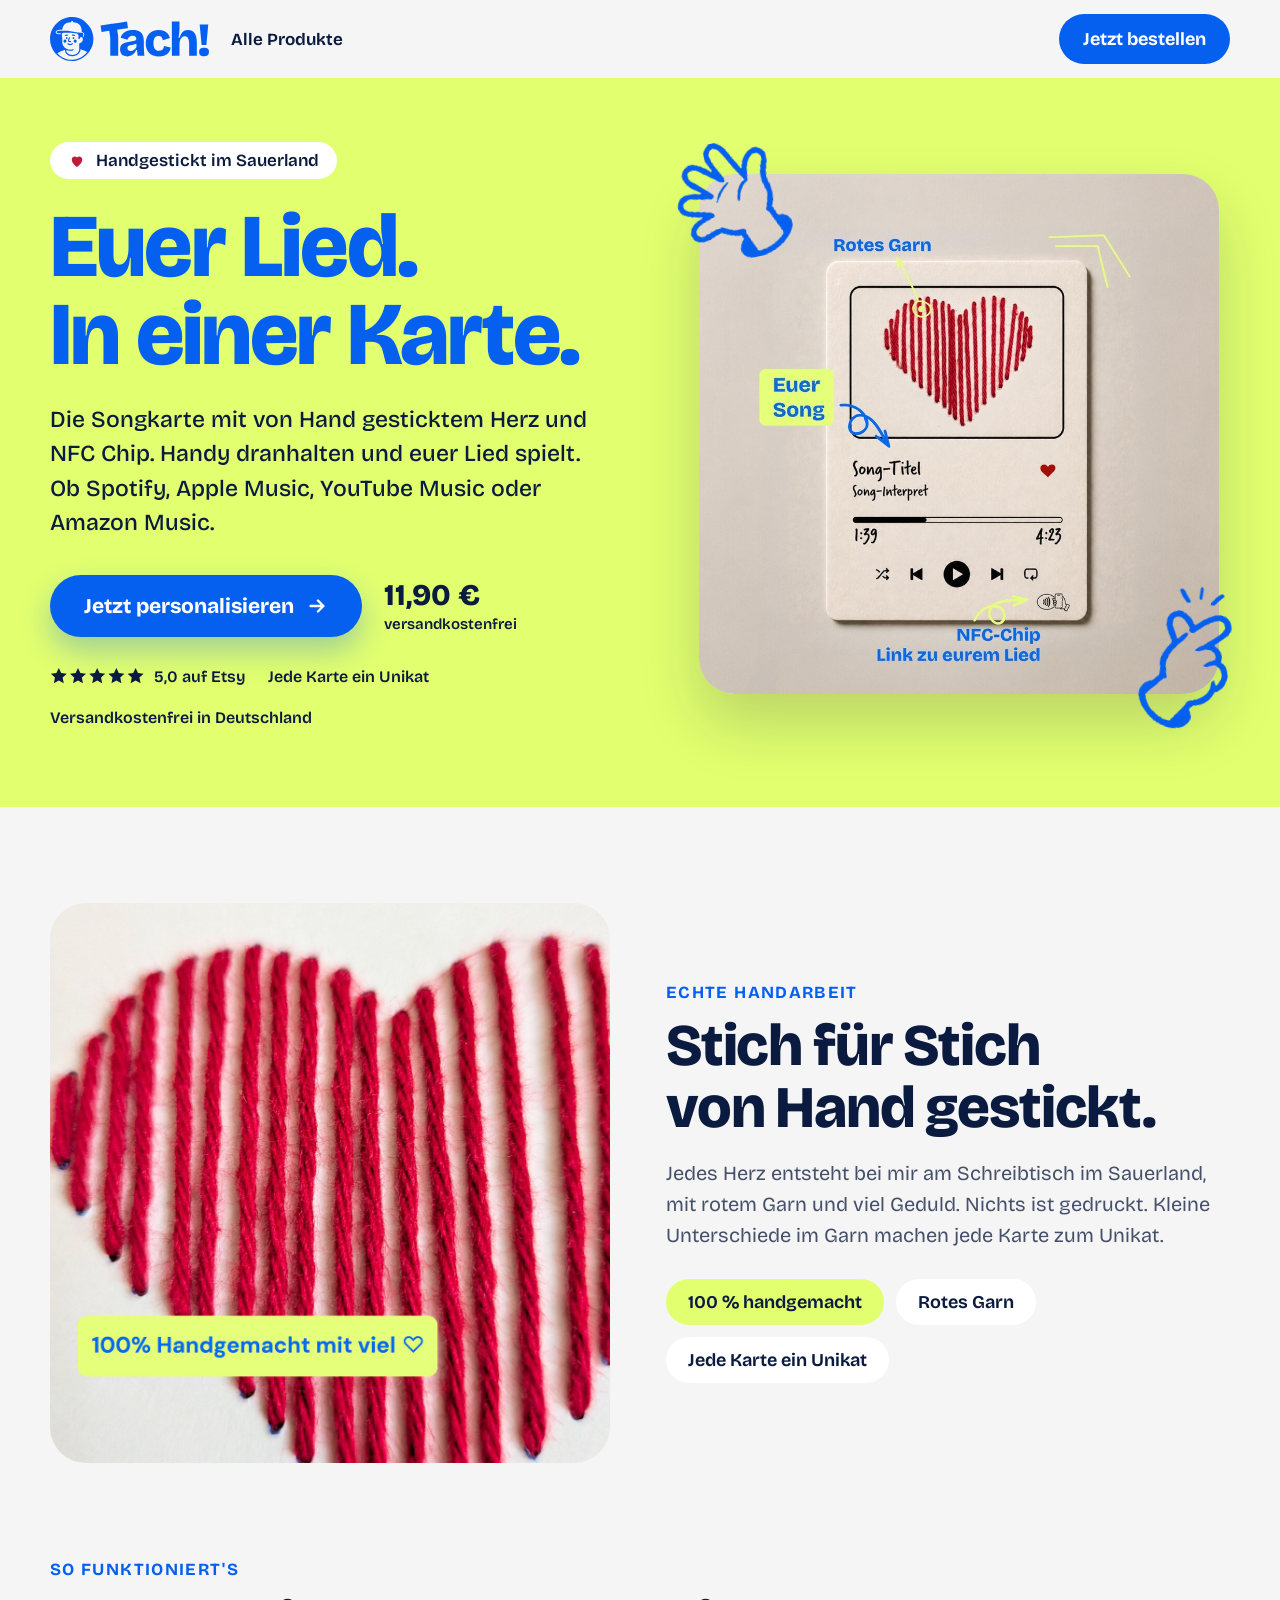
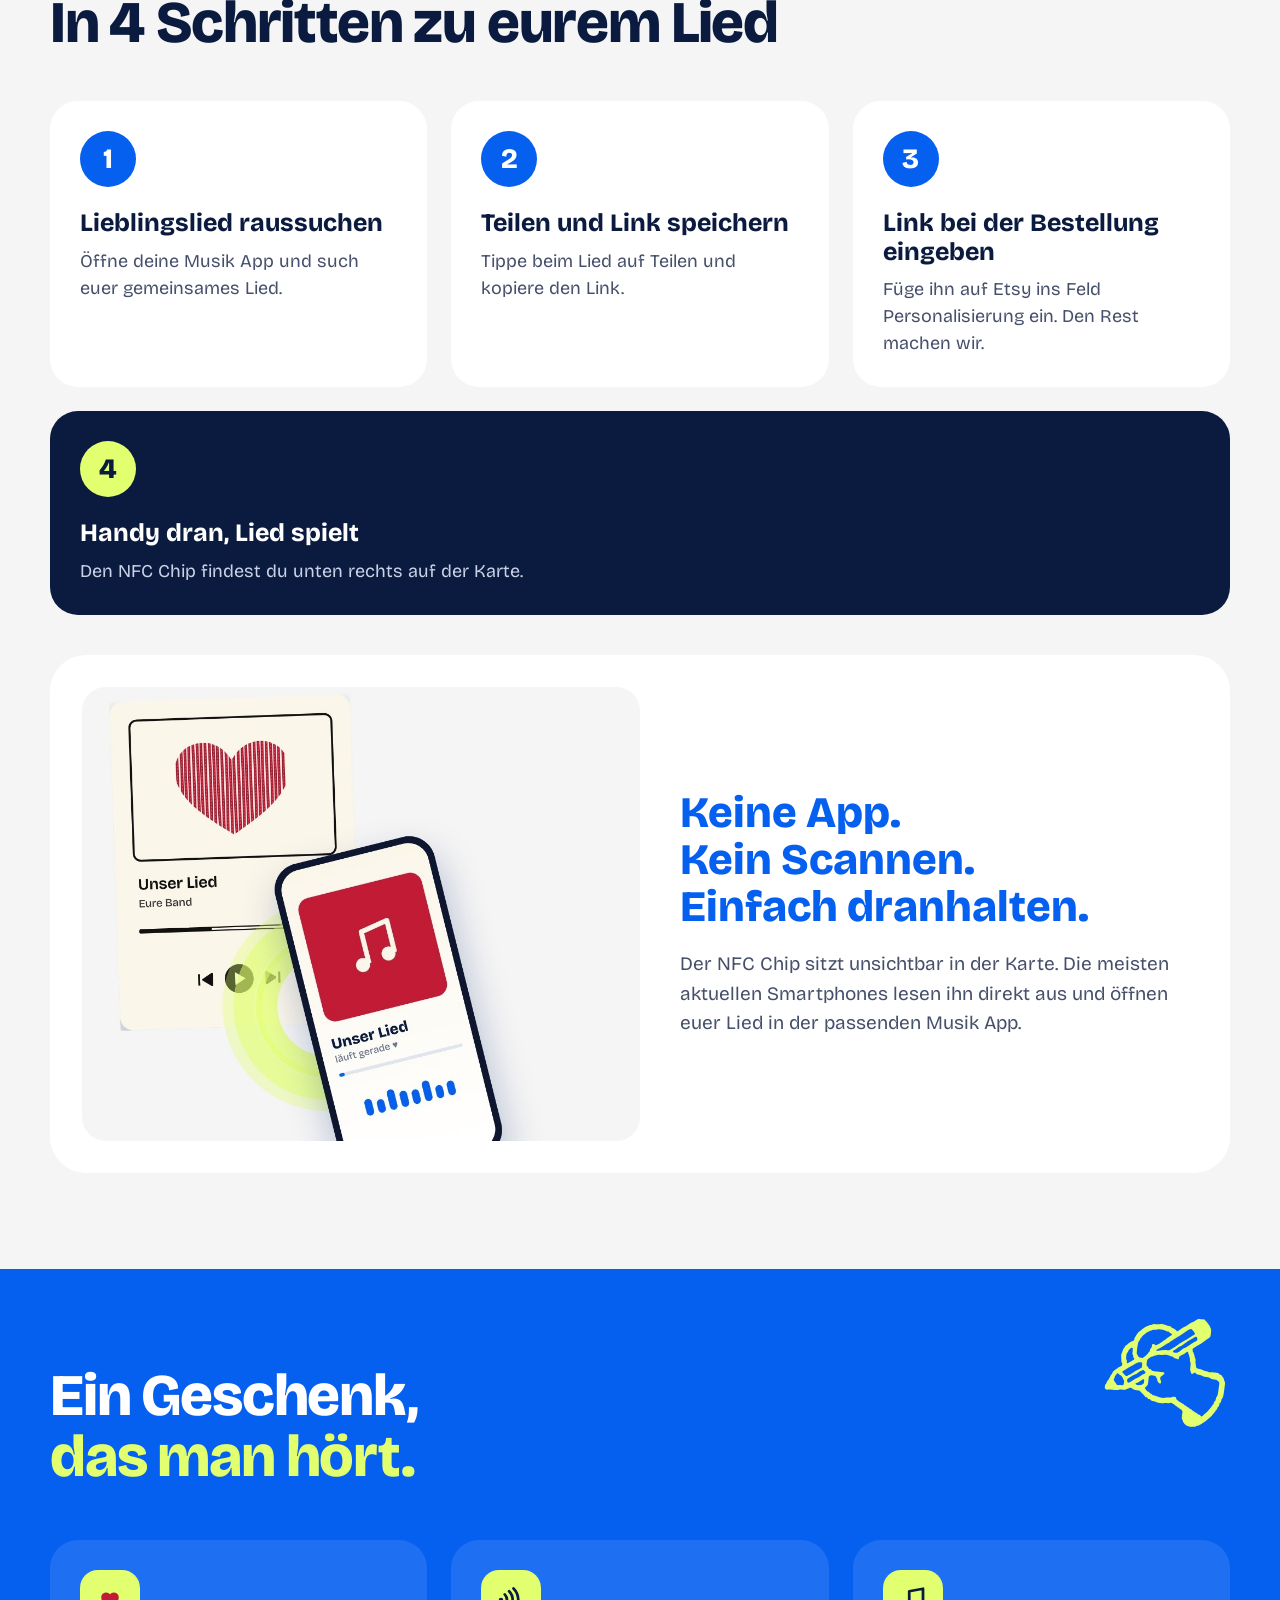
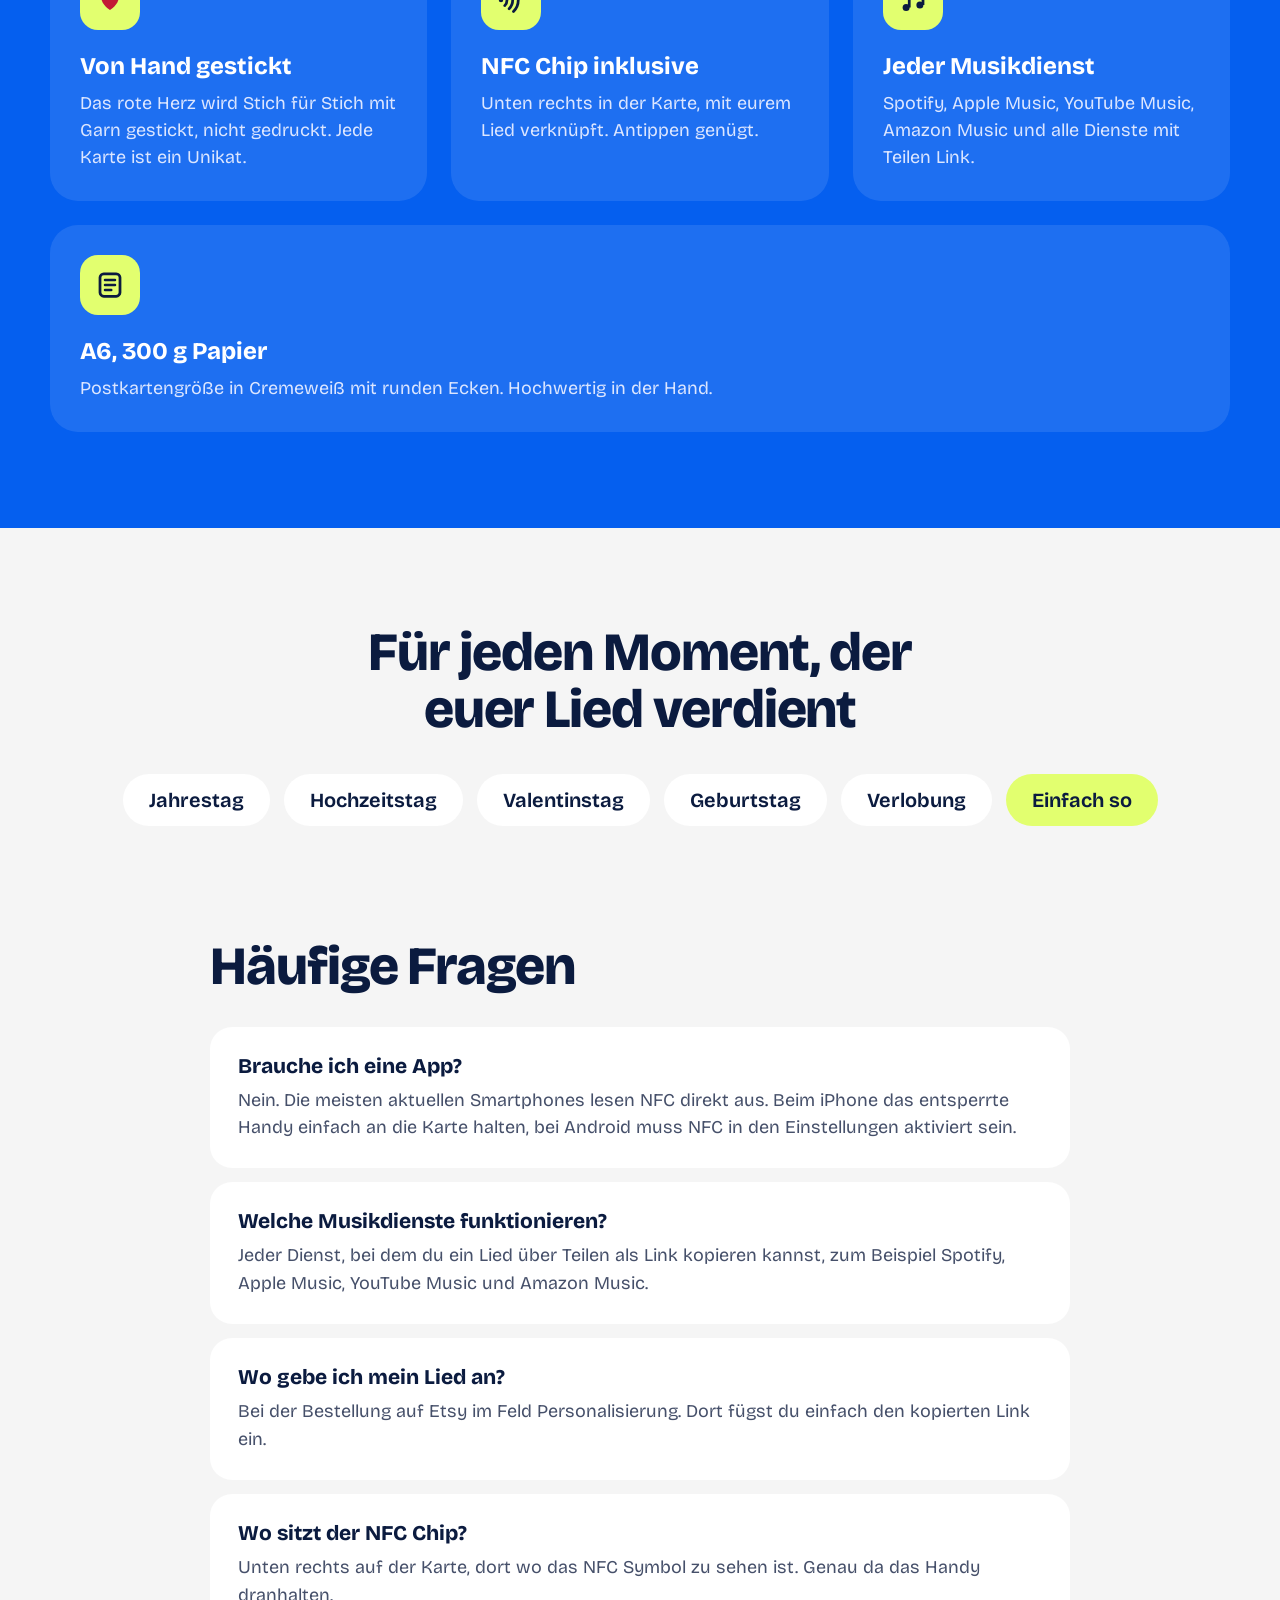
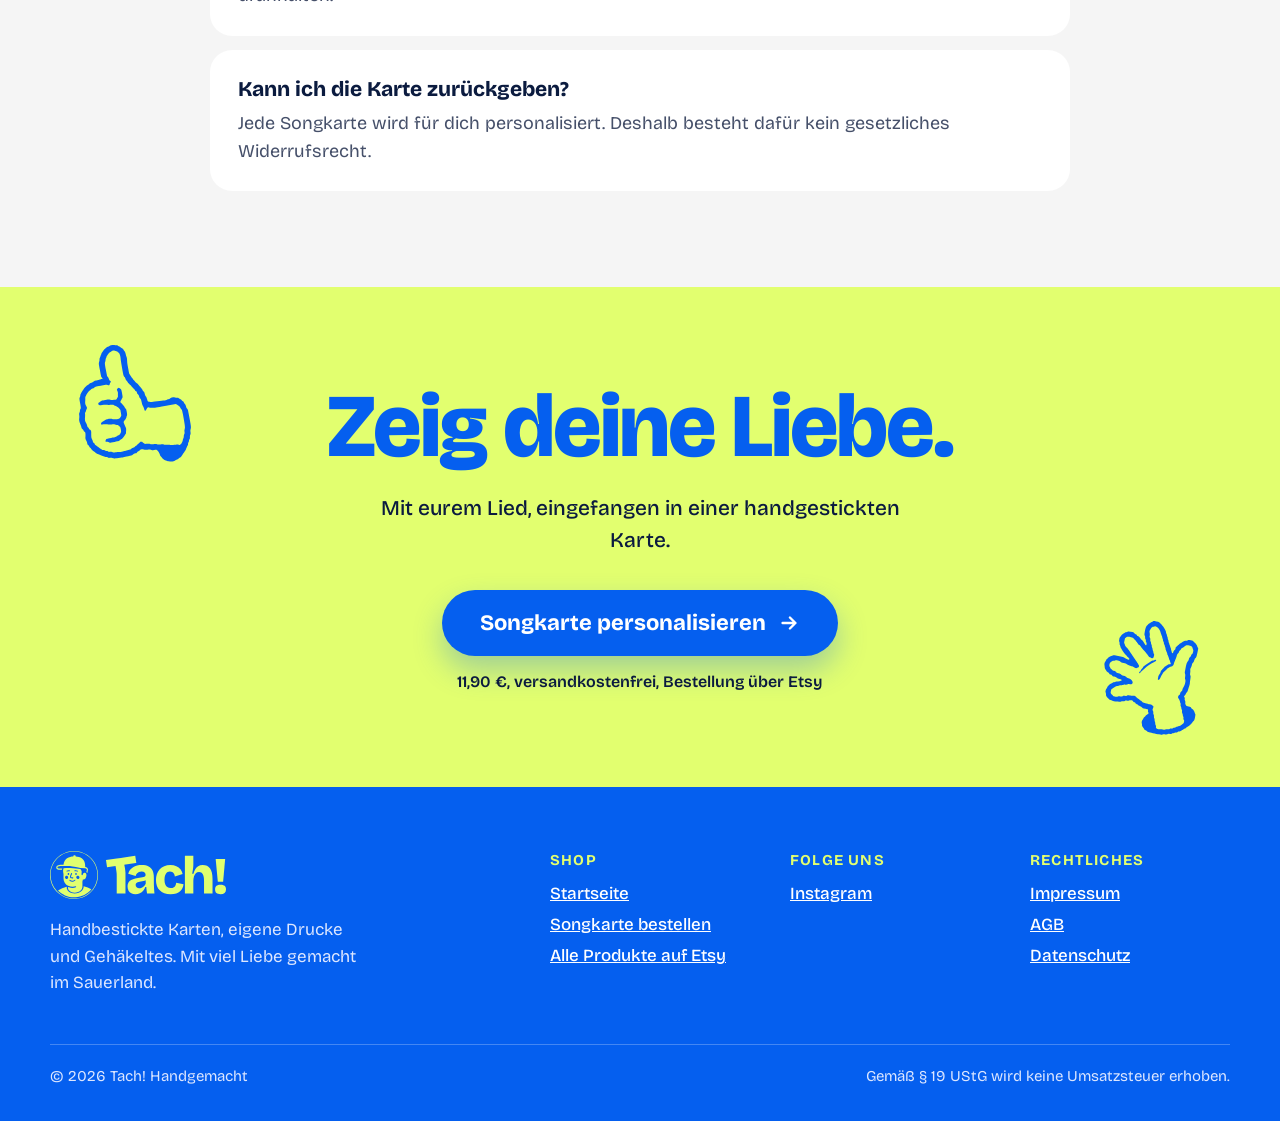
==== tach-website/songkarte.html @ 6f7fba7f "Add files via upload" ====
<!doctype html>
<html lang="de">
<head>
<meta charset="utf-8">
<meta name="viewport" content="width=device-width, initial-scale=1">
<title>Songkarte mit NFC | Tach! Handgemacht</title>
<meta property="og:title" content="Die Songkarte von Tach!">
<meta property="og:description" content="Die Songkarte von Tach!: handgestickte Karte mit NFC Chip. Handy dranhalten und euer Lied spielt. 11,90 €, versandkostenfrei.">
<meta property="og:image" content="assets/songkarte.jpg">
<meta name="description" content="Die Songkarte von Tach!: handgestickte Karte mit NFC Chip. Handy dranhalten und euer Lied spielt. 11,90 €, versandkostenfrei.">
<link rel="canonical" href="https://www.tach-handgemacht.de/songkarte.html">
<link rel="icon" type="image/svg+xml" href="assets/favicon.svg">
<style>
@font-face{font-family:"Bricolage";src:url(assets/bricolage.ttf) format("truetype");font-weight:200 800;font-display:swap}
body{margin:0;background:#F5F5F5}
a{color:#055FEF}a:hover{color:#0B1B3F}
img{max-width:100%}
@media (max-width:860px){.navlinks{display:none !important}}
@media (max-width:720px){.deco{display:none}.navbtn{padding:12px 18px !important;font-size:16px !important}}
</style>
<link rel="stylesheet" href="assets/animationen.css">
<script src="assets/animationen.js" defer></script>
</head>
<body>

<div style="font-family: Bricolage, Georgia, sans-serif; color: #0B1B3F; background: #F5F5F5; width: 100%; overflow: hidden">

<!-- NAV -->
<header style="background: #F5F5F5; padding: 14px 20px">
<div style="max-width: 1180px; margin: 0 auto; display: flex; align-items: center; justify-content: space-between; gap: 16px">
<div style="display: flex; align-items: center; gap: 22px"><a href="index.html" style="display: block"><img src="assets/logo-blue.svg" alt="Tach! Handgemacht, Startseite" style="height: 44px; width: auto; display: block"></a><a href="index.html" class="navlinks" style="color: #0B1B3F; text-decoration: none; font-weight: 650; font-size: 17px">Alle Produkte</a></div>
<a href="https://www.etsy.com/de/listing/4562958963/liebeskarte-personalisiert-handgestickt" target="_blank" rel="noopener" class="navbtn" style="background: #055FEF; color: #FFFFFF; text-decoration: none; font-weight: 700; font-size: 18px; padding: 14px 24px; border-radius: 999px; min-height: 48px; box-sizing: border-box; display: inline-flex; align-items: center">Jetzt bestellen</a>
</div>
</header>

<!-- HERO -->
<section style="background: #E2FF6F; padding: clamp(40px, 7vw, 64px) 20px clamp(56px, 8vw, 80px); position: relative">
<div style="max-width: 1180px; margin: 0 auto; display: flex; flex-wrap: wrap; align-items: center; gap: clamp(32px, 5vw, 56px)">
<div style="flex: 1 1 440px; min-width: 0">
<div style="display: inline-flex; align-items: center; gap: 10px; background: #FFFFFF; border-radius: 999px; padding: 8px 18px; font-size: 17px; font-weight: 600">
<svg width="18" height="18" viewBox="0 0 24 24" aria-hidden="true"><path d="M12 20s-7-4.4-7-10a4 4 0 0 1 7-2.6A4 4 0 0 1 19 10c0 5.6-7 10-7 10z" fill="#C21B35"></path></svg>
Handgestickt im Sauerland</div>
<h1 style="margin: 24px 0 0; font-size: clamp(48px, 7vw, 92px); line-height: 0.98; font-weight: 800; letter-spacing: -0.02em; color: #055FEF">Euer Lied.<br>In einer Karte.</h1>
<p style="margin: 24px 0 0; font-size: clamp(19px, 2vw, 23px); line-height: 1.5; font-weight: 500; max-width: 540px">Die Songkarte mit von Hand gesticktem Herz und NFC Chip. Handy dranhalten und euer Lied spielt. Ob Spotify, Apple Music, YouTube Music oder Amazon Music.</p>
<div style="margin-top: 34px; display: flex; flex-wrap: wrap; align-items: center; gap: 22px">
<a href="https://www.etsy.com/de/listing/4562958963/liebeskarte-personalisiert-handgestickt" target="_blank" rel="noopener" style="background: #055FEF; color: #FFFFFF; text-decoration: none; font-weight: 750; font-size: clamp(18px, 2.2vw, 21px); padding: 18px clamp(24px, 4vw, 34px); border-radius: 999px; display: inline-flex; align-items: center; gap: 12px; box-shadow: 0 14px 30px rgba(5, 95, 239, 0.3)">Jetzt personalisieren
<svg width="22" height="22" viewBox="0 0 24 24" aria-hidden="true"><path d="M5 12h14M13 6l6 6-6 6" fill="none" stroke="#FFFFFF" stroke-width="2.6" stroke-linecap="round" stroke-linejoin="round"></path></svg></a>
<div style="line-height: 1.25"><div style="font-size: 30px; font-weight: 800">11,90 €</div><div style="font-size: 15px; font-weight: 600">versandkostenfrei</div></div>
</div>
<div style="margin-top: 30px; display: flex; flex-wrap: wrap; gap: 22px; font-size: 16px; font-weight: 600">
<span style="display: inline-flex; align-items: center; gap: 8px"><svg width="96" height="18" viewBox="0 0 120 22" aria-label="5 von 5 Sternen"><g fill="#0B1B3F"><path d="M11 1l3 6.4 7 .8-5.2 4.8 1.4 7L11 16.6 4.8 20l1.4-7L1 8.2l7-.8z"></path><path transform="translate(24 0)" d="M11 1l3 6.4 7 .8-5.2 4.8 1.4 7L11 16.6 4.8 20l1.4-7L1 8.2l7-.8z"></path><path transform="translate(48 0)" d="M11 1l3 6.4 7 .8-5.2 4.8 1.4 7L11 16.6 4.8 20l1.4-7L1 8.2l7-.8z"></path><path transform="translate(72 0)" d="M11 1l3 6.4 7 .8-5.2 4.8 1.4 7L11 16.6 4.8 20l1.4-7L1 8.2l7-.8z"></path><path transform="translate(96 0)" d="M11 1l3 6.4 7 .8-5.2 4.8 1.4 7L11 16.6 4.8 20l1.4-7L1 8.2l7-.8z"></path></g></svg>5,0 auf Etsy</span>
<span>Jede Karte ein Unikat</span>
<span>Versandkostenfrei in Deutschland</span>
</div>
</div>
<div style="flex: 1 1 400px; min-width: 0; position: relative; display: flex; justify-content: center">
<img src="assets/songkarte.jpg" alt="Songkarte mit handgesticktem rotem Herz, Songtitel, Player und NFC Symbol unten rechts" style="width: 100%; max-width: 520px; aspect-ratio: 1 / 1; object-fit: cover; border-radius: 36px; display: block; box-shadow: 0 30px 60px rgba(11, 27, 63, 0.18)">
<img class="deco" src="assets/hand-e65-blue.svg" alt="" style="position: absolute; width: 120px; left: -10px; top: -40px; transform: rotate(-12deg)">
<img class="deco" src="assets/hand-e49-blue.svg" alt="" style="position: absolute; width: 96px; right: 0px; bottom: -40px; transform: rotate(10deg)">
</div>
</div>
</section>

<!-- HANDMADE -->
<section style="padding: clamp(56px, 9vw, 96px) 20px 0">
<div style="max-width: 1180px; margin: 0 auto; display: flex; flex-wrap: wrap; align-items: center; gap: clamp(32px, 5vw, 56px)">
<img src="assets/garn.jpg" alt="Nahaufnahme des gestickten Herzens aus rotem Garn, mit dem Hinweis 100 Prozent handgemacht mit viel Liebe" style="flex: 1 1 380px; min-width: 0; width: 100%; max-width: 560px; aspect-ratio: 1 / 1; object-fit: cover; border-radius: 36px; display: block">
<div style="flex: 1 1 380px; min-width: 0">
<div style="font-size: 17px; font-weight: 700; color: #055FEF; text-transform: uppercase; letter-spacing: 0.08em">Echte Handarbeit</div>
<h2 style="margin: 12px 0 0; font-size: clamp(36px, 4.6vw, 60px); line-height: 1.04; font-weight: 800; letter-spacing: -0.02em">Stich für Stich<br>von Hand gestickt.</h2>
<p style="margin: 20px 0 0; font-size: 20px; line-height: 1.55; color: #46506A">Jedes Herz entsteht bei mir am Schreibtisch im Sauerland, mit rotem Garn und viel Geduld. Nichts ist gedruckt. Kleine Unterschiede im Garn machen jede Karte zum Unikat.</p>
<div style="margin-top: 28px; display: flex; flex-wrap: wrap; gap: 12px">
<span style="background: #E2FF6F; border-radius: 999px; padding: 12px 22px; font-size: 18px; font-weight: 650">100 % handgemacht</span>
<span style="background: #FFFFFF; border-radius: 999px; padding: 12px 22px; font-size: 18px; font-weight: 650">Rotes Garn</span>
<span style="background: #FFFFFF; border-radius: 999px; padding: 12px 22px; font-size: 18px; font-weight: 650">Jede Karte ein Unikat</span>
</div>
</div>
</div>
</section>

<!-- HOW IT WORKS -->
<section style="padding: clamp(56px, 9vw, 96px) 20px">
<div style="max-width: 1180px; margin: 0 auto">
<div style="font-size: 17px; font-weight: 700; color: #055FEF; text-transform: uppercase; letter-spacing: 0.08em">So funktioniert's</div>
<h2 style="margin: 12px 0 0; font-size: clamp(36px, 4.6vw, 60px); line-height: 1.04; font-weight: 800; letter-spacing: -0.02em">In 4 Schritten zu eurem Lied</h2>
<div style="margin-top: 48px; display: flex; flex-wrap: wrap; gap: 24px">
<div style="flex: 1 1 240px; background: #FFFFFF; border-radius: 28px; padding: 30px">
<div style="width: 56px; height: 56px; border-radius: 50%; background: #055FEF; color: #FFFFFF; font-size: 28px; font-weight: 800; display: flex; align-items: center; justify-content: center">1</div>
<h3 style="margin: 22px 0 0; font-size: 25px; line-height: 1.15; font-weight: 750">Lieblingslied raussuchen</h3>
<p style="margin: 10px 0 0; font-size: 18px; line-height: 1.5; color: #46506A">Öffne deine Musik App und such euer gemeinsames Lied.</p>
</div>
<div style="flex: 1 1 240px; background: #FFFFFF; border-radius: 28px; padding: 30px">
<div style="width: 56px; height: 56px; border-radius: 50%; background: #055FEF; color: #FFFFFF; font-size: 28px; font-weight: 800; display: flex; align-items: center; justify-content: center">2</div>
<h3 style="margin: 22px 0 0; font-size: 25px; line-height: 1.15; font-weight: 750">Teilen und Link speichern</h3>
<p style="margin: 10px 0 0; font-size: 18px; line-height: 1.5; color: #46506A">Tippe beim Lied auf Teilen und kopiere den Link.</p>
</div>
<div style="flex: 1 1 240px; background: #FFFFFF; border-radius: 28px; padding: 30px">
<div style="width: 56px; height: 56px; border-radius: 50%; background: #055FEF; color: #FFFFFF; font-size: 28px; font-weight: 800; display: flex; align-items: center; justify-content: center">3</div>
<h3 style="margin: 22px 0 0; font-size: 25px; line-height: 1.15; font-weight: 750">Link bei der Bestellung eingeben</h3>
<p style="margin: 10px 0 0; font-size: 18px; line-height: 1.5; color: #46506A">Füge ihn auf Etsy ins Feld Personalisierung ein. Den Rest machen wir.</p>
</div>
<div style="flex: 1 1 240px; background: #0B1B3F; color: #FFFFFF; border-radius: 28px; padding: 30px">
<div style="width: 56px; height: 56px; border-radius: 50%; background: #E2FF6F; color: #0B1B3F; font-size: 28px; font-weight: 800; display: flex; align-items: center; justify-content: center">4</div>
<h3 style="margin: 22px 0 0; font-size: 25px; line-height: 1.15; font-weight: 750">Handy dran, Lied spielt</h3>
<p style="margin: 10px 0 0; font-size: 18px; line-height: 1.5; color: #C9D2E6">Den NFC Chip findest du unten rechts auf der Karte.</p>
</div>
</div>
<div style="margin-top: 40px; display: flex; flex-wrap: wrap; align-items: center; gap: clamp(24px, 4vw, 40px); background: #FFFFFF; border-radius: 36px; padding: clamp(18px, 3vw, 32px)">
<img src="assets/nfc-tap.jpg" alt="Ein Handy wird unten rechts an die Songkarte gehalten und spielt das Lied ab" style="flex: 1 1 360px; min-width: 0; width: 100%; max-width: 560px; border-radius: 24px; display: block">
<div style="flex: 1 1 320px; min-width: 0">
<h3 style="margin: 0; font-size: clamp(30px, 3.4vw, 44px); line-height: 1.08; font-weight: 800; color: #055FEF">Keine App.<br>Kein Scannen.<br>Einfach dranhalten.</h3>
<p style="margin: 18px 0 0; font-size: 19px; line-height: 1.55; color: #46506A">Der NFC Chip sitzt unsichtbar in der Karte. Die meisten aktuellen Smartphones lesen ihn direkt aus und öffnen euer Lied in der passenden Musik App.</p>
</div>
</div>
</div>
</section>

<!-- FEATURES -->
<section style="background: #055FEF; color: #FFFFFF; padding: clamp(56px, 9vw, 96px) 20px; position: relative">
<img class="deco" src="assets/hand-e63-lime.svg" alt="" style="position: absolute; width: 130px; right: 4%; top: 40px; transform: rotate(8deg)">
<div style="max-width: 1180px; margin: 0 auto">
<h2 style="margin: 0; font-size: clamp(36px, 4.6vw, 60px); line-height: 1.04; font-weight: 800; letter-spacing: -0.02em">Ein Geschenk,<br><span style="color: #E2FF6F">das man hört.</span></h2>
<div style="margin-top: 52px; display: flex; flex-wrap: wrap; gap: 24px">
<div style="flex: 1 1 250px; background: rgba(255, 255, 255, 0.1); border-radius: 28px; padding: 30px">
<div style="width: 60px; height: 60px; border-radius: 18px; background: #E2FF6F; display: flex; align-items: center; justify-content: center"><svg width="30" height="30" viewBox="0 0 24 24" aria-hidden="true"><path d="M12 20s-7-4.4-7-10a4 4 0 0 1 7-2.6A4 4 0 0 1 19 10c0 5.6-7 10-7 10z" fill="#C21B35"></path></svg></div>
<h3 style="margin: 22px 0 0; font-size: 24px; font-weight: 750">Von Hand gestickt</h3>
<p style="margin: 10px 0 0; font-size: 18px; line-height: 1.5; color: #DCE6FF">Das rote Herz wird Stich für Stich mit Garn gestickt, nicht gedruckt. Jede Karte ist ein Unikat.</p>
</div>
<div style="flex: 1 1 250px; background: rgba(255, 255, 255, 0.1); border-radius: 28px; padding: 30px">
<div style="width: 60px; height: 60px; border-radius: 18px; background: #E2FF6F; display: flex; align-items: center; justify-content: center"><svg width="30" height="30" viewBox="0 0 24 24" aria-hidden="true"><path d="M7 7.5a6.5 6.5 0 0 1 0 9M10.5 5a10 10 0 0 1 0 14M14 2.8a13 13 0 0 1 0 18.4" fill="none" stroke="#0B1B3F" stroke-width="2.2" stroke-linecap="round"></path><circle cx="4" cy="12" r="1.8" fill="#0B1B3F"></circle></svg></div>
<h3 style="margin: 22px 0 0; font-size: 24px; font-weight: 750">NFC Chip inklusive</h3>
<p style="margin: 10px 0 0; font-size: 18px; line-height: 1.5; color: #DCE6FF">Unten rechts in der Karte, mit eurem Lied verknüpft. Antippen genügt.</p>
</div>
<div style="flex: 1 1 250px; background: rgba(255, 255, 255, 0.1); border-radius: 28px; padding: 30px">
<div style="width: 60px; height: 60px; border-radius: 18px; background: #E2FF6F; display: flex; align-items: center; justify-content: center"><svg width="30" height="30" viewBox="0 0 24 24" aria-hidden="true"><path d="M9 18V5l11-2v13" fill="none" stroke="#0B1B3F" stroke-width="2.2" stroke-linejoin="round"></path><circle cx="6.5" cy="18" r="2.8" fill="#0B1B3F"></circle><circle cx="17.5" cy="16" r="2.8" fill="#0B1B3F"></circle></svg></div>
<h3 style="margin: 22px 0 0; font-size: 24px; font-weight: 750">Jeder Musikdienst</h3>
<p style="margin: 10px 0 0; font-size: 18px; line-height: 1.5; color: #DCE6FF">Spotify, Apple Music, YouTube Music, Amazon Music und alle Dienste mit Teilen Link.</p>
</div>
<div style="flex: 1 1 250px; background: rgba(255, 255, 255, 0.1); border-radius: 28px; padding: 30px">
<div style="width: 60px; height: 60px; border-radius: 18px; background: #E2FF6F; display: flex; align-items: center; justify-content: center"><svg width="30" height="30" viewBox="0 0 24 24" aria-hidden="true"><rect x="4" y="3" width="16" height="18" rx="3" fill="none" stroke="#0B1B3F" stroke-width="2.2"></rect><path d="M8 8h8M8 12h8M8 16h5" stroke="#0B1B3F" stroke-width="2" stroke-linecap="round"></path></svg></div>
<h3 style="margin: 22px 0 0; font-size: 24px; font-weight: 750">A6, 300 g Papier</h3>
<p style="margin: 10px 0 0; font-size: 18px; line-height: 1.5; color: #DCE6FF">Postkartengröße in Cremeweiß mit runden Ecken. Hochwertig in der Hand.</p>
</div>
</div>
</div>
</section>

<!-- OCCASIONS -->
<section style="padding: clamp(56px, 9vw, 96px) 20px 40px">
<div style="max-width: 1180px; margin: 0 auto; text-align: center">
<h2 style="margin: 0; font-size: clamp(34px, 4.2vw, 54px); line-height: 1.06; font-weight: 800; letter-spacing: -0.02em">Für jeden Moment, der<br>euer Lied verdient</h2>
<div style="margin-top: 36px; display: flex; flex-wrap: wrap; justify-content: center; gap: 14px">
<span style="background: #FFFFFF; border-radius: 999px; padding: 14px 26px; font-size: 20px; font-weight: 650">Jahrestag</span>
<span style="background: #FFFFFF; border-radius: 999px; padding: 14px 26px; font-size: 20px; font-weight: 650">Hochzeitstag</span>
<span style="background: #FFFFFF; border-radius: 999px; padding: 14px 26px; font-size: 20px; font-weight: 650">Valentinstag</span>
<span style="background: #FFFFFF; border-radius: 999px; padding: 14px 26px; font-size: 20px; font-weight: 650">Geburtstag</span>
<span style="background: #FFFFFF; border-radius: 999px; padding: 14px 26px; font-size: 20px; font-weight: 650">Verlobung</span>
<span style="background: #E2FF6F; border-radius: 999px; padding: 14px 26px; font-size: 20px; font-weight: 650">Einfach so</span>
</div>
</div>
</section>

<!-- FAQ -->
<section style="padding: clamp(40px, 7vw, 72px) 20px clamp(56px, 9vw, 96px)">
<div style="max-width: 860px; margin: 0 auto">
<h2 style="margin: 0; font-size: clamp(34px, 4.2vw, 54px); line-height: 1.06; font-weight: 800; letter-spacing: -0.02em">Häufige Fragen</h2>
<div style="margin-top: 32px; display: flex; flex-direction: column; gap: 14px">
<div style="background: #FFFFFF; border-radius: 22px; padding: 26px 28px">
<h3 style="margin: 0; font-size: 21px; font-weight: 750">Brauche ich eine App?</h3>
<p style="margin: 8px 0 0; font-size: 18px; line-height: 1.55; color: #46506A">Nein. Die meisten aktuellen Smartphones lesen NFC direkt aus. Beim iPhone das entsperrte Handy einfach an die Karte halten, bei Android muss NFC in den Einstellungen aktiviert sein.</p>
</div>
<div style="background: #FFFFFF; border-radius: 22px; padding: 26px 28px">
<h3 style="margin: 0; font-size: 21px; font-weight: 750">Welche Musikdienste funktionieren?</h3>
<p style="margin: 8px 0 0; font-size: 18px; line-height: 1.55; color: #46506A">Jeder Dienst, bei dem du ein Lied über Teilen als Link kopieren kannst, zum Beispiel Spotify, Apple Music, YouTube Music und Amazon Music.</p>
</div>
<div style="background: #FFFFFF; border-radius: 22px; padding: 26px 28px">
<h3 style="margin: 0; font-size: 21px; font-weight: 750">Wo gebe ich mein Lied an?</h3>
<p style="margin: 8px 0 0; font-size: 18px; line-height: 1.55; color: #46506A">Bei der Bestellung auf Etsy im Feld Personalisierung. Dort fügst du einfach den kopierten Link ein.</p>
</div>
<div style="background: #FFFFFF; border-radius: 22px; padding: 26px 28px">
<h3 style="margin: 0; font-size: 21px; font-weight: 750">Wo sitzt der NFC Chip?</h3>
<p style="margin: 8px 0 0; font-size: 18px; line-height: 1.55; color: #46506A">Unten rechts auf der Karte, dort wo das NFC Symbol zu sehen ist. Genau da das Handy dranhalten.</p>
</div>
<div style="background: #FFFFFF; border-radius: 22px; padding: 26px 28px">
<h3 style="margin: 0; font-size: 21px; font-weight: 750">Kann ich die Karte zurückgeben?</h3>
<p style="margin: 8px 0 0; font-size: 18px; line-height: 1.55; color: #46506A">Jede Songkarte wird für dich personalisiert. Deshalb besteht dafür kein gesetzliches Widerrufsrecht.</p>
</div>
</div>
</div>
</section>

<!-- FINAL CTA -->
<section style="background: #E2FF6F; padding: clamp(56px, 9vw, 96px) 20px; position: relative; text-align: center">
<img class="deco" src="assets/hand-e47-blue.svg" alt="" style="position: absolute; width: 120px; left: 6%; top: 50px; transform: rotate(-10deg)">
<img class="deco" src="assets/hand-e65-blue.svg" alt="" style="position: absolute; width: 110px; right: 6%; bottom: 50px; transform: rotate(12deg)">
<div style="max-width: 760px; margin: 0 auto; position: relative">
<h2 style="margin: 0; font-size: clamp(48px, 7vw, 96px); line-height: 0.98; font-weight: 800; letter-spacing: -0.02em; color: #055FEF">Zeig deine Liebe.</h2>
<p style="margin: 22px auto 0; font-size: 21px; line-height: 1.5; font-weight: 500; max-width: 560px">Mit eurem Lied, eingefangen in einer handgestickten Karte.</p>
<a href="https://www.etsy.com/de/listing/4562958963/liebeskarte-personalisiert-handgestickt" target="_blank" rel="noopener" style="margin-top: 34px; background: #055FEF; color: #FFFFFF; text-decoration: none; font-weight: 750; font-size: clamp(18px, 2.4vw, 22px); padding: 20px clamp(24px, 4vw, 38px); border-radius: 999px; display: inline-flex; align-items: center; gap: 12px; box-shadow: 0 14px 30px rgba(5, 95, 239, 0.3)">Songkarte personalisieren
<svg width="22" height="22" viewBox="0 0 24 24" aria-hidden="true"><path d="M5 12h14M13 6l6 6-6 6" fill="none" stroke="#FFFFFF" stroke-width="2.6" stroke-linecap="round" stroke-linejoin="round"></path></svg></a>
<div style="margin-top: 16px; font-size: 16px; font-weight: 600">11,90 €, versandkostenfrei, Bestellung über Etsy</div>
</div>
</section>

<!-- FOOTER -->
<footer style="background: #055FEF; color: #FFFFFF; padding: clamp(44px, 7vw, 64px) 20px 36px">
<div style="max-width: 1180px; margin: 0 auto">
<div style="display: flex; flex-wrap: wrap; justify-content: space-between; gap: 40px">
<div style="flex: 1 1 280px; min-width: 0">
<img src="assets/logo-lime.svg" alt="Tach! Handgemacht" style="height: 48px; width: auto; display: block">
<p style="margin: 18px 0 0; font-size: 17px; line-height: 1.55; color: #DCE6FF; max-width: 320px">Handbestickte Karten, eigene Drucke und Gehäkeltes. Mit viel Liebe gemacht im Sauerland.</p>
</div>
<div style="flex: 0 1 200px">
<div style="font-size: 15px; font-weight: 700; text-transform: uppercase; letter-spacing: 0.08em; color: #E2FF6F">Shop</div>
<div style="margin-top: 14px; display: flex; flex-direction: column; gap: 10px; font-size: 17px; font-weight: 500">
<a href="index.html" style="color: #FFFFFF">Startseite</a>
<a href="https://www.etsy.com/de/listing/4562958963/liebeskarte-personalisiert-handgestickt" target="_blank" rel="noopener" style="color: #FFFFFF">Songkarte bestellen</a>
<a href="https://tachhandgemacht.etsy.com" target="_blank" rel="noopener" style="color: #FFFFFF">Alle Produkte auf Etsy</a>
</div>
</div>
<div style="flex: 0 1 200px">
<div style="font-size: 15px; font-weight: 700; text-transform: uppercase; letter-spacing: 0.08em; color: #E2FF6F">Folge uns</div>
<div style="margin-top: 14px; display: flex; flex-direction: column; gap: 10px; font-size: 17px; font-weight: 500">
<a href="https://www.instagram.com/tach_handgemacht" target="_blank" rel="noopener" style="color: #FFFFFF">Instagram</a>
</div>
</div>
<div style="flex: 0 1 200px">
<div style="font-size: 15px; font-weight: 700; text-transform: uppercase; letter-spacing: 0.08em; color: #E2FF6F">Rechtliches</div>
<div style="margin-top: 14px; display: flex; flex-direction: column; gap: 10px; font-size: 17px; font-weight: 500">
<a href="impressum.html" style="color: #FFFFFF">Impressum</a>
<a href="agb.html" style="color: #FFFFFF">AGB</a>
<a href="datenschutz.html" style="color: #FFFFFF">Datenschutz</a>
</div>
</div>
</div>
<div style="margin-top: 48px; padding-top: 22px; border-top: 1px solid rgba(255, 255, 255, 0.25); display: flex; flex-wrap: wrap; justify-content: space-between; gap: 12px; font-size: 15px; color: #DCE6FF">
<span>© 2026 Tach! Handgemacht</span>
<span>Gemäß § 19 UStG wird keine Umsatzsteuer erhoben.</span>
</div>
</div>
</footer>

</div>
</body>
</html>
---- tach-website/assets/animationen.css ----
/* Tach! Songkarte: Animationen
   Alle Animationen nutzen nur transform und opacity und werden bei
   "Bewegung reduzieren" im Betriebssystem automatisch abgeschaltet. */

:root{
  --ease-out: cubic-bezier(.23, 1, .32, 1);
  --ease-spring: cubic-bezier(.34, 1.56, .64, 1);
}

/* Inhalte nur verstecken, wenn JavaScript läuft (sonst bleibt alles sichtbar) */
.js .rv{opacity:0;transform:translateY(22px);transition:opacity .7s var(--ease-out),transform .7s var(--ease-out);transition-delay:var(--d,0ms)}
.js .rv.pop{transform:translateY(14px) scale(.94)}
.js .rv.in{opacity:1;transform:none}

/* Hero beim Laden */
.js .hero-in{opacity:0;transform:translateY(18px);animation:heroIn .8s var(--ease-out) forwards;animation-delay:var(--d,0ms)}
.js .hero-img{opacity:0;transform:scale(.94) rotate(-2deg);animation:heroImg 1s var(--ease-out) .25s forwards}
@keyframes heroIn{to{opacity:1;transform:none}}
@keyframes heroImg{to{opacity:1;transform:none}}

/* Dekorative Hände wackeln leicht */
.deco{animation:wiggle 4.5s ease-in-out infinite;transform-origin:50% 70%}
.deco:nth-of-type(2n){animation-duration:5.2s;animation-delay:-1.3s}
@keyframes wiggle{0%,100%{rotate:-4deg;translate:0 0}50%{rotate:5deg;translate:0 -6px}}

/* Herz im Label schlägt */
.beat{animation:beat 1.6s ease-in-out infinite;transform-origin:center}
@keyframes beat{0%,60%,100%{transform:scale(1)}15%{transform:scale(1.22)}30%{transform:scale(.96)}45%{transform:scale(1.12)}}

/* Buttons und Links */
.btn{transition:transform .25s var(--ease-out),box-shadow .25s var(--ease-out)}
.btn svg{transition:transform .25s var(--ease-out)}
.btn:active{transform:scale(.97)}
@media (hover:hover){
  .btn:hover{transform:translateY(-2px);box-shadow:0 18px 36px rgba(5,95,239,.35)}
  .btn:hover svg{transform:translateX(4px)}
  .lift{transition:opacity .7s var(--ease-out),transform .7s var(--ease-out),translate .35s var(--ease-out),box-shadow .35s var(--ease-out)}
  .lift:hover{translate:0 -4px;box-shadow:0 18px 40px rgba(11,27,63,.10)}
  .chip{transition:opacity .7s var(--ease-out),transform .7s var(--ease-out),translate .25s var(--ease-spring),rotate .25s var(--ease-spring)}
  .chip:hover{translate:0 -2px;rotate:-1.5deg}
}

@media (prefers-reduced-motion:reduce){
  .js .rv,.js .hero-in,.js .hero-img{opacity:1!important;transform:none!important;animation:none!important;transition:none!important}
  .deco,.beat{animation:none!important}
  .btn,.lift,.chip,.btn svg{transition:none!important}
}
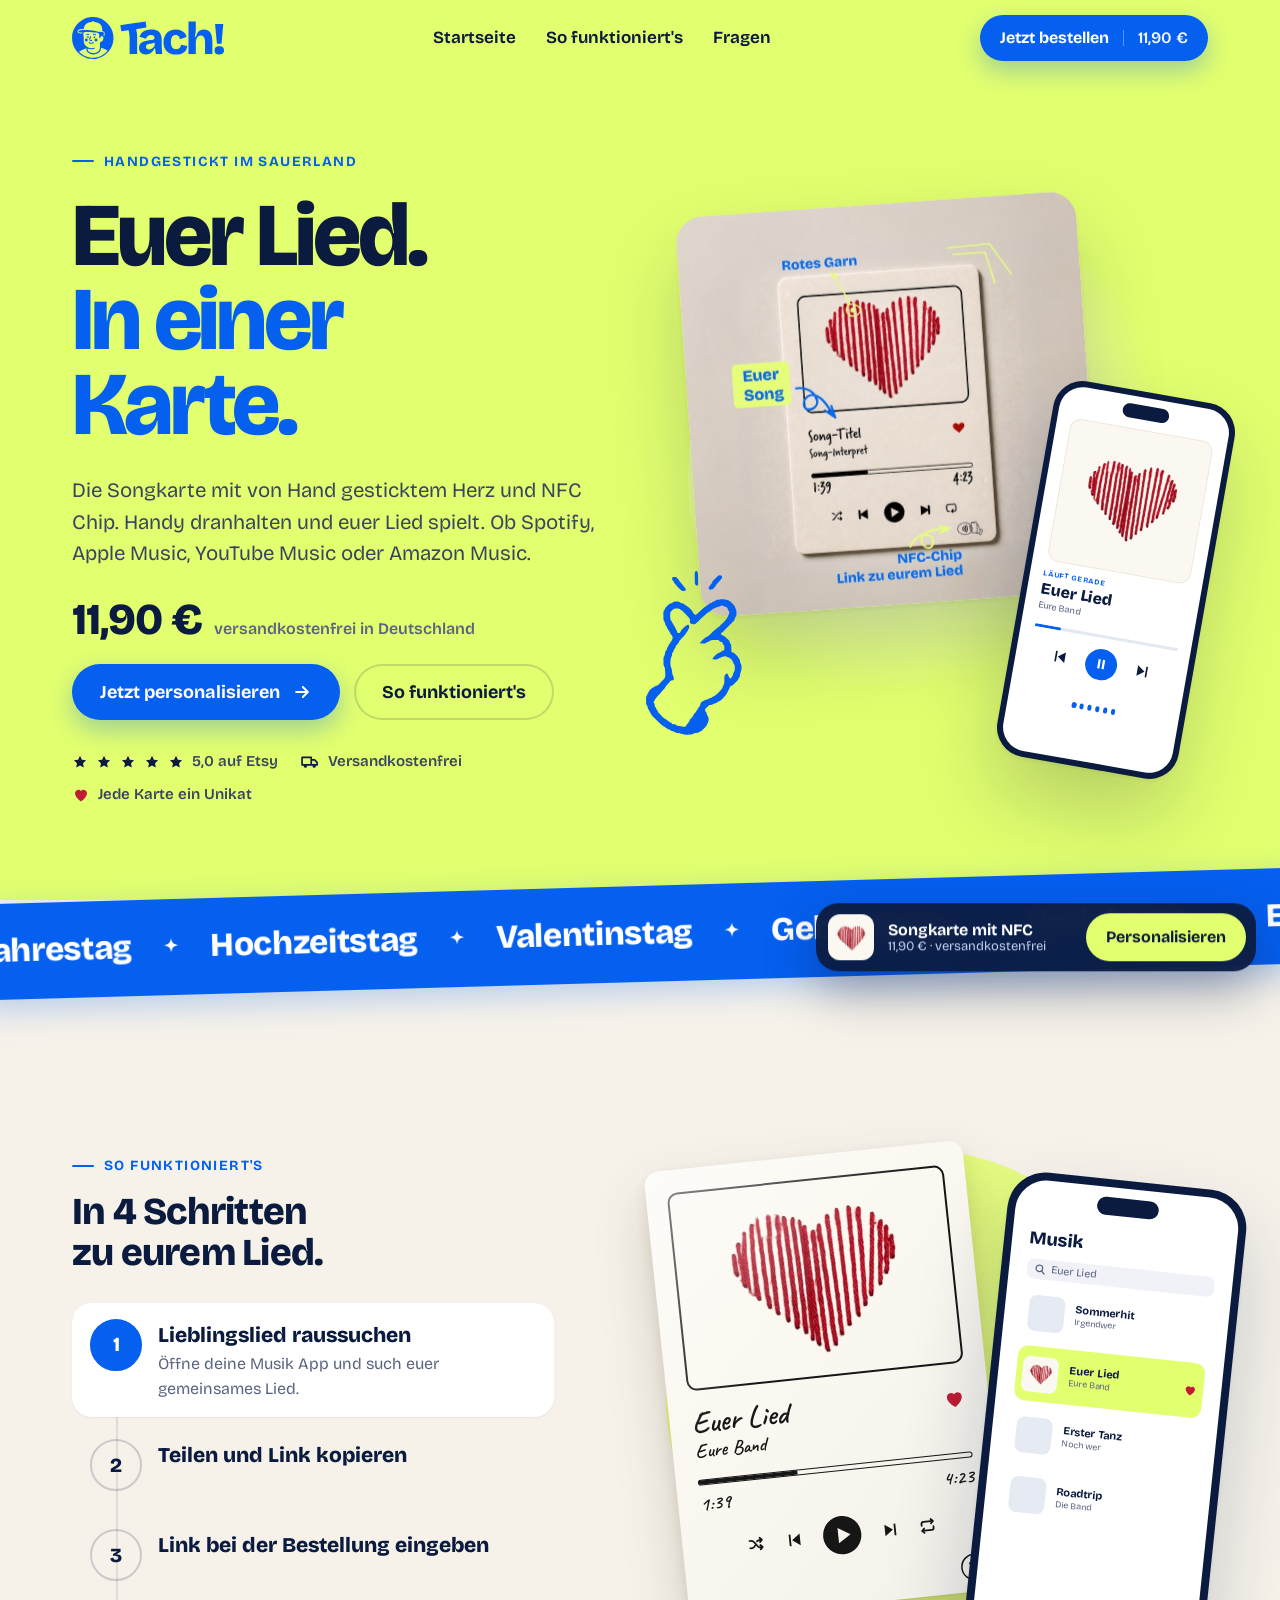
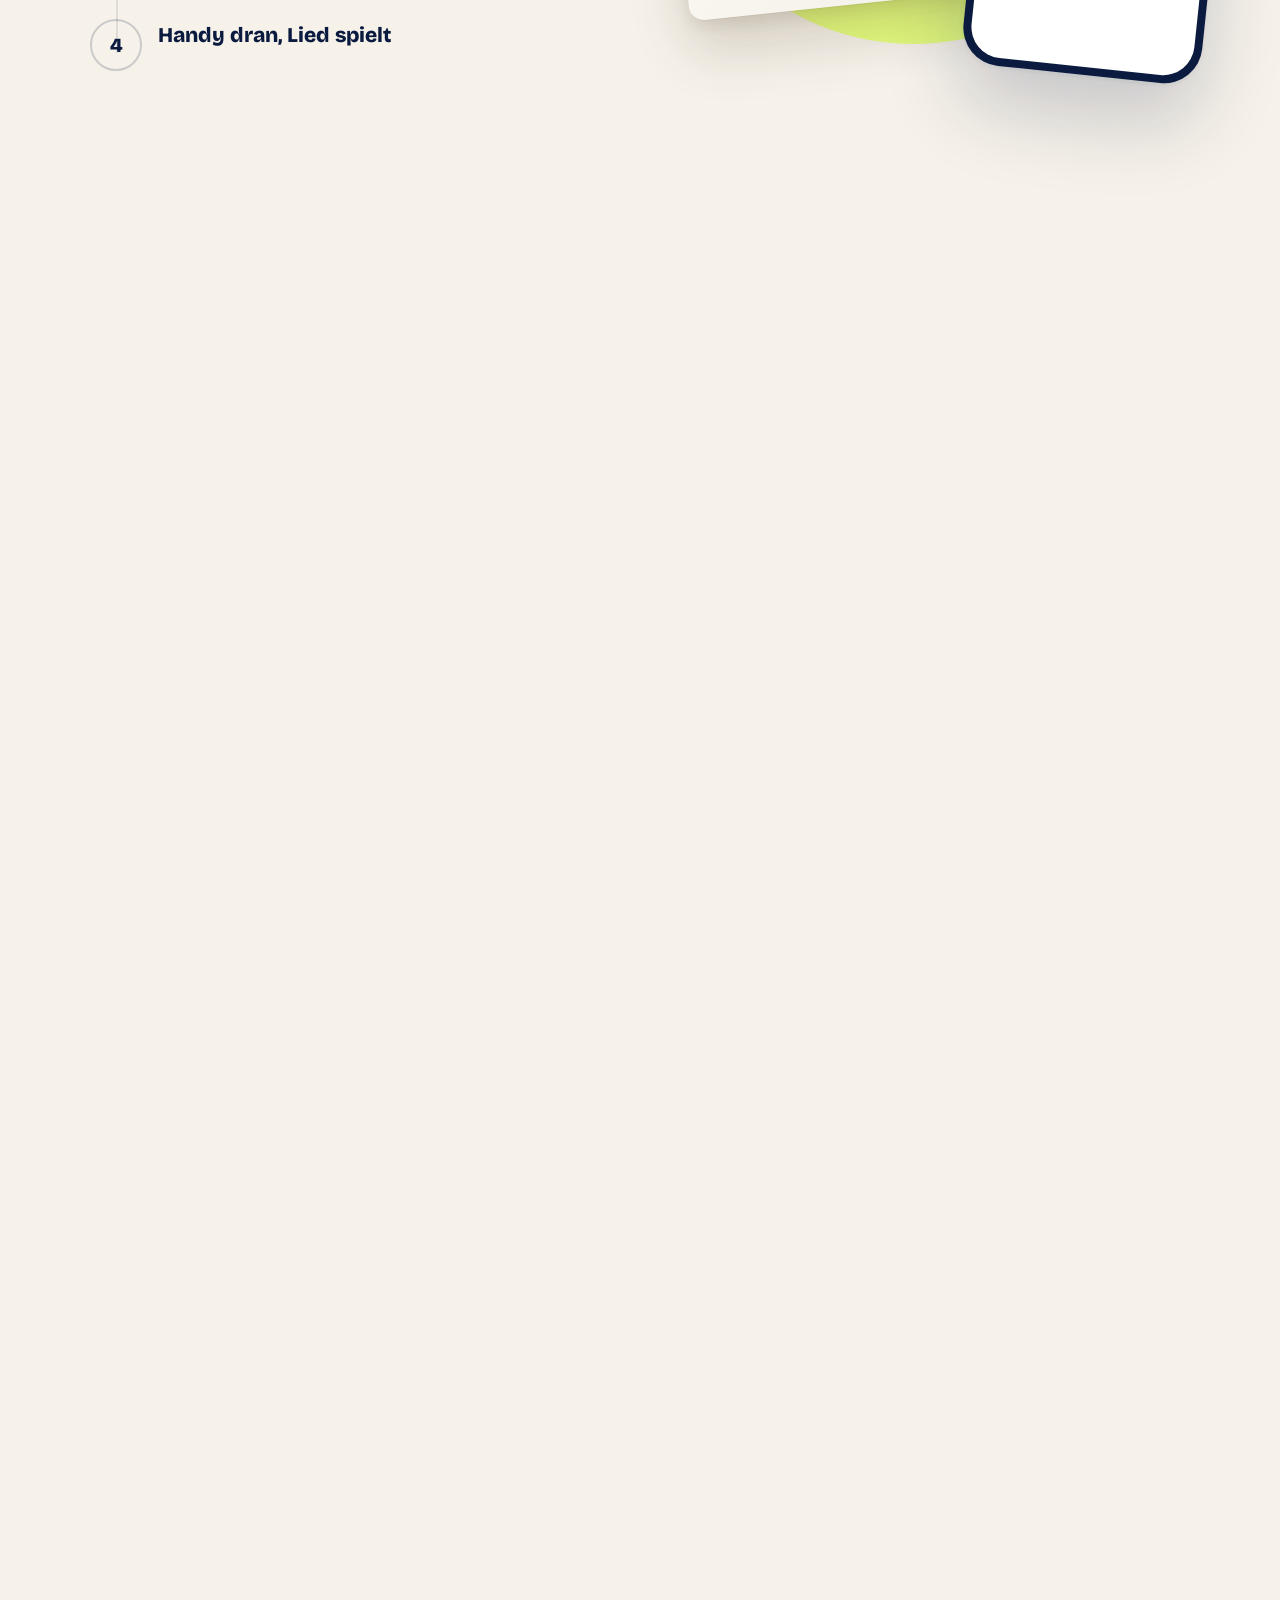
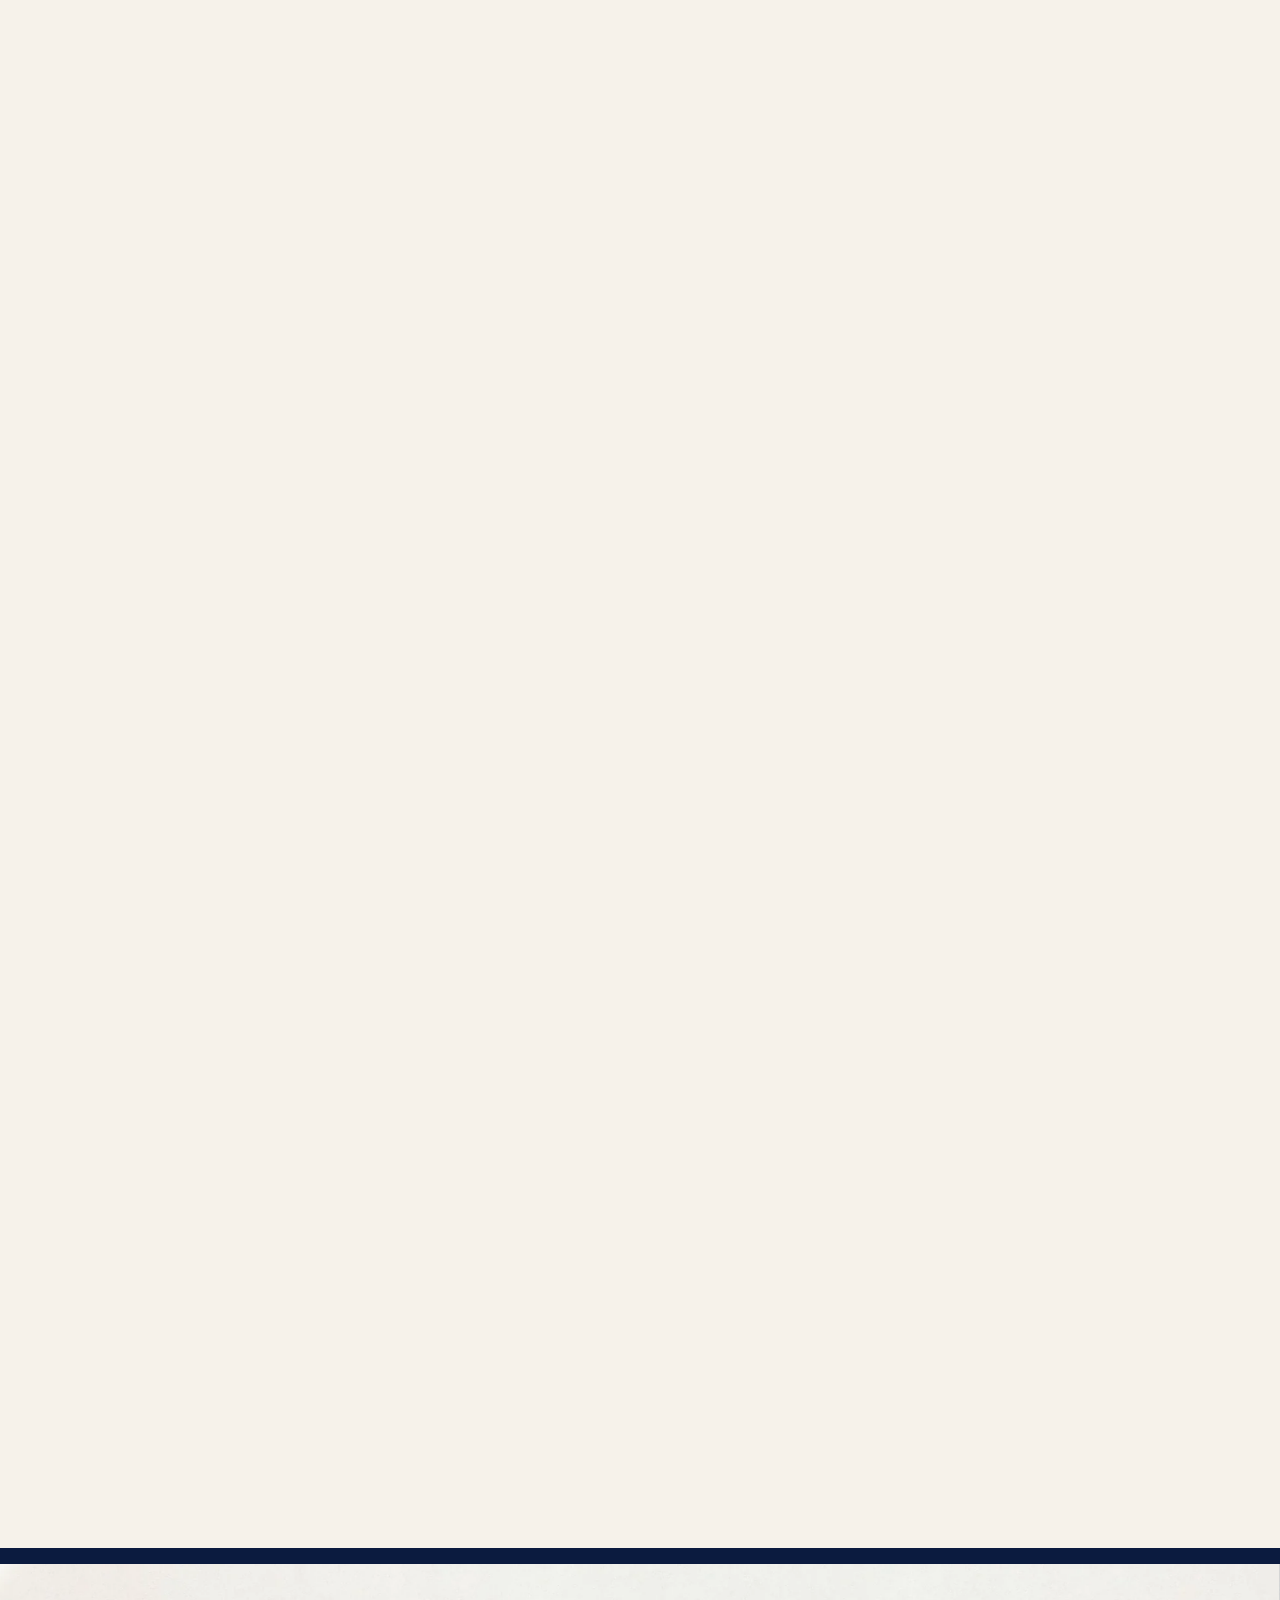
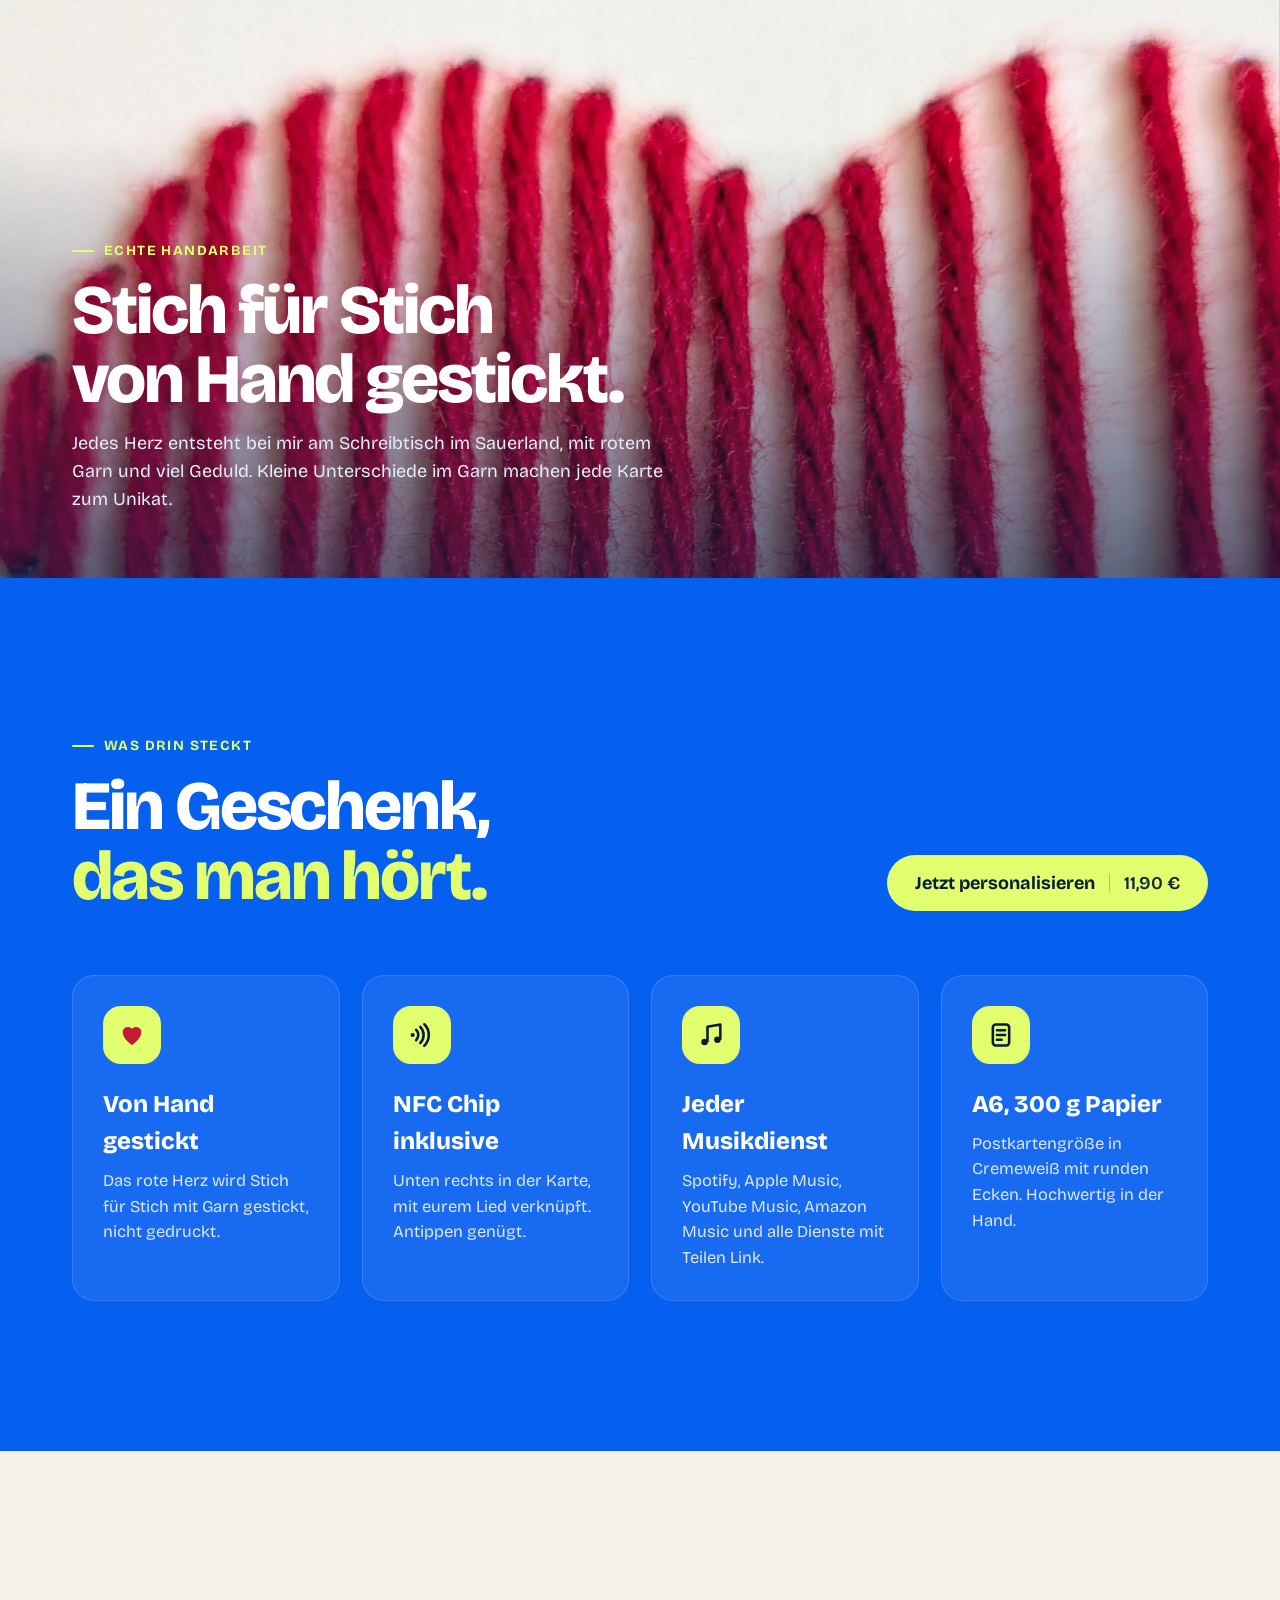
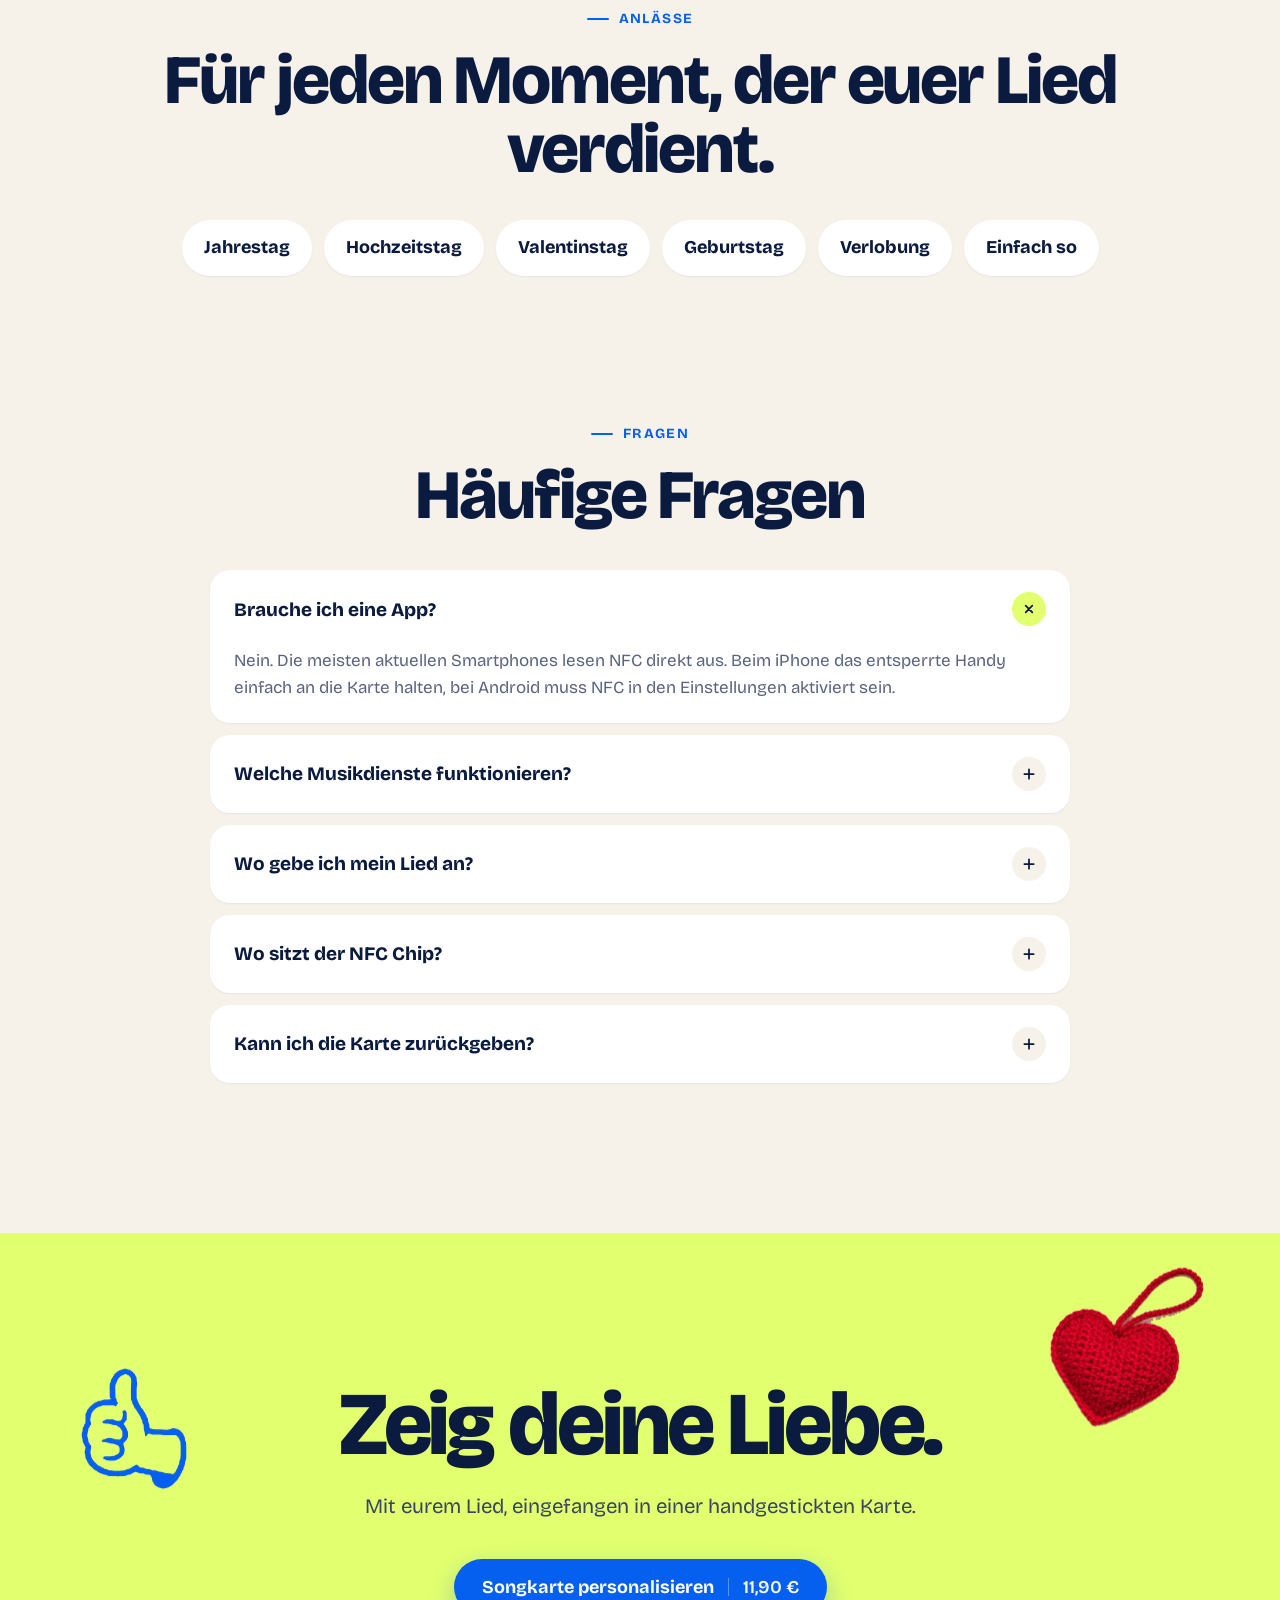
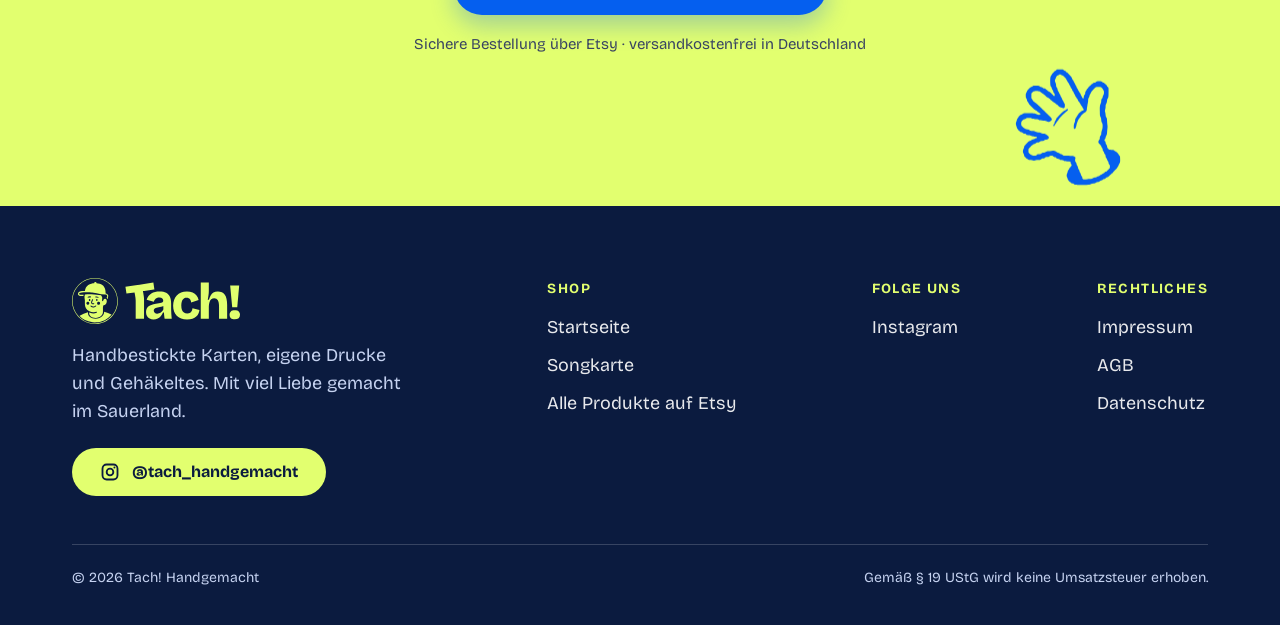
==== commit a0ff1136: "Redesign: Parallax, Scroll-Animationen, Songkarte-Story und Kaufleiste Co-Authored-By: Claude Opus 5" ====
--- a/tach-website/songkarte.html
+++ b/tach-website/songkarte.html
@@ -2,244 +2,186 @@
 <html lang="de">
 <head>
 <meta charset="utf-8">
-<meta name="viewport" content="width=device-width, initial-scale=1">
+<meta name="viewport" content="width=device-width, initial-scale=1, viewport-fit=cover">
 <title>Songkarte mit NFC | Tach! Handgemacht</title>
-<meta property="og:title" content="Die Songkarte von Tach!">
-<meta property="og:description" content="Die Songkarte von Tach!: handgestickte Karte mit NFC Chip. Handy dranhalten und euer Lied spielt. 11,90 €, versandkostenfrei.">
-<meta property="og:image" content="assets/songkarte.jpg">
-<meta name="description" content="Die Songkarte von Tach!: handgestickte Karte mit NFC Chip. Handy dranhalten und euer Lied spielt. 11,90 €, versandkostenfrei.">
+<meta name="description" content="Die Songkarte mit handgesticktem Herz und NFC Chip. Handy dranhalten und euer Lied spielt. 11,90 € versandkostenfrei.">
+<meta property="og:title" content="Songkarte mit NFC | Tach! Handgemacht">
+<meta property="og:description" content="Die Songkarte mit handgesticktem Herz und NFC Chip. Handy dranhalten und euer Lied spielt. 11,90 € versandkostenfrei.">
+<meta property="og:image" content="https://www.tach-handgemacht.de/assets/songkarte.jpg">
+<meta name="theme-color" content="#E2FF6F">
 <link rel="canonical" href="https://www.tach-handgemacht.de/songkarte.html">
 <link rel="icon" type="image/svg+xml" href="assets/favicon.svg">
-<style>
-@font-face{font-family:"Bricolage";src:url(assets/bricolage.ttf) format("truetype");font-weight:200 800;font-display:swap}
-body{margin:0;background:#F5F5F5}
-a{color:#055FEF}a:hover{color:#0B1B3F}
-img{max-width:100%}
-@media (max-width:860px){.navlinks{display:none !important}}
-@media (max-width:720px){.deco{display:none}.navbtn{padding:12px 18px !important;font-size:16px !important}}
-</style>
-<link rel="stylesheet" href="assets/animationen.css">
-<script src="assets/animationen.js" defer></script>
+<link rel="preload" href="assets/bricolage.ttf" as="font" type="font/ttf" crossorigin>
+<link rel="stylesheet" href="assets/site.css">
+<script src="assets/site.js" defer></script>
 </head>
 <body>
-
-<div style="font-family: Bricolage, Georgia, sans-serif; color: #0B1B3F; background: #F5F5F5; width: 100%; overflow: hidden">
-
-<!-- NAV -->
-<header style="background: #F5F5F5; padding: 14px 20px">
-<div style="max-width: 1180px; margin: 0 auto; display: flex; align-items: center; justify-content: space-between; gap: 16px">
-<div style="display: flex; align-items: center; gap: 22px"><a href="index.html" style="display: block"><img src="assets/logo-blue.svg" alt="Tach! Handgemacht, Startseite" style="height: 44px; width: auto; display: block"></a><a href="index.html" class="navlinks" style="color: #0B1B3F; text-decoration: none; font-weight: 650; font-size: 17px">Alle Produkte</a></div>
-<a href="https://www.etsy.com/de/listing/4562958963/liebeskarte-personalisiert-handgestickt" target="_blank" rel="noopener" class="navbtn" style="background: #055FEF; color: #FFFFFF; text-decoration: none; font-weight: 700; font-size: 18px; padding: 14px 24px; border-radius: 999px; min-height: 48px; box-sizing: border-box; display: inline-flex; align-items: center">Jetzt bestellen</a>
+<header class="hdr"><div class="wrap">
+<a class="logo" href="index.html" aria-label="Tach! Handgemacht, Startseite"><img src="assets/logo-blue.svg" alt="Tach! Handgemacht" width="120" height="42"></a>
+<nav class="nav" aria-label="Hauptnavigation"><a href="index.html">Startseite</a><a href="#so-gehts">So funktioniert's</a><a href="#fragen">Fragen</a></nav>
+<a class="btn btn-primary" href="https://www.etsy.com/de/listing/4562958963/liebeskarte-personalisiert-handgestickt" target="_blank" rel="noopener">Jetzt bestellen<span class="price">11,90 €</span></a>
+</div></header>
+<main>
+<section class="hero">
+<div class="wrap">
+<div>
+<div class="eyebrow hero-in" style="--d:60ms">Handgestickt im Sauerland</div>
+<h1 class="h-xl" style="margin-top:22px"><span class="ln"><span>Euer Lied.</span></span><span class="ln"><span class="accent">In einer</span></span><span class="ln"><span class="accent">Karte.</span></span></h1>
+<p class="lead hero-in" style="--d:480ms">Die Songkarte mit von Hand gesticktem Herz und NFC Chip. Handy dranhalten und euer Lied spielt. Ob Spotify, Apple Music, YouTube Music oder Amazon Music.</p>
+<div class="price-tag hero-in" style="--d:580ms"><b>11,90 €</b><span>versandkostenfrei in Deutschland</span></div>
+<div class="cta-row hero-in" style="--d:660ms;margin-top:22px" data-hero-cta>
+<a class="btn btn-primary" href="https://www.etsy.com/de/listing/4562958963/liebeskarte-personalisiert-handgestickt" target="_blank" rel="noopener">Jetzt personalisieren <svg width="20" height="20" viewBox="0 0 24 24" aria-hidden="true"><path d="M5 12h14M13 6l6 6-6 6" fill="none" stroke="currentColor" stroke-width="2.4" stroke-linecap="round" stroke-linejoin="round"/></svg></a>
+<a class="btn btn-ghost" href="#so-gehts">So funktioniert's</a>
 </div>
-</header>
-
-<!-- HERO -->
-<section style="background: #E2FF6F; padding: clamp(40px, 7vw, 64px) 20px clamp(56px, 8vw, 80px); position: relative">
-<div style="max-width: 1180px; margin: 0 auto; display: flex; flex-wrap: wrap; align-items: center; gap: clamp(32px, 5vw, 56px)">
-<div style="flex: 1 1 440px; min-width: 0">
-<div style="display: inline-flex; align-items: center; gap: 10px; background: #FFFFFF; border-radius: 999px; padding: 8px 18px; font-size: 17px; font-weight: 600">
-<svg width="18" height="18" viewBox="0 0 24 24" aria-hidden="true"><path d="M12 20s-7-4.4-7-10a4 4 0 0 1 7-2.6A4 4 0 0 1 19 10c0 5.6-7 10-7 10z" fill="#C21B35"></path></svg>
-Handgestickt im Sauerland</div>
-<h1 style="margin: 24px 0 0; font-size: clamp(48px, 7vw, 92px); line-height: 0.98; font-weight: 800; letter-spacing: -0.02em; color: #055FEF">Euer Lied.<br>In einer Karte.</h1>
-<p style="margin: 24px 0 0; font-size: clamp(19px, 2vw, 23px); line-height: 1.5; font-weight: 500; max-width: 540px">Die Songkarte mit von Hand gesticktem Herz und NFC Chip. Handy dranhalten und euer Lied spielt. Ob Spotify, Apple Music, YouTube Music oder Amazon Music.</p>
-<div style="margin-top: 34px; display: flex; flex-wrap: wrap; align-items: center; gap: 22px">
-<a href="https://www.etsy.com/de/listing/4562958963/liebeskarte-personalisiert-handgestickt" target="_blank" rel="noopener" style="background: #055FEF; color: #FFFFFF; text-decoration: none; font-weight: 750; font-size: clamp(18px, 2.2vw, 21px); padding: 18px clamp(24px, 4vw, 34px); border-radius: 999px; display: inline-flex; align-items: center; gap: 12px; box-shadow: 0 14px 30px rgba(5, 95, 239, 0.3)">Jetzt personalisieren
-<svg width="22" height="22" viewBox="0 0 24 24" aria-hidden="true"><path d="M5 12h14M13 6l6 6-6 6" fill="none" stroke="#FFFFFF" stroke-width="2.6" stroke-linecap="round" stroke-linejoin="round"></path></svg></a>
-<div style="line-height: 1.25"><div style="font-size: 30px; font-weight: 800">11,90 €</div><div style="font-size: 15px; font-weight: 600">versandkostenfrei</div></div>
+<div class="trust hero-in" style="--d:780ms"><span><span class="stars" aria-hidden="true"><svg width="16" height="16" viewBox="0 0 24 24" aria-hidden="true"><path d="M12 2.8l2.8 5.9 6.4.8-4.7 4.4 1.2 6.3L12 17.1l-5.7 3.1 1.2-6.3L2.8 9.5l6.4-.8z" fill="#0B1B3F"/></svg><svg width="16" height="16" viewBox="0 0 24 24" aria-hidden="true"><path d="M12 2.8l2.8 5.9 6.4.8-4.7 4.4 1.2 6.3L12 17.1l-5.7 3.1 1.2-6.3L2.8 9.5l6.4-.8z" fill="#0B1B3F"/></svg><svg width="16" height="16" viewBox="0 0 24 24" aria-hidden="true"><path d="M12 2.8l2.8 5.9 6.4.8-4.7 4.4 1.2 6.3L12 17.1l-5.7 3.1 1.2-6.3L2.8 9.5l6.4-.8z" fill="#0B1B3F"/></svg><svg width="16" height="16" viewBox="0 0 24 24" aria-hidden="true"><path d="M12 2.8l2.8 5.9 6.4.8-4.7 4.4 1.2 6.3L12 17.1l-5.7 3.1 1.2-6.3L2.8 9.5l6.4-.8z" fill="#0B1B3F"/></svg><svg width="16" height="16" viewBox="0 0 24 24" aria-hidden="true"><path d="M12 2.8l2.8 5.9 6.4.8-4.7 4.4 1.2 6.3L12 17.1l-5.7 3.1 1.2-6.3L2.8 9.5l6.4-.8z" fill="#0B1B3F"/></svg></span> 5,0 auf Etsy</span><span><svg width="20" height="20" viewBox="0 0 24 24" aria-hidden="true"><path d="M2.5 6.5h11v9h-11zM13.5 9.5h4l3 3v3h-7z" fill="none" stroke="#0B1B3F" stroke-width="2" stroke-linejoin="round"/><circle cx="6.5" cy="17" r="1.8" fill="#0B1B3F"/><circle cx="17" cy="17" r="1.8" fill="#0B1B3F"/></svg> Versandkostenfrei</span><span><svg width="18" height="18" viewBox="0 0 24 24" aria-hidden="true"><path d="M12 20.5s-8-5-8-11.1A4.6 4.6 0 0 1 12 6.6a4.6 4.6 0 0 1 8 2.8c0 6.1-8 11.1-8 11.1z" fill="#C21B35"/></svg> Jede Karte ein Unikat</span></div>
 </div>
-<div style="margin-top: 30px; display: flex; flex-wrap: wrap; gap: 22px; font-size: 16px; font-weight: 600">
-<span style="display: inline-flex; align-items: center; gap: 8px"><svg width="96" height="18" viewBox="0 0 120 22" aria-label="5 von 5 Sternen"><g fill="#0B1B3F"><path d="M11 1l3 6.4 7 .8-5.2 4.8 1.4 7L11 16.6 4.8 20l1.4-7L1 8.2l7-.8z"></path><path transform="translate(24 0)" d="M11 1l3 6.4 7 .8-5.2 4.8 1.4 7L11 16.6 4.8 20l1.4-7L1 8.2l7-.8z"></path><path transform="translate(48 0)" d="M11 1l3 6.4 7 .8-5.2 4.8 1.4 7L11 16.6 4.8 20l1.4-7L1 8.2l7-.8z"></path><path transform="translate(72 0)" d="M11 1l3 6.4 7 .8-5.2 4.8 1.4 7L11 16.6 4.8 20l1.4-7L1 8.2l7-.8z"></path><path transform="translate(96 0)" d="M11 1l3 6.4 7 .8-5.2 4.8 1.4 7L11 16.6 4.8 20l1.4-7L1 8.2l7-.8z"></path></g></svg>5,0 auf Etsy</span>
-<span>Jede Karte ein Unikat</span>
-<span>Versandkostenfrei in Deutschland</span>
+<div class="hero-stage" style="container-type:inline-size" aria-hidden="true">
+<div class="hero-blob"></div>
+<div class="layer" data-speed="0.05" data-depth="0.5" style="left:4%;top:4%;width:74cqw">
+  <div class="pop" style="--rot:-4deg;--d:300ms"><img src="assets/songkarte.jpg" alt="" width="900" height="900" style="width:100%;border-radius:5cqw;box-shadow:var(--shadow-lg)"></div>
 </div>
+<div class="layer" data-speed="-0.1" data-depth="1.1" style="right:0;bottom:0">
+  <div class="pop" style="--rot:10deg;--d:650ms"><div class="phone " style="--pw:34cqw" aria-hidden="true"><div class="scr"><span class="isl"></span><div class="screen on" style="padding-top:2.4em"><div class="np-art"><img src="assets/stickherz.webp" alt=""></div>
+<div class="np-k">Läuft gerade</div><div class="np-t">Euer Lied</div><div class="np-s">Eure Band</div>
+<div class="np-bar"><i></i></div>
+<div class="np-ctl"><svg width="16" height="16" viewBox="0 0 24 24"><path d="M5 4h2.5v16H5zM20 4v16L9 12z" fill="#0B1B3F"/></svg><span class="pp"><svg width="16" height="16" viewBox="0 0 24 24"><path d="M7 5h3.4v14H7zM13.6 5H17v14h-3.4z" fill="#fff"/></svg></span><svg width="16" height="16" viewBox="0 0 24 24"><path d="M16.5 4H19v16h-2.5zM4 4v16l11-8z" fill="#0B1B3F"/></svg></div>
+<div class="eq"><i></i><i></i><i></i><i></i><i></i><i></i></div></div></div></div></div>
 </div>
-<div style="flex: 1 1 400px; min-width: 0; position: relative; display: flex; justify-content: center">
-<img src="assets/songkarte.jpg" alt="Songkarte mit handgesticktem rotem Herz, Songtitel, Player und NFC Symbol unten rechts" style="width: 100%; max-width: 520px; aspect-ratio: 1 / 1; object-fit: cover; border-radius: 36px; display: block; box-shadow: 0 30px 60px rgba(11, 27, 63, 0.18)">
-<img class="deco" src="assets/hand-e65-blue.svg" alt="" style="position: absolute; width: 120px; left: -10px; top: -40px; transform: rotate(-12deg)">
-<img class="deco" src="assets/hand-e49-blue.svg" alt="" style="position: absolute; width: 96px; right: 0px; bottom: -40px; transform: rotate(10deg)">
-</div>
-</div>
-</section>
-
-<!-- HANDMADE -->
-<section style="padding: clamp(56px, 9vw, 96px) 20px 0">
-<div style="max-width: 1180px; margin: 0 auto; display: flex; flex-wrap: wrap; align-items: center; gap: clamp(32px, 5vw, 56px)">
-<img src="assets/garn.jpg" alt="Nahaufnahme des gestickten Herzens aus rotem Garn, mit dem Hinweis 100 Prozent handgemacht mit viel Liebe" style="flex: 1 1 380px; min-width: 0; width: 100%; max-width: 560px; aspect-ratio: 1 / 1; object-fit: cover; border-radius: 36px; display: block">
-<div style="flex: 1 1 380px; min-width: 0">
-<div style="font-size: 17px; font-weight: 700; color: #055FEF; text-transform: uppercase; letter-spacing: 0.08em">Echte Handarbeit</div>
-<h2 style="margin: 12px 0 0; font-size: clamp(36px, 4.6vw, 60px); line-height: 1.04; font-weight: 800; letter-spacing: -0.02em">Stich für Stich<br>von Hand gestickt.</h2>
-<p style="margin: 20px 0 0; font-size: 20px; line-height: 1.55; color: #46506A">Jedes Herz entsteht bei mir am Schreibtisch im Sauerland, mit rotem Garn und viel Geduld. Nichts ist gedruckt. Kleine Unterschiede im Garn machen jede Karte zum Unikat.</p>
-<div style="margin-top: 28px; display: flex; flex-wrap: wrap; gap: 12px">
-<span style="background: #E2FF6F; border-radius: 999px; padding: 12px 22px; font-size: 18px; font-weight: 650">100 % handgemacht</span>
-<span style="background: #FFFFFF; border-radius: 999px; padding: 12px 22px; font-size: 18px; font-weight: 650">Rotes Garn</span>
-<span style="background: #FFFFFF; border-radius: 999px; padding: 12px 22px; font-size: 18px; font-weight: 650">Jede Karte ein Unikat</span>
+<div class="layer" data-speed="0.2" data-depth="1.6" style="left:-5%;bottom:4%;width:20cqw">
+  <div class="pop" style="--d:900ms"><img class="wiggle" src="assets/hand-e49-blue.svg" alt="" style="width:100%"></div>
 </div>
 </div>
 </div>
 </section>
 
-<!-- HOW IT WORKS -->
-<section style="padding: clamp(56px, 9vw, 96px) 20px">
-<div style="max-width: 1180px; margin: 0 auto">
-<div style="font-size: 17px; font-weight: 700; color: #055FEF; text-transform: uppercase; letter-spacing: 0.08em">So funktioniert's</div>
-<h2 style="margin: 12px 0 0; font-size: clamp(36px, 4.6vw, 60px); line-height: 1.04; font-weight: 800; letter-spacing: -0.02em">In 4 Schritten zu eurem Lied</h2>
-<div style="margin-top: 48px; display: flex; flex-wrap: wrap; gap: 24px">
-<div style="flex: 1 1 240px; background: #FFFFFF; border-radius: 28px; padding: 30px">
-<div style="width: 56px; height: 56px; border-radius: 50%; background: #055FEF; color: #FFFFFF; font-size: 28px; font-weight: 800; display: flex; align-items: center; justify-content: center">1</div>
-<h3 style="margin: 22px 0 0; font-size: 25px; line-height: 1.15; font-weight: 750">Lieblingslied raussuchen</h3>
-<p style="margin: 10px 0 0; font-size: 18px; line-height: 1.5; color: #46506A">Öffne deine Musik App und such euer gemeinsames Lied.</p>
+<div class="marquee " aria-hidden="true"><div class="track"><span>Jahrestag<svg width="22" height="22" viewBox="0 0 24 24" aria-hidden="true"><path d="M12 2c.6 5.2 2.8 7.4 8 8-5.2.6-7.4 2.8-8 8-.6-5.2-2.8-7.4-8-8 5.2-.6 7.4-2.8 8-8z" fill="currentColor"/></svg></span><span>Hochzeitstag<svg width="22" height="22" viewBox="0 0 24 24" aria-hidden="true"><path d="M12 2c.6 5.2 2.8 7.4 8 8-5.2.6-7.4 2.8-8 8-.6-5.2-2.8-7.4-8-8 5.2-.6 7.4-2.8 8-8z" fill="currentColor"/></svg></span><span>Valentinstag<svg width="22" height="22" viewBox="0 0 24 24" aria-hidden="true"><path d="M12 2c.6 5.2 2.8 7.4 8 8-5.2.6-7.4 2.8-8 8-.6-5.2-2.8-7.4-8-8 5.2-.6 7.4-2.8 8-8z" fill="currentColor"/></svg></span><span>Geburtstag<svg width="22" height="22" viewBox="0 0 24 24" aria-hidden="true"><path d="M12 2c.6 5.2 2.8 7.4 8 8-5.2.6-7.4 2.8-8 8-.6-5.2-2.8-7.4-8-8 5.2-.6 7.4-2.8 8-8z" fill="currentColor"/></svg></span><span>Verlobung<svg width="22" height="22" viewBox="0 0 24 24" aria-hidden="true"><path d="M12 2c.6 5.2 2.8 7.4 8 8-5.2.6-7.4 2.8-8 8-.6-5.2-2.8-7.4-8-8 5.2-.6 7.4-2.8 8-8z" fill="currentColor"/></svg></span><span>Einfach so<svg width="22" height="22" viewBox="0 0 24 24" aria-hidden="true"><path d="M12 2c.6 5.2 2.8 7.4 8 8-5.2.6-7.4 2.8-8 8-.6-5.2-2.8-7.4-8-8 5.2-.6 7.4-2.8 8-8z" fill="currentColor"/></svg></span><span>Jahrestag<svg width="22" height="22" viewBox="0 0 24 24" aria-hidden="true"><path d="M12 2c.6 5.2 2.8 7.4 8 8-5.2.6-7.4 2.8-8 8-.6-5.2-2.8-7.4-8-8 5.2-.6 7.4-2.8 8-8z" fill="currentColor"/></svg></span><span>Hochzeitstag<svg width="22" height="22" viewBox="0 0 24 24" aria-hidden="true"><path d="M12 2c.6 5.2 2.8 7.4 8 8-5.2.6-7.4 2.8-8 8-.6-5.2-2.8-7.4-8-8 5.2-.6 7.4-2.8 8-8z" fill="currentColor"/></svg></span><span>Valentinstag<svg width="22" height="22" viewBox="0 0 24 24" aria-hidden="true"><path d="M12 2c.6 5.2 2.8 7.4 8 8-5.2.6-7.4 2.8-8 8-.6-5.2-2.8-7.4-8-8 5.2-.6 7.4-2.8 8-8z" fill="currentColor"/></svg></span><span>Geburtstag<svg width="22" height="22" viewBox="0 0 24 24" aria-hidden="true"><path d="M12 2c.6 5.2 2.8 7.4 8 8-5.2.6-7.4 2.8-8 8-.6-5.2-2.8-7.4-8-8 5.2-.6 7.4-2.8 8-8z" fill="currentColor"/></svg></span><span>Verlobung<svg width="22" height="22" viewBox="0 0 24 24" aria-hidden="true"><path d="M12 2c.6 5.2 2.8 7.4 8 8-5.2.6-7.4 2.8-8 8-.6-5.2-2.8-7.4-8-8 5.2-.6 7.4-2.8 8-8z" fill="currentColor"/></svg></span><span>Einfach so<svg width="22" height="22" viewBox="0 0 24 24" aria-hidden="true"><path d="M12 2c.6 5.2 2.8 7.4 8 8-5.2.6-7.4 2.8-8 8-.6-5.2-2.8-7.4-8-8 5.2-.6 7.4-2.8 8-8z" fill="currentColor"/></svg></span><span>Jahrestag<svg width="22" height="22" viewBox="0 0 24 24" aria-hidden="true"><path d="M12 2c.6 5.2 2.8 7.4 8 8-5.2.6-7.4 2.8-8 8-.6-5.2-2.8-7.4-8-8 5.2-.6 7.4-2.8 8-8z" fill="currentColor"/></svg></span><span>Hochzeitstag<svg width="22" height="22" viewBox="0 0 24 24" aria-hidden="true"><path d="M12 2c.6 5.2 2.8 7.4 8 8-5.2.6-7.4 2.8-8 8-.6-5.2-2.8-7.4-8-8 5.2-.6 7.4-2.8 8-8z" fill="currentColor"/></svg></span><span>Valentinstag<svg width="22" height="22" viewBox="0 0 24 24" aria-hidden="true"><path d="M12 2c.6 5.2 2.8 7.4 8 8-5.2.6-7.4 2.8-8 8-.6-5.2-2.8-7.4-8-8 5.2-.6 7.4-2.8 8-8z" fill="currentColor"/></svg></span><span>Geburtstag<svg width="22" height="22" viewBox="0 0 24 24" aria-hidden="true"><path d="M12 2c.6 5.2 2.8 7.4 8 8-5.2.6-7.4 2.8-8 8-.6-5.2-2.8-7.4-8-8 5.2-.6 7.4-2.8 8-8z" fill="currentColor"/></svg></span><span>Verlobung<svg width="22" height="22" viewBox="0 0 24 24" aria-hidden="true"><path d="M12 2c.6 5.2 2.8 7.4 8 8-5.2.6-7.4 2.8-8 8-.6-5.2-2.8-7.4-8-8 5.2-.6 7.4-2.8 8-8z" fill="currentColor"/></svg></span><span>Einfach so<svg width="22" height="22" viewBox="0 0 24 24" aria-hidden="true"><path d="M12 2c.6 5.2 2.8 7.4 8 8-5.2.6-7.4 2.8-8 8-.6-5.2-2.8-7.4-8-8 5.2-.6 7.4-2.8 8-8z" fill="currentColor"/></svg></span><span>Jahrestag<svg width="22" height="22" viewBox="0 0 24 24" aria-hidden="true"><path d="M12 2c.6 5.2 2.8 7.4 8 8-5.2.6-7.4 2.8-8 8-.6-5.2-2.8-7.4-8-8 5.2-.6 7.4-2.8 8-8z" fill="currentColor"/></svg></span><span>Hochzeitstag<svg width="22" height="22" viewBox="0 0 24 24" aria-hidden="true"><path d="M12 2c.6 5.2 2.8 7.4 8 8-5.2.6-7.4 2.8-8 8-.6-5.2-2.8-7.4-8-8 5.2-.6 7.4-2.8 8-8z" fill="currentColor"/></svg></span><span>Valentinstag<svg width="22" height="22" viewBox="0 0 24 24" aria-hidden="true"><path d="M12 2c.6 5.2 2.8 7.4 8 8-5.2.6-7.4 2.8-8 8-.6-5.2-2.8-7.4-8-8 5.2-.6 7.4-2.8 8-8z" fill="currentColor"/></svg></span><span>Geburtstag<svg width="22" height="22" viewBox="0 0 24 24" aria-hidden="true"><path d="M12 2c.6 5.2 2.8 7.4 8 8-5.2.6-7.4 2.8-8 8-.6-5.2-2.8-7.4-8-8 5.2-.6 7.4-2.8 8-8z" fill="currentColor"/></svg></span><span>Verlobung<svg width="22" height="22" viewBox="0 0 24 24" aria-hidden="true"><path d="M12 2c.6 5.2 2.8 7.4 8 8-5.2.6-7.4 2.8-8 8-.6-5.2-2.8-7.4-8-8 5.2-.6 7.4-2.8 8-8z" fill="currentColor"/></svg></span><span>Einfach so<svg width="22" height="22" viewBox="0 0 24 24" aria-hidden="true"><path d="M12 2c.6 5.2 2.8 7.4 8 8-5.2.6-7.4 2.8-8 8-.6-5.2-2.8-7.4-8-8 5.2-.6 7.4-2.8 8-8z" fill="currentColor"/></svg></span></div></div>
+
+<section class="story" id="so-gehts">
+<div class="story-pin">
+<div class="wrap">
+<div class="story-text">
+<div class="eyebrow">So funktioniert's</div>
+<h2 class="h-m" style="margin-top:14px">In 4 Schritten<br>zu eurem Lied.</h2>
+<ol class="steps">
+<span class="prog"><i></i></span>
+<li class="step on"><span class="n">1</span><div><h3>Lieblingslied raussuchen</h3><p>Öffne deine Musik App und such euer gemeinsames Lied.</p></div></li>
+<li class="step"><span class="n">2</span><div><h3>Teilen und Link kopieren</h3><p>Tippe beim Lied auf Teilen und kopiere den Link.</p></div></li>
+<li class="step"><span class="n">3</span><div><h3>Link bei der Bestellung eingeben</h3><p>Füge ihn auf Etsy ins Feld Personalisierung ein. Den Rest mache ich.</p></div></li>
+<li class="step"><span class="n">4</span><div><h3>Handy dran, Lied spielt</h3><p>Keine App, kein Scannen. Einfach das Handy unten rechts an die Karte halten.</p></div></li>
+</ol>
+<div class="mob-dots" aria-hidden="true"><i class="on"></i><i></i><i></i><i></i></div>
 </div>
-<div style="flex: 1 1 240px; background: #FFFFFF; border-radius: 28px; padding: 30px">
-<div style="width: 56px; height: 56px; border-radius: 50%; background: #055FEF; color: #FFFFFF; font-size: 28px; font-weight: 800; display: flex; align-items: center; justify-content: center">2</div>
-<h3 style="margin: 22px 0 0; font-size: 25px; line-height: 1.15; font-weight: 750">Teilen und Link speichern</h3>
-<p style="margin: 10px 0 0; font-size: 18px; line-height: 1.5; color: #46506A">Tippe beim Lied auf Teilen und kopiere den Link.</p>
+<div class="stage" data-step="0" aria-hidden="true">
+<div class="disc"></div>
+<div class="songcard " style="" >
+  <div class="sc-frame"><img src="assets/stickherz.webp" alt="" width="560" height="501"></div>
+  <span class="sc-t1 hand">Euer Lied</span><span class="sc-t2 hand">Eure Band</span>
+  <svg class="sc-heart" viewBox="0 0 24 22" aria-hidden="true"><path d="M12 21s-9-5.6-9-12.2A5 5 0 0 1 12 5.6 5 5 0 0 1 21 8.8C21 15.4 12 21 12 21z" fill="#C21B35"/></svg>
+  <div class="sc-bar"><i></i></div>
+  <span class="sc-time hand" style="left:7%">1:39</span><span class="sc-time hand" style="right:7%">4:23</span>
+  <div class="sc-ctl" aria-hidden="true">
+    <svg viewBox="0 0 24 24" fill="none" stroke="#161616" stroke-width="2.4" stroke-linecap="round" stroke-linejoin="round"><path d="M3 7h3c4 0 6 10 10 10h4M17 14l3 3-3 3M3 17h3c1.6 0 2.8-1.4 3.8-3M13 8.6C14 7.6 15 7 16 7h4M17 4l3 3-3 3"/></svg>
+    <svg viewBox="0 0 24 24"><path d="M5 4h2.5v16H5zM20 4v16L9 12z" fill="#161616"/></svg>
+    <svg class="play" viewBox="0 0 24 24"><circle cx="12" cy="12" r="11.5" fill="#161616"/><path d="M9.6 7.4v9.2L17 12z" fill="#FBF8F1"/></svg>
+    <svg viewBox="0 0 24 24"><path d="M16.5 4H19v16h-2.5zM4 4v16l11-8z" fill="#161616"/></svg>
+    <svg viewBox="0 0 24 24" fill="none" stroke="#161616" stroke-width="2.4" stroke-linecap="round" stroke-linejoin="round"><path d="M4 11V9a3 3 0 0 1 3-3h13M17 3l3 3-3 3M20 13v2a3 3 0 0 1-3 3H4M7 21l-3-3 3-3"/></svg>
+  </div>
+  <span class="sc-nfc"><svg viewBox="0 0 44 44" fill="none" stroke="#161616" stroke-width="2.4" aria-hidden="true"><circle cx="22" cy="22" r="19.5"/><path d="M15 15.5a9 9 0 0 1 0 13M19.5 12.5a13 13 0 0 1 0 19M24 10a16.5 16.5 0 0 1 0 24" stroke-linecap="round"/></svg></span>
 </div>
-<div style="flex: 1 1 240px; background: #FFFFFF; border-radius: 28px; padding: 30px">
-<div style="width: 56px; height: 56px; border-radius: 50%; background: #055FEF; color: #FFFFFF; font-size: 28px; font-weight: 800; display: flex; align-items: center; justify-content: center">3</div>
-<h3 style="margin: 22px 0 0; font-size: 25px; line-height: 1.15; font-weight: 750">Link bei der Bestellung eingeben</h3>
-<p style="margin: 10px 0 0; font-size: 18px; line-height: 1.5; color: #46506A">Füge ihn auf Etsy ins Feld Personalisierung ein. Den Rest machen wir.</p>
-</div>
-<div style="flex: 1 1 240px; background: #0B1B3F; color: #FFFFFF; border-radius: 28px; padding: 30px">
-<div style="width: 56px; height: 56px; border-radius: 50%; background: #E2FF6F; color: #0B1B3F; font-size: 28px; font-weight: 800; display: flex; align-items: center; justify-content: center">4</div>
-<h3 style="margin: 22px 0 0; font-size: 25px; line-height: 1.15; font-weight: 750">Handy dran, Lied spielt</h3>
-<p style="margin: 10px 0 0; font-size: 18px; line-height: 1.5; color: #C9D2E6">Den NFC Chip findest du unten rechts auf der Karte.</p>
-</div>
-</div>
-<div style="margin-top: 40px; display: flex; flex-wrap: wrap; align-items: center; gap: clamp(24px, 4vw, 40px); background: #FFFFFF; border-radius: 36px; padding: clamp(18px, 3vw, 32px)">
-<img src="assets/nfc-tap.jpg" alt="Ein Handy wird unten rechts an die Songkarte gehalten und spielt das Lied ab" style="flex: 1 1 360px; min-width: 0; width: 100%; max-width: 560px; border-radius: 24px; display: block">
-<div style="flex: 1 1 320px; min-width: 0">
-<h3 style="margin: 0; font-size: clamp(30px, 3.4vw, 44px); line-height: 1.08; font-weight: 800; color: #055FEF">Keine App.<br>Kein Scannen.<br>Einfach dranhalten.</h3>
-<p style="margin: 18px 0 0; font-size: 19px; line-height: 1.55; color: #46506A">Der NFC Chip sitzt unsichtbar in der Karte. Die meisten aktuellen Smartphones lesen ihn direkt aus und öffnen euer Lied in der passenden Musik App.</p>
+<div class="ripples"><i></i><i></i><i></i></div>
+<div class="phone " style="" aria-hidden="true"><div class="scr"><span class="isl"></span>
+<div class="screen" data-s="0"><div class="app-h">Musik</div><div class="app-search"><svg width="12" height="12" viewBox="0 0 24 24"><circle cx="10.5" cy="10.5" r="6.5" fill="none" stroke="#5A6480" stroke-width="2.6"/><path d="M15.5 15.5L21 21" stroke="#5A6480" stroke-width="2.6" stroke-linecap="round"/></svg>Euer Lied</div>
+<div class="trk"><b></b><div><p>Sommerhit</p><small>Irgendwer</small></div></div>
+<div class="trk hl"><b></b><div><p>Euer Lied</p><small>Eure Band</small></div><svg width="14" height="14" viewBox="0 0 24 24"><path d="M12 20.5s-8-5-8-11.1A4.6 4.6 0 0 1 12 6.6a4.6 4.6 0 0 1 8 2.8c0 6.1-8 11.1-8 11.1z" fill="#C21B35"/></svg></div>
+<div class="trk"><b></b><div><p>Erster Tanz</p><small>Noch wer</small></div></div>
+<div class="trk"><b></b><div><p>Roadtrip</p><small>Die Band</small></div></div></div>
+<div class="screen" data-s="1"><div class="np-art"><img src="assets/stickherz.webp" alt=""></div><div class="np-t" style="margin-top:.6em">Euer Lied</div><div class="np-s">Eure Band</div>
+<div class="sheet"><p>Teilen</p><div class="opt hl"><svg width="14" height="14" viewBox="0 0 24 24" fill="none" stroke="#055FEF" stroke-width="2.4" stroke-linecap="round"><path d="M10 14a4 4 0 0 0 5.7 0l3-3a4 4 0 0 0-5.7-5.7l-1 1M14 10a4 4 0 0 0-5.7 0l-3 3a4 4 0 0 0 5.7 5.7l1-1"/></svg>Link kopieren</div><div class="opt">Nachricht</div></div>
+<div class="toast"><svg width="12" height="12" viewBox="0 0 24 24"><path d="M5 12.5l4.5 4.5L19 7.5" fill="none" stroke="#E2FF6F" stroke-width="3" stroke-linecap="round" stroke-linejoin="round"/></svg>Link kopiert</div></div>
+<div class="screen" data-s="2"><div class="app-h">Bestellung</div><div class="np-s" style="margin-top:.2em">Songkarte mit NFC · 11,90 €</div>
+<div class="form-k">Personalisierung</div><div class="form-f">open.music/track/euer-lied<span class="cur"></span></div>
+<div class="form-k">Menge</div><div class="form-f" style="border-color:#E3E8F3;background:#fff">1</div>
+<div class="form-b">In den Warenkorb</div></div>
+<div class="screen" data-s="3" style="padding-top:2.4em"><div class="np-art"><img src="assets/stickherz.webp" alt=""></div>
+<div class="np-k">Läuft gerade</div><div class="np-t">Euer Lied</div><div class="np-s">Eure Band</div>
+<div class="np-bar"><i></i></div>
+<div class="np-ctl"><svg width="16" height="16" viewBox="0 0 24 24"><path d="M5 4h2.5v16H5zM20 4v16L9 12z" fill="#0B1B3F"/></svg><span class="pp"><svg width="16" height="16" viewBox="0 0 24 24"><path d="M7 5h3.4v14H7zM13.6 5H17v14h-3.4z" fill="#fff"/></svg></span><svg width="16" height="16" viewBox="0 0 24 24"><path d="M16.5 4H19v16h-2.5zM4 4v16l11-8z" fill="#0B1B3F"/></svg></div>
+<div class="eq"><i></i><i></i><i></i><i></i><i></i><i></i></div></div>
+</div></div>
+<span class="stage-label">NFC Chip unten rechts</span>
 </div>
 </div>
 </div>
 </section>
 
-<!-- FEATURES -->
-<section style="background: #055FEF; color: #FFFFFF; padding: clamp(56px, 9vw, 96px) 20px; position: relative">
-<img class="deco" src="assets/hand-e63-lime.svg" alt="" style="position: absolute; width: 130px; right: 4%; top: 40px; transform: rotate(8deg)">
-<div style="max-width: 1180px; margin: 0 auto">
-<h2 style="margin: 0; font-size: clamp(36px, 4.6vw, 60px); line-height: 1.04; font-weight: 800; letter-spacing: -0.02em">Ein Geschenk,<br><span style="color: #E2FF6F">das man hört.</span></h2>
-<div style="margin-top: 52px; display: flex; flex-wrap: wrap; gap: 24px">
-<div style="flex: 1 1 250px; background: rgba(255, 255, 255, 0.1); border-radius: 28px; padding: 30px">
-<div style="width: 60px; height: 60px; border-radius: 18px; background: #E2FF6F; display: flex; align-items: center; justify-content: center"><svg width="30" height="30" viewBox="0 0 24 24" aria-hidden="true"><path d="M12 20s-7-4.4-7-10a4 4 0 0 1 7-2.6A4 4 0 0 1 19 10c0 5.6-7 10-7 10z" fill="#C21B35"></path></svg></div>
-<h3 style="margin: 22px 0 0; font-size: 24px; font-weight: 750">Von Hand gestickt</h3>
-<p style="margin: 10px 0 0; font-size: 18px; line-height: 1.5; color: #DCE6FF">Das rote Herz wird Stich für Stich mit Garn gestickt, nicht gedruckt. Jede Karte ist ein Unikat.</p>
-</div>
-<div style="flex: 1 1 250px; background: rgba(255, 255, 255, 0.1); border-radius: 28px; padding: 30px">
-<div style="width: 60px; height: 60px; border-radius: 18px; background: #E2FF6F; display: flex; align-items: center; justify-content: center"><svg width="30" height="30" viewBox="0 0 24 24" aria-hidden="true"><path d="M7 7.5a6.5 6.5 0 0 1 0 9M10.5 5a10 10 0 0 1 0 14M14 2.8a13 13 0 0 1 0 18.4" fill="none" stroke="#0B1B3F" stroke-width="2.2" stroke-linecap="round"></path><circle cx="4" cy="12" r="1.8" fill="#0B1B3F"></circle></svg></div>
-<h3 style="margin: 22px 0 0; font-size: 24px; font-weight: 750">NFC Chip inklusive</h3>
-<p style="margin: 10px 0 0; font-size: 18px; line-height: 1.5; color: #DCE6FF">Unten rechts in der Karte, mit eurem Lied verknüpft. Antippen genügt.</p>
-</div>
-<div style="flex: 1 1 250px; background: rgba(255, 255, 255, 0.1); border-radius: 28px; padding: 30px">
-<div style="width: 60px; height: 60px; border-radius: 18px; background: #E2FF6F; display: flex; align-items: center; justify-content: center"><svg width="30" height="30" viewBox="0 0 24 24" aria-hidden="true"><path d="M9 18V5l11-2v13" fill="none" stroke="#0B1B3F" stroke-width="2.2" stroke-linejoin="round"></path><circle cx="6.5" cy="18" r="2.8" fill="#0B1B3F"></circle><circle cx="17.5" cy="16" r="2.8" fill="#0B1B3F"></circle></svg></div>
-<h3 style="margin: 22px 0 0; font-size: 24px; font-weight: 750">Jeder Musikdienst</h3>
-<p style="margin: 10px 0 0; font-size: 18px; line-height: 1.5; color: #DCE6FF">Spotify, Apple Music, YouTube Music, Amazon Music und alle Dienste mit Teilen Link.</p>
-</div>
-<div style="flex: 1 1 250px; background: rgba(255, 255, 255, 0.1); border-radius: 28px; padding: 30px">
-<div style="width: 60px; height: 60px; border-radius: 18px; background: #E2FF6F; display: flex; align-items: center; justify-content: center"><svg width="30" height="30" viewBox="0 0 24 24" aria-hidden="true"><rect x="4" y="3" width="16" height="18" rx="3" fill="none" stroke="#0B1B3F" stroke-width="2.2"></rect><path d="M8 8h8M8 12h8M8 16h5" stroke="#0B1B3F" stroke-width="2" stroke-linecap="round"></path></svg></div>
-<h3 style="margin: 22px 0 0; font-size: 24px; font-weight: 750">A6, 300 g Papier</h3>
-<p style="margin: 10px 0 0; font-size: 18px; line-height: 1.5; color: #DCE6FF">Postkartengröße in Cremeweiß mit runden Ecken. Hochwertig in der Hand.</p>
-</div>
+<section class="pband" aria-label="Handarbeit">
+<img src="assets/garn-wide.webp" alt="Nahaufnahme: rotes Garn, von Hand zu einem Herz gestickt" data-speed="0.18" loading="lazy" width="2000" height="1360">
+<div class="shade"></div>
+<div class="cap"><div class="wrap"><div class="eyebrow rv" style="color:var(--lime)">Echte Handarbeit</div><p class="h-l rv" style="margin-top:14px;--d:80ms">Stich für Stich<br>von Hand gestickt.</p>
+<p class="rv" style="--d:160ms;max-width:34em;margin:16px 0 0;color:#E6ECFA;font-size:18px">Jedes Herz entsteht bei mir am Schreibtisch im Sauerland, mit rotem Garn und viel Geduld. Kleine Unterschiede im Garn machen jede Karte zum Unikat.</p></div></div>
+</section>
+
+<section class="sec dark">
+<div class="wrap">
+<div class="sec-head"><div><div class="eyebrow rv">Was drin steckt</div><h2 class="h-l rv" style="margin-top:16px;--d:80ms">Ein Geschenk,<br><span style="color:var(--lime)">das man hört.</span></h2></div>
+<a class="btn btn-lime rv" style="--d:120ms" href="https://www.etsy.com/de/listing/4562958963/liebeskarte-personalisiert-handgestickt" target="_blank" rel="noopener">Jetzt personalisieren<span class="price">11,90 €</span></a></div>
+<div class="feat">
+<div class="occ rv"><span class="ic"><svg width="28" height="28" viewBox="0 0 24 24"><path d="M12 20.5s-8-5-8-11.1A4.6 4.6 0 0 1 12 6.6a4.6 4.6 0 0 1 8 2.8c0 6.1-8 11.1-8 11.1z" fill="#C21B35"/></svg></span><h3>Von Hand gestickt</h3><p>Das rote Herz wird Stich für Stich mit Garn gestickt, nicht gedruckt.</p></div>
+<div class="occ rv" style="--d:90ms"><span class="ic"><svg width="28" height="28" viewBox="0 0 24 24"><path d="M7 7.5a6.5 6.5 0 0 1 0 9M10.5 5a10 10 0 0 1 0 14M14 2.8a13 13 0 0 1 0 18.4" fill="none" stroke="#0B1B3F" stroke-width="2.2" stroke-linecap="round"/><circle cx="4" cy="12" r="1.8" fill="#0B1B3F"/></svg></span><h3>NFC Chip inklusive</h3><p>Unten rechts in der Karte, mit eurem Lied verknüpft. Antippen genügt.</p></div>
+<div class="occ rv" style="--d:180ms"><span class="ic"><svg width="28" height="28" viewBox="0 0 24 24"><path d="M9 18V5l11-2v13" fill="none" stroke="#0B1B3F" stroke-width="2.2" stroke-linejoin="round"/><circle cx="6.5" cy="18" r="2.8" fill="#0B1B3F"/><circle cx="17.5" cy="16" r="2.8" fill="#0B1B3F"/></svg></span><h3>Jeder Musikdienst</h3><p>Spotify, Apple Music, YouTube Music, Amazon Music und alle Dienste mit Teilen Link.</p></div>
+<div class="occ rv" style="--d:270ms"><span class="ic"><svg width="28" height="28" viewBox="0 0 24 24" fill="none" stroke="#0B1B3F" stroke-width="2.2" stroke-linejoin="round"><rect x="5" y="3" width="14" height="18" rx="2.5"/><path d="M8.5 8h7M8.5 12h7M8.5 16h4" stroke-linecap="round"/></svg></span><h3>A6, 300 g Papier</h3><p>Postkartengröße in Cremeweiß mit runden Ecken. Hochwertig in der Hand.</p></div>
 </div>
 </div>
 </section>
 
-<!-- OCCASIONS -->
-<section style="padding: clamp(56px, 9vw, 96px) 20px 40px">
-<div style="max-width: 1180px; margin: 0 auto; text-align: center">
-<h2 style="margin: 0; font-size: clamp(34px, 4.2vw, 54px); line-height: 1.06; font-weight: 800; letter-spacing: -0.02em">Für jeden Moment, der<br>euer Lied verdient</h2>
-<div style="margin-top: 36px; display: flex; flex-wrap: wrap; justify-content: center; gap: 14px">
-<span style="background: #FFFFFF; border-radius: 999px; padding: 14px 26px; font-size: 20px; font-weight: 650">Jahrestag</span>
-<span style="background: #FFFFFF; border-radius: 999px; padding: 14px 26px; font-size: 20px; font-weight: 650">Hochzeitstag</span>
-<span style="background: #FFFFFF; border-radius: 999px; padding: 14px 26px; font-size: 20px; font-weight: 650">Valentinstag</span>
-<span style="background: #FFFFFF; border-radius: 999px; padding: 14px 26px; font-size: 20px; font-weight: 650">Geburtstag</span>
-<span style="background: #FFFFFF; border-radius: 999px; padding: 14px 26px; font-size: 20px; font-weight: 650">Verlobung</span>
-<span style="background: #E2FF6F; border-radius: 999px; padding: 14px 26px; font-size: 20px; font-weight: 650">Einfach so</span>
+<section class="sec" style="padding-bottom:clamp(40px,6vw,70px)">
+<div class="wrap" style="text-align:center">
+<div class="eyebrow rv">Anlässe</div>
+<h2 class="h-l rv" style="margin:16px auto 36px;--d:80ms;max-width:14em">Für jeden Moment, der euer Lied verdient.</h2>
+<div class="chips"><span class="chip rv">Jahrestag</span><span class="chip rv" style="--d:60ms">Hochzeitstag</span><span class="chip rv" style="--d:120ms">Valentinstag</span><span class="chip rv" style="--d:180ms">Geburtstag</span><span class="chip rv" style="--d:240ms">Verlobung</span><span class="chip rv" style="--d:300ms">Einfach so</span></div>
+</div>
+</section>
+
+<section class="sec" id="fragen" style="padding-top:clamp(40px,6vw,70px)">
+<div class="wrap">
+<div style="text-align:center;margin-bottom:40px"><div class="eyebrow rv">Fragen</div><h2 class="h-l rv" style="margin-top:16px;--d:80ms">Häufige Fragen</h2></div>
+<div class="faq">
+<details class="rv" open><summary>Brauche ich eine App?<span class="pm"><svg width="14" height="14" viewBox="0 0 24 24"><path d="M12 4v16M4 12h16" stroke="#0B1B3F" stroke-width="3" stroke-linecap="round"/></svg></span></summary><div class="ans">Nein. Die meisten aktuellen Smartphones lesen NFC direkt aus. Beim iPhone das entsperrte Handy einfach an die Karte halten, bei Android muss NFC in den Einstellungen aktiviert sein.</div></details>
+<details class="rv"><summary>Welche Musikdienste funktionieren?<span class="pm"><svg width="14" height="14" viewBox="0 0 24 24"><path d="M12 4v16M4 12h16" stroke="#0B1B3F" stroke-width="3" stroke-linecap="round"/></svg></span></summary><div class="ans">Jeder Dienst, bei dem du ein Lied über Teilen als Link kopieren kannst, zum Beispiel Spotify, Apple Music, YouTube Music und Amazon Music.</div></details>
+<details class="rv"><summary>Wo gebe ich mein Lied an?<span class="pm"><svg width="14" height="14" viewBox="0 0 24 24"><path d="M12 4v16M4 12h16" stroke="#0B1B3F" stroke-width="3" stroke-linecap="round"/></svg></span></summary><div class="ans">Bei der Bestellung auf Etsy im Feld Personalisierung. Dort fügst du einfach den kopierten Link ein.</div></details>
+<details class="rv"><summary>Wo sitzt der NFC Chip?<span class="pm"><svg width="14" height="14" viewBox="0 0 24 24"><path d="M12 4v16M4 12h16" stroke="#0B1B3F" stroke-width="3" stroke-linecap="round"/></svg></span></summary><div class="ans">Unten rechts auf der Karte, dort wo das NFC Symbol zu sehen ist. Genau da das Handy dranhalten.</div></details>
+<details class="rv"><summary>Kann ich die Karte zurückgeben?<span class="pm"><svg width="14" height="14" viewBox="0 0 24 24"><path d="M12 4v16M4 12h16" stroke="#0B1B3F" stroke-width="3" stroke-linecap="round"/></svg></span></summary><div class="ans">Jede Songkarte wird für dich personalisiert. Deshalb besteht dafür kein gesetzliches Widerrufsrecht.</div></details>
 </div>
 </div>
 </section>
 
-<!-- FAQ -->
-<section style="padding: clamp(40px, 7vw, 72px) 20px clamp(56px, 9vw, 96px)">
-<div style="max-width: 860px; margin: 0 auto">
-<h2 style="margin: 0; font-size: clamp(34px, 4.2vw, 54px); line-height: 1.06; font-weight: 800; letter-spacing: -0.02em">Häufige Fragen</h2>
-<div style="margin-top: 32px; display: flex; flex-direction: column; gap: 14px">
-<div style="background: #FFFFFF; border-radius: 22px; padding: 26px 28px">
-<h3 style="margin: 0; font-size: 21px; font-weight: 750">Brauche ich eine App?</h3>
-<p style="margin: 8px 0 0; font-size: 18px; line-height: 1.55; color: #46506A">Nein. Die meisten aktuellen Smartphones lesen NFC direkt aus. Beim iPhone das entsperrte Handy einfach an die Karte halten, bei Android muss NFC in den Einstellungen aktiviert sein.</p>
-</div>
-<div style="background: #FFFFFF; border-radius: 22px; padding: 26px 28px">
-<h3 style="margin: 0; font-size: 21px; font-weight: 750">Welche Musikdienste funktionieren?</h3>
-<p style="margin: 8px 0 0; font-size: 18px; line-height: 1.55; color: #46506A">Jeder Dienst, bei dem du ein Lied über Teilen als Link kopieren kannst, zum Beispiel Spotify, Apple Music, YouTube Music und Amazon Music.</p>
-</div>
-<div style="background: #FFFFFF; border-radius: 22px; padding: 26px 28px">
-<h3 style="margin: 0; font-size: 21px; font-weight: 750">Wo gebe ich mein Lied an?</h3>
-<p style="margin: 8px 0 0; font-size: 18px; line-height: 1.55; color: #46506A">Bei der Bestellung auf Etsy im Feld Personalisierung. Dort fügst du einfach den kopierten Link ein.</p>
-</div>
-<div style="background: #FFFFFF; border-radius: 22px; padding: 26px 28px">
-<h3 style="margin: 0; font-size: 21px; font-weight: 750">Wo sitzt der NFC Chip?</h3>
-<p style="margin: 8px 0 0; font-size: 18px; line-height: 1.55; color: #46506A">Unten rechts auf der Karte, dort wo das NFC Symbol zu sehen ist. Genau da das Handy dranhalten.</p>
-</div>
-<div style="background: #FFFFFF; border-radius: 22px; padding: 26px 28px">
-<h3 style="margin: 0; font-size: 21px; font-weight: 750">Kann ich die Karte zurückgeben?</h3>
-<p style="margin: 8px 0 0; font-size: 18px; line-height: 1.55; color: #46506A">Jede Songkarte wird für dich personalisiert. Deshalb besteht dafür kein gesetzliches Widerrufsrecht.</p>
-</div>
-</div>
+<section class="sec final">
+<div class="layer" data-speed="0.2" style="left:6%;top:14%;width:clamp(70px,9vw,130px)"><img class="wiggle" src="assets/hand-e47-blue.svg" alt=""></div>
+<div class="layer" data-speed="-0.15" style="right:7%;top:10%;width:clamp(80px,11vw,160px)"><img class="float" src="assets/haekelherz.webp" alt="" style="transform:rotate(14deg)"></div>
+<div class="layer" data-speed="0.12" style="right:12%;bottom:8%;width:clamp(70px,9vw,120px)"><img class="wiggle" src="assets/hand-e65-blue.svg" alt=""></div>
+<div class="wrap" style="position:relative">
+<h2 class="h-xl rv">Zeig deine Liebe.</h2>
+<p class="lead rv" style="--d:100ms">Mit eurem Lied, eingefangen in einer handgestickten Karte.</p>
+<div class="cta-row rv" style="--d:180ms"><a class="btn btn-primary" href="https://www.etsy.com/de/listing/4562958963/liebeskarte-personalisiert-handgestickt" target="_blank" rel="noopener">Songkarte personalisieren<span class="price">11,90 €</span></a></div>
+<p class="rv" style="--d:240ms;margin:18px 0 0;font-size:15px;color:#3A4560">Sichere Bestellung über Etsy · versandkostenfrei in Deutschland</p>
 </div>
 </section>
-
-<!-- FINAL CTA -->
-<section style="background: #E2FF6F; padding: clamp(56px, 9vw, 96px) 20px; position: relative; text-align: center">
-<img class="deco" src="assets/hand-e47-blue.svg" alt="" style="position: absolute; width: 120px; left: 6%; top: 50px; transform: rotate(-10deg)">
-<img class="deco" src="assets/hand-e65-blue.svg" alt="" style="position: absolute; width: 110px; right: 6%; bottom: 50px; transform: rotate(12deg)">
-<div style="max-width: 760px; margin: 0 auto; position: relative">
-<h2 style="margin: 0; font-size: clamp(48px, 7vw, 96px); line-height: 0.98; font-weight: 800; letter-spacing: -0.02em; color: #055FEF">Zeig deine Liebe.</h2>
-<p style="margin: 22px auto 0; font-size: 21px; line-height: 1.5; font-weight: 500; max-width: 560px">Mit eurem Lied, eingefangen in einer handgestickten Karte.</p>
-<a href="https://www.etsy.com/de/listing/4562958963/liebeskarte-personalisiert-handgestickt" target="_blank" rel="noopener" style="margin-top: 34px; background: #055FEF; color: #FFFFFF; text-decoration: none; font-weight: 750; font-size: clamp(18px, 2.4vw, 22px); padding: 20px clamp(24px, 4vw, 38px); border-radius: 999px; display: inline-flex; align-items: center; gap: 12px; box-shadow: 0 14px 30px rgba(5, 95, 239, 0.3)">Songkarte personalisieren
-<svg width="22" height="22" viewBox="0 0 24 24" aria-hidden="true"><path d="M5 12h14M13 6l6 6-6 6" fill="none" stroke="#FFFFFF" stroke-width="2.6" stroke-linecap="round" stroke-linejoin="round"></path></svg></a>
-<div style="margin-top: 16px; font-size: 16px; font-weight: 600">11,90 €, versandkostenfrei, Bestellung über Etsy</div>
+</main>
+<footer class="foot"><div class="wrap">
+<div class="cols">
+<div style="max-width:340px"><img src="assets/logo-lime.svg" alt="Tach! Handgemacht" width="130" height="46" style="height:46px;width:auto">
+<p style="margin:18px 0 0;color:#C5D2F0">Handbestickte Karten, eigene Drucke und Gehäkeltes. Mit viel Liebe gemacht im Sauerland.</p>
+<a class="btn btn-lime" href="https://www.instagram.com/tach_handgemacht" target="_blank" rel="noopener" style="margin-top:22px;min-height:48px;font-size:16px"><svg width="20" height="20" viewBox="0 0 24 24" fill="none" stroke="currentColor" stroke-width="2.2"><rect x="3" y="3" width="18" height="18" rx="5"/><circle cx="12" cy="12" r="4"/><circle cx="17.3" cy="6.7" r="1.2" fill="currentColor" stroke="none"/></svg>@tach_handgemacht</a></div>
+<div><h4>Shop</h4><ul><li><a href="index.html">Startseite</a></li><li><a href="songkarte.html">Songkarte</a></li><li><a href="https://tachhandgemacht.etsy.com" target="_blank" rel="noopener">Alle Produkte auf Etsy</a></li></ul></div>
+<div><h4>Folge uns</h4><ul><li><a href="https://www.instagram.com/tach_handgemacht" target="_blank" rel="noopener">Instagram</a></li></ul></div>
+<div><h4>Rechtliches</h4><ul><li><a href="impressum.html">Impressum</a></li><li><a href="agb.html">AGB</a></li><li><a href="datenschutz.html">Datenschutz</a></li></ul></div>
 </div>
-</section>
-
-<!-- FOOTER -->
-<footer style="background: #055FEF; color: #FFFFFF; padding: clamp(44px, 7vw, 64px) 20px 36px">
-<div style="max-width: 1180px; margin: 0 auto">
-<div style="display: flex; flex-wrap: wrap; justify-content: space-between; gap: 40px">
-<div style="flex: 1 1 280px; min-width: 0">
-<img src="assets/logo-lime.svg" alt="Tach! Handgemacht" style="height: 48px; width: auto; display: block">
-<p style="margin: 18px 0 0; font-size: 17px; line-height: 1.55; color: #DCE6FF; max-width: 320px">Handbestickte Karten, eigene Drucke und Gehäkeltes. Mit viel Liebe gemacht im Sauerland.</p>
-</div>
-<div style="flex: 0 1 200px">
-<div style="font-size: 15px; font-weight: 700; text-transform: uppercase; letter-spacing: 0.08em; color: #E2FF6F">Shop</div>
-<div style="margin-top: 14px; display: flex; flex-direction: column; gap: 10px; font-size: 17px; font-weight: 500">
-<a href="index.html" style="color: #FFFFFF">Startseite</a>
-<a href="https://www.etsy.com/de/listing/4562958963/liebeskarte-personalisiert-handgestickt" target="_blank" rel="noopener" style="color: #FFFFFF">Songkarte bestellen</a>
-<a href="https://tachhandgemacht.etsy.com" target="_blank" rel="noopener" style="color: #FFFFFF">Alle Produkte auf Etsy</a>
-</div>
-</div>
-<div style="flex: 0 1 200px">
-<div style="font-size: 15px; font-weight: 700; text-transform: uppercase; letter-spacing: 0.08em; color: #E2FF6F">Folge uns</div>
-<div style="margin-top: 14px; display: flex; flex-direction: column; gap: 10px; font-size: 17px; font-weight: 500">
-<a href="https://www.instagram.com/tach_handgemacht" target="_blank" rel="noopener" style="color: #FFFFFF">Instagram</a>
-</div>
-</div>
-<div style="flex: 0 1 200px">
-<div style="font-size: 15px; font-weight: 700; text-transform: uppercase; letter-spacing: 0.08em; color: #E2FF6F">Rechtliches</div>
-<div style="margin-top: 14px; display: flex; flex-direction: column; gap: 10px; font-size: 17px; font-weight: 500">
-<a href="impressum.html" style="color: #FFFFFF">Impressum</a>
-<a href="agb.html" style="color: #FFFFFF">AGB</a>
-<a href="datenschutz.html" style="color: #FFFFFF">Datenschutz</a>
-</div>
-</div>
-</div>
-<div style="margin-top: 48px; padding-top: 22px; border-top: 1px solid rgba(255, 255, 255, 0.25); display: flex; flex-wrap: wrap; justify-content: space-between; gap: 12px; font-size: 15px; color: #DCE6FF">
-<span>© 2026 Tach! Handgemacht</span>
-<span>Gemäß § 19 UStG wird keine Umsatzsteuer erhoben.</span>
-</div>
-</div>
-</footer>
-
+<div class="legal"><span>© 2026 Tach! Handgemacht</span><span>Gemäß § 19 UStG wird keine Umsatzsteuer erhoben.</span></div>
+</div></footer>
+<div class="buybar" role="region" aria-label="Songkarte bestellen">
+<span class="thumb" aria-hidden="true"></span>
+<div class="tx"><b>Songkarte mit NFC</b><span>11,90 € · versandkostenfrei</span></div>
+<a class="btn btn-lime" href="https://www.etsy.com/de/listing/4562958963/liebeskarte-personalisiert-handgestickt" target="_blank" rel="noopener">Personalisieren</a>
 </div>
 </body>
 </html>
--- a/tach-website/assets/site.css
+++ b/tach-website/assets/site.css
@@ -0,0 +1,354 @@
+/* Tach! Handgemacht · Website Styles
+   Bewegung nur über transform und opacity, bei "Bewegung reduzieren" aus. */
+
+@font-face{font-family:"Bricolage";src:url(bricolage.ttf) format("truetype");font-weight:200 800;font-display:swap}
+@font-face{font-family:"Caveat";src:url(caveat.woff2) format("woff2");font-weight:600;font-display:swap}
+
+:root{
+  --blue:#055FEF; --blue-d:#0447B8; --lime:#E2FF6F; --red:#C21B35; --navy:#0B1B3F;
+  --paper:#F6F2EA; --paper-2:#EFE9DD; --cream:#FBF8F1; --white:#FFFFFF; --muted:#5A6480;
+  --ease:cubic-bezier(.23,1,.32,1); --ease-in-out:cubic-bezier(.77,0,.175,1);
+  --r-lg:32px; --r-md:22px;
+  --shadow:0 1px 2px rgba(11,27,63,.06),0 18px 40px rgba(11,27,63,.12);
+  --shadow-lg:0 2px 4px rgba(11,27,63,.06),0 40px 80px rgba(11,27,63,.20);
+  --wrap:1200px;
+}
+*{box-sizing:border-box}
+html{-webkit-text-size-adjust:100%;scroll-behavior:smooth}
+body{margin:0;background:var(--paper);color:var(--navy);font-family:Bricolage,Georgia,sans-serif;font-size:18px;line-height:1.55;-webkit-font-smoothing:antialiased;overflow-x:hidden}
+img{max-width:100%;height:auto;display:block}
+a{color:inherit}
+:focus-visible{outline:3px solid var(--blue);outline-offset:3px;border-radius:8px}
+.wrap{max-width:var(--wrap);margin:0 auto;padding:0 clamp(16px,4vw,32px)}
+.hand{font-family:Caveat,cursive;font-weight:600}
+.sr{position:absolute;width:1px;height:1px;overflow:hidden;clip:rect(0 0 0 0);white-space:nowrap}
+
+/* ---------- Typo ---------- */
+.eyebrow{display:inline-flex;align-items:center;gap:10px;font-size:14px;font-weight:700;letter-spacing:.1em;text-transform:uppercase;color:var(--blue)}
+.eyebrow::before{content:"";width:22px;height:2px;background:currentColor;border-radius:2px}
+.h-xl{font-size:clamp(46px,7vw,100px);line-height:.94;letter-spacing:-.035em;font-weight:800;margin:0}
+.h-l{font-size:clamp(36px,5.4vw,72px);line-height:1;letter-spacing:-.03em;font-weight:800;margin:0}
+.h-m{font-size:clamp(26px,3vw,38px);line-height:1.08;letter-spacing:-.02em;font-weight:800;margin:0}
+.lead{font-size:clamp(18px,1.6vw,21px);line-height:1.55;color:var(--muted);max-width:34em}
+.accent{color:var(--blue)}
+.mark{background:linear-gradient(transparent 58%,var(--lime) 58%,var(--lime) 92%,transparent 92%);padding:0 .06em}
+
+/* ---------- Buttons ---------- */
+.btn{position:relative;display:inline-flex;align-items:center;justify-content:center;gap:12px;min-height:56px;padding:0 28px;border-radius:999px;font:700 18px/1 Bricolage,sans-serif;text-decoration:none;border:0;cursor:pointer;
+  transition:transform .3s var(--ease),box-shadow .3s var(--ease),background-color .2s;-webkit-tap-highlight-color:transparent}
+.btn svg{transition:transform .3s var(--ease)}
+.btn:active{transform:scale(.97)}
+.btn-primary{background:var(--blue);color:#fff;box-shadow:0 10px 24px rgba(5,95,239,.30)}
+.btn-dark{background:var(--navy);color:#fff}
+.btn-lime{background:var(--lime);color:var(--navy)}
+.btn-ghost{background:transparent;color:var(--navy);box-shadow:inset 0 0 0 2px rgba(11,27,63,.16)}
+.btn .price{padding-left:14px;margin-left:2px;border-left:1px solid rgba(255,255,255,.35);font-weight:600;opacity:.95}
+.btn-lime .price{border-color:rgba(11,27,63,.25)}
+@media (hover:hover) and (pointer:fine){
+  .btn:hover{transform:translateY(-2px)}
+  .btn-primary:hover{box-shadow:0 18px 36px rgba(5,95,239,.38);background:var(--blue-d)}
+  .btn:hover svg{transform:translateX(4px)}
+  .btn-ghost:hover{box-shadow:inset 0 0 0 2px var(--navy)}
+}
+
+/* ---------- Header ---------- */
+.hdr{position:fixed;inset:0 0 auto 0;z-index:50;transition:background-color .35s,box-shadow .35s,transform .45s var(--ease)}
+.hdr .wrap{display:flex;align-items:center;justify-content:space-between;gap:16px;height:76px}
+.hdr.scrolled{background:rgba(246,242,234,.82);-webkit-backdrop-filter:saturate(1.4) blur(14px);backdrop-filter:saturate(1.4) blur(14px);box-shadow:0 1px 0 rgba(11,27,63,.08)}
+.hdr.hide{transform:translateY(-100%)}
+.hdr .logo img{height:42px;width:auto}
+.nav{display:flex;gap:30px}
+.nav a{text-decoration:none;font-weight:650;font-size:17px;position:relative;padding:8px 0}
+.nav a::after{content:"";position:absolute;left:0;right:0;bottom:2px;height:2px;background:var(--blue);transform:scaleX(0);transform-origin:right;transition:transform .35s var(--ease)}
+@media (hover:hover){.nav a:hover::after{transform:scaleX(1);transform-origin:left}}
+.hdr .btn{min-height:46px;padding:0 20px;font-size:16px}
+@media (max-width:880px){.nav{display:none}}
+@media (max-width:420px){.hdr .btn .price{display:none}}
+
+/* ---------- Sections ---------- */
+section{position:relative}
+.sec{padding:clamp(80px,12vw,150px) 0}
+.sec-head{display:flex;flex-wrap:wrap;align-items:end;justify-content:space-between;gap:24px;margin-bottom:clamp(36px,5vw,64px)}
+
+/* ---------- Hero ---------- */
+.hero{min-height:100svh;padding:120px 0 70px;display:flex;align-items:center;background:var(--lime);overflow:hidden}
+.hero .wrap{display:grid;grid-template-columns:1fr 1fr;align-items:center;gap:clamp(24px,4vw,60px);width:100%}
+.hero h1 .ln{display:block;overflow:hidden;padding-bottom:.06em;margin-bottom:-.06em}
+.hero h1 .ln>span{display:inline-block}
+.hero .lead{color:#3A4560;margin:28px 0 0}
+.cta-row{display:flex;flex-wrap:wrap;gap:14px;margin-top:36px}
+.trust{display:flex;flex-wrap:wrap;gap:10px 22px;margin-top:30px;font-size:15px;font-weight:600;color:#3A4560}
+.trust span{display:inline-flex;align-items:center;gap:8px}
+.trust svg{flex:none}
+.stars{color:var(--navy);letter-spacing:1px}
+.hero-stage{position:relative;aspect-ratio:1/1.08;width:100%;max-width:620px;justify-self:center}
+.layer{position:absolute;will-change:transform}
+.hero-blob{position:absolute;inset:6% 4%;border-radius:50%;background:radial-gradient(circle at 40% 40%,#fff 0,rgba(255,255,255,.0) 62%)}
+@media (max-width:900px){
+  .hero{min-height:auto;padding:110px 0 64px}
+  .hero .wrap{grid-template-columns:1fr}
+  .hero-stage{max-width:460px;margin-top:10px}
+}
+
+/* ---------- Songkarte (DOM) ---------- */
+.songcard{--w:300px;position:relative;width:var(--w);aspect-ratio:105/148;background:var(--cream);border-radius:calc(var(--w)*.045);font-size:calc(var(--w)/10);
+  box-shadow:0 1px 0 rgba(0,0,0,.04),0 .9em 1.8em rgba(70,50,20,.20),0 .2em .5em rgba(70,50,20,.10);color:#161616}
+.songcard::after{content:"";position:absolute;inset:0;border-radius:inherit;background:linear-gradient(135deg,rgba(255,255,255,.55),rgba(255,255,255,0) 40%,rgba(0,0,0,.03));pointer-events:none}
+.sc-frame{position:absolute;left:6.5%;right:6.5%;top:5.2%;height:44%;border:.09em solid #161616;border-radius:.32em;display:flex;align-items:center;justify-content:center}
+.sc-frame img{width:70%;height:auto}
+.sc-t1{position:absolute;left:7%;top:53%;font-size:.95em;line-height:1}
+.sc-t2{position:absolute;left:7%;top:60.5%;font-size:.62em;line-height:1}
+.sc-heart{position:absolute;right:7.5%;top:55%;width:.62em}
+.sc-bar{position:absolute;left:7%;right:7%;top:69%;height:.17em;border:.045em solid #161616;border-radius:.2em}
+.sc-bar i{position:absolute;inset:0 64% 0 0;background:#161616}
+.sc-time{position:absolute;top:72.5%;font-size:.6em;line-height:1}
+.sc-ctl{position:absolute;left:0;right:0;top:80%;display:flex;justify-content:center;align-items:center;gap:.62em}
+.sc-ctl svg{width:.55em;height:.55em}
+.sc-ctl svg.play{width:1.25em;height:1.25em}
+.sc-nfc{position:absolute;right:5.5%;bottom:3.6%;width:.9em;height:.9em}
+
+/* ---------- Phone ---------- */
+.phone{--pw:230px;width:var(--pw);aspect-ratio:9/18.6;background:var(--navy);border-radius:calc(var(--pw)*.16);padding:calc(var(--pw)*.035);box-shadow:var(--shadow-lg);font-size:calc(var(--pw)/14)}
+.phone .scr{position:relative;width:100%;height:100%;border-radius:calc(var(--pw)*.13);background:#fff;overflow:hidden}
+.phone .isl{position:absolute;left:50%;top:.55em;width:3.6em;height:1.05em;margin-left:-1.8em;border-radius:1em;background:var(--navy);z-index:3}
+.screen{position:absolute;inset:0;padding:2.6em 1em 1em;opacity:0;transform:translateY(8px) scale(.98);transition:opacity .45s var(--ease),transform .55s var(--ease)}
+.screen.on{opacity:1;transform:none}
+.np-art{aspect-ratio:1;border-radius:.9em;background:var(--cream);display:flex;align-items:center;justify-content:center;box-shadow:inset 0 0 0 1px #EEE7DA}
+.np-art img{width:72%}
+.np-k{margin-top:.9em;font-size:.55em;font-weight:700;letter-spacing:.1em;text-transform:uppercase;color:var(--blue)}
+.np-t{font-size:1.2em;font-weight:800;line-height:1.1;margin-top:.15em}
+.np-s{font-size:.7em;color:var(--muted)}
+.np-bar{position:relative;height:.25em;border-radius:1em;background:#E3E8F3;margin-top:.9em;overflow:hidden}
+.np-bar i{position:absolute;inset:0;background:var(--blue);transform-origin:left;transform:scaleX(.18)}
+.screen.on .np-bar i{animation:np 9s linear infinite}
+@keyframes np{from{transform:scaleX(.18)}to{transform:scaleX(.9)}}
+.np-ctl{display:flex;justify-content:center;align-items:center;gap:1.4em;margin-top:.8em}
+.np-ctl .pp{width:2.4em;height:2.4em;border-radius:50%;background:var(--blue);display:flex;align-items:center;justify-content:center}
+.eq{display:flex;align-items:flex-end;justify-content:center;gap:.28em;height:1.6em;margin-top:.8em}
+.eq i{width:.32em;border-radius:.2em;background:var(--blue);height:30%;transform-origin:bottom}
+.screen.on .eq i{animation:eq 1s var(--ease-in-out) infinite alternate}
+.eq i:nth-child(2){animation-delay:-.3s!important}.eq i:nth-child(3){animation-delay:-.6s!important}.eq i:nth-child(4){animation-delay:-.15s!important}.eq i:nth-child(5){animation-delay:-.45s!important}.eq i:nth-child(6){animation-delay:-.75s!important}
+@keyframes eq{from{height:20%}to{height:100%}}
+/* Musik App Liste */
+.app-h{font-size:1.05em;font-weight:800}
+.app-search{margin-top:.6em;height:1.9em;border-radius:.6em;background:#F0F2F7;display:flex;align-items:center;padding:0 .7em;font-size:.62em;color:var(--muted);gap:.5em}
+.trk{display:flex;align-items:center;gap:.6em;padding:.55em .4em;border-radius:.6em;margin-top:.35em}
+.trk b{width:2.1em;height:2.1em;border-radius:.45em;background:#E6EAF3;flex:none}
+.trk div{flex:1;min-width:0}
+.trk p{margin:0;font-size:.64em;font-weight:700;line-height:1.2}
+.trk small{display:block;font-size:.52em;color:var(--muted)}
+.trk.hl{background:var(--lime)}
+.trk.hl b{background:var(--cream) url(stickherz.webp) center/70% no-repeat}
+.sheet{position:absolute;left:.5em;right:.5em;bottom:.5em;border-radius:1em;background:#fff;box-shadow:0 -6px 30px rgba(11,27,63,.18);padding:.9em}
+.sheet p{margin:0 0 .5em;font-size:.6em;color:var(--muted);font-weight:600}
+.sheet .opt{display:flex;align-items:center;gap:.6em;padding:.55em .5em;border-radius:.6em;font-size:.68em;font-weight:700}
+.sheet .opt.hl{background:#EAF1FF;color:var(--blue)}
+.toast{position:absolute;left:50%;top:3.2em;transform:translateX(-50%);background:var(--navy);color:#fff;font-size:.6em;font-weight:700;padding:.6em 1em;border-radius:2em;white-space:nowrap;display:flex;gap:.5em;align-items:center}
+.form-k{font-size:.62em;font-weight:700;color:var(--muted);margin-top:1em}
+.form-f{margin-top:.35em;border-radius:.6em;border:2px solid var(--blue);padding:.55em .7em;font-size:.58em;line-height:1.35;word-break:break-all;background:#F6F9FF}
+.form-f .cur{display:inline-block;width:2px;height:1em;background:var(--blue);vertical-align:-2px;animation:blink 1s steps(2) infinite}
+@keyframes blink{50%{opacity:0}}
+.form-b{margin-top:1em;height:2.2em;border-radius:2em;background:var(--navy);color:#fff;display:flex;align-items:center;justify-content:center;font-size:.66em;font-weight:700}
+
+/* NFC Wellen */
+.ripples{position:absolute;width:0;height:0;pointer-events:none}
+.ripples i{position:absolute;left:-60px;top:-60px;width:120px;height:120px;border-radius:50%;border:4px solid #C6EE2F;opacity:0}
+.ripples.on i{animation:rip 2.2s var(--ease) infinite}
+.ripples i:nth-child(2){animation-delay:.55s!important}.ripples i:nth-child(3){animation-delay:1.1s!important}
+@keyframes rip{0%{transform:scale(.3);opacity:.95}100%{transform:scale(2.4);opacity:0}}
+
+/* ---------- Marquee ---------- */
+.marquee{background:var(--blue);color:#fff;overflow:hidden;padding:22px 0;transform:rotate(-1.6deg);margin:-14px -20px;position:relative;z-index:2;box-shadow:0 10px 30px rgba(5,95,239,.25)}
+.marquee .track{display:flex;width:max-content;animation:mq 32s linear infinite}
+.marquee span{display:inline-flex;align-items:center;gap:28px;padding-right:28px;font-size:clamp(22px,2.6vw,34px);font-weight:800;letter-spacing:-.01em;white-space:nowrap}
+.marquee span svg{flex:none}
+@keyframes mq{to{transform:translateX(-50%)}}
+.marquee.lime{background:var(--lime);color:var(--navy);transform:rotate(1.4deg);box-shadow:none}
+
+/* ---------- Bestseller Feature ---------- */
+.feature{background:var(--paper)}
+.feature .wrap{display:grid;grid-template-columns:1fr 1fr;gap:clamp(32px,6vw,90px);align-items:center}
+.feature-stage{position:relative;aspect-ratio:1/1;max-width:560px;width:100%}
+.feature-stage .disc{position:absolute;inset:8%;border-radius:50%;background:var(--lime)}
+.price-tag{display:flex;align-items:baseline;gap:12px;margin-top:28px}
+.price-tag b{font-size:44px;font-weight:800;letter-spacing:-.02em;line-height:1}
+.price-tag span{font-size:16px;font-weight:600;color:var(--muted)}
+.checks{list-style:none;padding:0;margin:26px 0 0;display:grid;gap:12px}
+.checks li{display:flex;gap:12px;align-items:flex-start;font-weight:600}
+.checks li::before{content:"";flex:none;width:24px;height:24px;margin-top:2px;border-radius:50%;background:var(--blue) url("data:image/svg+xml,%3Csvg xmlns='http://www.w3.org/2000/svg' viewBox='0 0 24 24'%3E%3Cpath d='M6.5 12.5l3.5 3.5 7.5-8' fill='none' stroke='%23fff' stroke-width='2.6' stroke-linecap='round' stroke-linejoin='round'/%3E%3C/svg%3E") center/18px no-repeat}
+@media (max-width:900px){.feature .wrap{grid-template-columns:1fr}.feature-stage{max-width:440px;margin:0 auto}}
+
+/* ---------- Produkte ---------- */
+.grid-p{display:grid;grid-template-columns:repeat(4,1fr);gap:22px}
+@media (max-width:1040px){.grid-p{grid-template-columns:repeat(2,1fr)}}
+@media (max-width:560px){.grid-p{grid-template-columns:1fr 1fr;gap:12px}}
+.pcard{position:relative;display:flex;flex-direction:column;background:#fff;border-radius:var(--r-md);overflow:hidden;text-decoration:none;box-shadow:0 1px 2px rgba(11,27,63,.06);transition:transform .5s var(--ease),box-shadow .5s var(--ease)}
+.pcard .ph{aspect-ratio:1;overflow:hidden;background:var(--paper-2)}
+.pcard .ph img{width:100%;height:100%;object-fit:cover;transition:transform .9s var(--ease)}
+.pcard .bd{padding:18px 18px 20px;display:flex;flex-direction:column;gap:6px;flex:1}
+.pcard h3{margin:0;font-size:20px;line-height:1.15;font-weight:800}
+.pcard p{margin:0;font-size:15px;color:var(--muted);line-height:1.4}
+.pcard .ft{margin-top:auto;padding-top:12px;display:flex;align-items:center;justify-content:space-between;font-weight:700;font-size:15px}
+.pcard .ft .go{width:38px;height:38px;border-radius:50%;background:var(--paper);display:flex;align-items:center;justify-content:center;transition:background-color .3s,transform .4s var(--ease)}
+.badge{position:absolute;top:14px;left:14px;z-index:2;background:var(--lime);color:var(--navy);font-size:13px;font-weight:800;padding:7px 12px;border-radius:999px;letter-spacing:.02em}
+@media (hover:hover) and (pointer:fine){
+  .pcard:hover{transform:translateY(-6px);box-shadow:var(--shadow)}
+  .pcard:hover .ph img{transform:scale(1.06)}
+  .pcard:hover .go{background:var(--blue);transform:rotate(-45deg)}
+  .pcard:hover .go svg path{stroke:#fff}
+}
+@media (max-width:560px){.pcard .bd{padding:14px}.pcard h3{font-size:17px}.pcard p{display:none}}
+
+/* ---------- Anlässe ---------- */
+.occasions{display:grid;grid-template-columns:repeat(4,1fr);gap:22px}
+@media (max-width:1040px){.occasions{grid-template-columns:repeat(2,1fr)}}
+@media (max-width:560px){.occasions{grid-template-columns:1fr}}
+.occ{background:rgba(255,255,255,.08);border:1px solid rgba(255,255,255,.14);border-radius:var(--r-md);padding:30px;transition:transform .5s var(--ease),background-color .3s}
+.occ .ic{width:58px;height:58px;border-radius:18px;background:var(--lime);display:flex;align-items:center;justify-content:center}
+.occ h3{margin:22px 0 0;font-size:24px;font-weight:800}
+.occ p{margin:8px 0 0;color:#DCE6FF;font-size:16.5px}
+@media (hover:hover){.occ:hover{transform:translateY(-6px);background:rgba(255,255,255,.13)}}
+.dark{background:var(--blue);color:#fff}
+.dark .eyebrow{color:var(--lime)}
+
+/* ---------- Parallax Bild Band ---------- */
+.pband{position:relative;height:clamp(420px,70vh,720px);overflow:hidden;background:var(--navy)}
+.pband img{position:absolute;left:0;top:-20%;width:100%;height:140%;object-fit:cover;will-change:transform}
+.pband .shade{position:absolute;inset:0;background:linear-gradient(180deg,rgba(11,27,63,.0) 30%,rgba(11,27,63,.65))}
+.pband .cap{position:absolute;left:0;right:0;bottom:clamp(28px,6vw,64px);color:#fff}
+.pband .cap .h-l{max-width:12em}
+
+/* ---------- Über mich ---------- */
+.about .wrap{display:grid;grid-template-columns:.9fr 1.1fr;gap:clamp(32px,6vw,90px);align-items:center}
+.about-img{position:relative;aspect-ratio:4/5;border-radius:var(--r-lg);overflow:hidden;box-shadow:var(--shadow)}
+.about-img img{position:absolute;left:0;top:-12%;width:100%;height:124%;object-fit:cover}
+.about-sign{font-family:Caveat,cursive;font-size:44px;color:var(--blue);margin-top:18px;line-height:1}
+.pills{display:flex;flex-wrap:wrap;gap:10px;margin-top:28px}
+.pill{display:inline-flex;align-items:center;gap:8px;background:#fff;border-radius:999px;padding:10px 16px;font-weight:700;font-size:15px;box-shadow:0 1px 2px rgba(11,27,63,.06)}
+@media (max-width:900px){.about .wrap{grid-template-columns:1fr}.about-img{max-width:480px}}
+
+/* ---------- Final CTA ---------- */
+.final{background:var(--lime);overflow:hidden;text-align:center}
+.final .h-xl{max-width:11em;margin:0 auto}
+.final .lead{margin:24px auto 0;color:#3A4560}
+.final .cta-row{justify-content:center}
+
+/* ---------- Footer ---------- */
+.foot{background:var(--navy);color:#fff;padding:72px 0 36px}
+.foot .cols{display:flex;flex-wrap:wrap;justify-content:space-between;gap:40px}
+.foot h4{margin:0;font-size:14px;letter-spacing:.1em;text-transform:uppercase;color:var(--lime)}
+.foot ul{list-style:none;padding:0;margin:14px 0 0;display:grid;gap:10px}
+.foot a{color:#fff;text-decoration:none;opacity:.9}
+.foot a:hover{opacity:1;text-decoration:underline}
+.foot .legal{margin-top:48px;padding-top:22px;border-top:1px solid rgba(255,255,255,.18);display:flex;flex-wrap:wrap;justify-content:space-between;gap:12px;font-size:14px;color:#C5D2F0}
+
+/* ---------- Sticky Kaufleiste ---------- */
+.buybar{position:fixed;left:12px;right:12px;bottom:12px;z-index:60;display:flex;align-items:center;gap:14px;background:rgba(11,27,63,.94);-webkit-backdrop-filter:blur(12px);backdrop-filter:blur(12px);color:#fff;border-radius:22px;padding:10px 10px 10px 12px;box-shadow:0 20px 50px rgba(11,27,63,.35);
+  transform:translateY(140%);transition:transform .55s var(--ease)}
+.buybar.show{transform:none}
+.buybar .thumb{width:46px;height:46px;border-radius:12px;background:var(--cream) url(stickherz.webp) center/70% no-repeat;flex:none}
+.buybar .tx{flex:1;min-width:0;line-height:1.2}
+.buybar .tx b{display:block;font-size:16px}
+.buybar .tx span{font-size:13px;color:#C5D2F0}
+.buybar .btn{min-height:48px;padding:0 20px;font-size:16px}
+@media (min-width:900px){.buybar{left:auto;right:24px;bottom:24px;width:440px}}
+
+/* ---------- FAQ ---------- */
+.faq{max-width:860px;margin:0 auto;display:grid;gap:12px}
+.faq details{background:#fff;border-radius:20px;box-shadow:0 1px 2px rgba(11,27,63,.06);overflow:hidden}
+.faq summary{list-style:none;cursor:pointer;display:flex;justify-content:space-between;align-items:center;gap:16px;padding:22px 24px;font-size:19px;font-weight:750}
+.faq summary::-webkit-details-marker{display:none}
+.faq summary .pm{flex:none;width:34px;height:34px;border-radius:50%;background:var(--paper);display:flex;align-items:center;justify-content:center;transition:transform .4s var(--ease),background-color .3s}
+.faq details[open] summary .pm{transform:rotate(45deg);background:var(--lime)}
+.faq .ans{padding:0 24px 22px;color:var(--muted);font-size:17px}
+
+/* ---------- Story (So funktioniert's) ---------- */
+.story{height:420vh;background:var(--paper)}
+.story-pin{position:sticky;top:0;height:100vh;height:100svh;display:flex;align-items:center;overflow:hidden}
+.story .wrap{display:grid;grid-template-columns:.9fr 1.1fr;gap:clamp(24px,5vw,70px);align-items:center;width:100%}
+.steps{list-style:none;padding:0;margin:30px 0 0;display:grid;gap:6px;position:relative}
+.step{display:grid;grid-template-columns:52px 1fr;gap:16px;padding:16px 18px;border-radius:20px;transition:background-color .4s,opacity .4s;opacity:.42}
+.step .n{width:52px;height:52px;border-radius:50%;border:2px solid rgba(11,27,63,.18);display:flex;align-items:center;justify-content:center;font-weight:800;font-size:20px;transition:background-color .4s,border-color .4s,color .4s}
+.step h3{margin:4px 0 0;font-size:21px;font-weight:800;line-height:1.2}
+.step p{margin:4px 0 0;font-size:16px;color:var(--muted);max-height:0;overflow:hidden;opacity:0;transition:max-height .5s var(--ease),opacity .4s}
+.step.on{opacity:1;background:#fff;box-shadow:0 1px 2px rgba(11,27,63,.06)}
+.step.on .n{background:var(--blue);border-color:var(--blue);color:#fff}
+.step.on p{max-height:120px;opacity:1}
+.step.done{opacity:.75}
+.step.done .n{background:var(--lime);border-color:var(--lime)}
+.stage{position:relative;height:min(76vh,640px);width:100%}
+.stage .disc{position:absolute;left:8%;top:8%;width:84%;aspect-ratio:1;border-radius:50%;background:var(--lime);opacity:.85}
+.stage .songcard{position:absolute;left:8%;top:9%;--w:min(38vh,320px);transform:rotate(-6deg);transition:transform .9s var(--ease)}
+.stage .phone{position:absolute;--pw:min(29vh,240px);left:66%;top:12%;transform:rotate(6deg);transform-origin:22% 6%;transition:transform 1s var(--ease),left 1s var(--ease),top 1s var(--ease)}
+.stage[data-step="3"] .phone{transform:rotate(-38deg) scale(.86)}
+.stage .ripples{z-index:3}
+.stage .ripples{left:0;top:0}
+.stage-label{position:absolute;right:2%;top:2%;z-index:4;background:var(--navy);color:#fff;font-weight:700;font-size:15px;padding:10px 16px;border-radius:999px;opacity:0;transform:translateY(10px);transition:opacity .5s,transform .5s var(--ease)}
+.stage[data-step="3"] .stage-label{opacity:1;transform:none}
+.prog{position:absolute;left:44px;top:34px;bottom:34px;width:2px;background:rgba(11,27,63,.1);z-index:-1}
+.prog i{position:absolute;left:0;top:0;width:100%;height:100%;background:var(--blue);transform-origin:top;transform:scaleY(0)}
+@media (max-width:900px){
+  .story{height:440vh}
+  .story .wrap{grid-template-columns:1fr;gap:6px}
+  .story-pin{align-items:flex-start;padding-top:74px}
+  .story-text{order:2}
+  .story-text .h-m,.story-text .eyebrow{display:none}
+  .steps{margin:0}
+  .step{display:none;opacity:1;background:#fff}
+  .step.on{display:grid}
+  .step p{max-height:none;opacity:1}
+  .stage{height:56svh}
+  .stage .songcard{--w:min(30svh,230px);left:4%}
+  .stage .phone{--pw:min(22svh,170px);left:56%}
+  .prog{display:none}
+  .mob-dots{display:flex!important}
+}
+.mob-dots{display:none;gap:8px;justify-content:center;margin-top:12px}
+.mob-dots i{width:8px;height:8px;border-radius:8px;background:rgba(11,27,63,.2);transition:width .4s var(--ease),background-color .3s}
+.mob-dots i.on{width:26px;background:var(--blue)}
+
+/* ---------- Features (Songkarte) ---------- */
+.feat{display:grid;grid-template-columns:repeat(4,1fr);gap:22px}
+@media (max-width:1040px){.feat{grid-template-columns:repeat(2,1fr)}}
+@media (max-width:560px){.feat{grid-template-columns:1fr}}
+.chips{display:flex;flex-wrap:wrap;gap:12px;justify-content:center}
+.chip{background:#fff;border-radius:999px;padding:14px 22px;font-weight:750;font-size:18px;box-shadow:0 1px 2px rgba(11,27,63,.06);transition:transform .4s var(--ease),background-color .3s}
+@media (hover:hover){.chip:hover{transform:translateY(-3px) rotate(-2deg);background:var(--lime)}}
+
+/* ---------- Reveal ---------- */
+.js .rv{opacity:0;transform:translateY(28px);transition:opacity .9s var(--ease),transform .9s var(--ease);transition-delay:var(--d,0ms)}
+.js .rv.in{opacity:1;transform:none}
+.js .rv-scale{opacity:0;transform:scale(.92);transition:opacity 1s var(--ease),transform 1.1s var(--ease);transition-delay:var(--d,0ms)}
+.js .rv-scale.in{opacity:1;transform:none}
+.js .hero h1 .ln>span{transform:translateY(105%);transition:transform 1.1s var(--ease);transition-delay:var(--d,0ms)}
+.js .loaded .hero h1 .ln>span,.loaded.hero h1 .ln>span{transform:none}
+.js .hero-in{opacity:0;transform:translateY(18px);transition:opacity .9s var(--ease),transform .9s var(--ease);transition-delay:var(--d,0ms)}
+.loaded .hero-in{opacity:1;transform:none}
+.js .pop{opacity:0;transform:scale(.7) rotate(var(--rot,0deg));transition:opacity .8s var(--ease),transform 1.1s cubic-bezier(.34,1.56,.64,1);transition-delay:var(--d,0ms)}
+.loaded .pop{opacity:1;transform:rotate(var(--rot,0deg))}
+.float{animation:float 6s ease-in-out infinite}
+@keyframes float{0%,100%{translate:0 0}50%{translate:0 -12px}}
+.wiggle{animation:wiggle 5s ease-in-out infinite;transform-origin:50% 80%}
+@keyframes wiggle{0%,100%{rotate:-5deg}50%{rotate:6deg}}
+
+@media (prefers-reduced-motion:reduce){
+  html{scroll-behavior:auto}
+  *,*::before,*::after{animation:none!important;transition-duration:.01ms!important}
+  .js .rv,.js .rv-scale,.js .hero-in,.js .pop,.js .hero h1 .ln>span{opacity:1!important;transform:none!important}
+  .story{height:auto}
+  .story-pin{position:relative;height:auto;padding:80px 0}
+  .step{opacity:1}.step p{max-height:none;opacity:1}
+  .marquee .track{animation:none}
+}
+.foot .btn-lime{color:var(--navy);opacity:1}
+.foot .btn-lime:hover{text-decoration:none}
+.price-tag{flex-wrap:wrap}
+.price-tag b{white-space:nowrap}
+.buybar .tx b,.buybar .tx span{display:block;white-space:nowrap;overflow:hidden;text-overflow:ellipsis}
+@media (max-width:420px){
+  .buybar{gap:10px;padding:8px 8px 8px 10px}
+  .buybar .thumb{width:40px;height:40px}
+  .buybar .tx b{font-size:15px}
+  .buybar .btn{padding:0 16px;font-size:15px}
+}
+.story-text{position:relative;z-index:2}
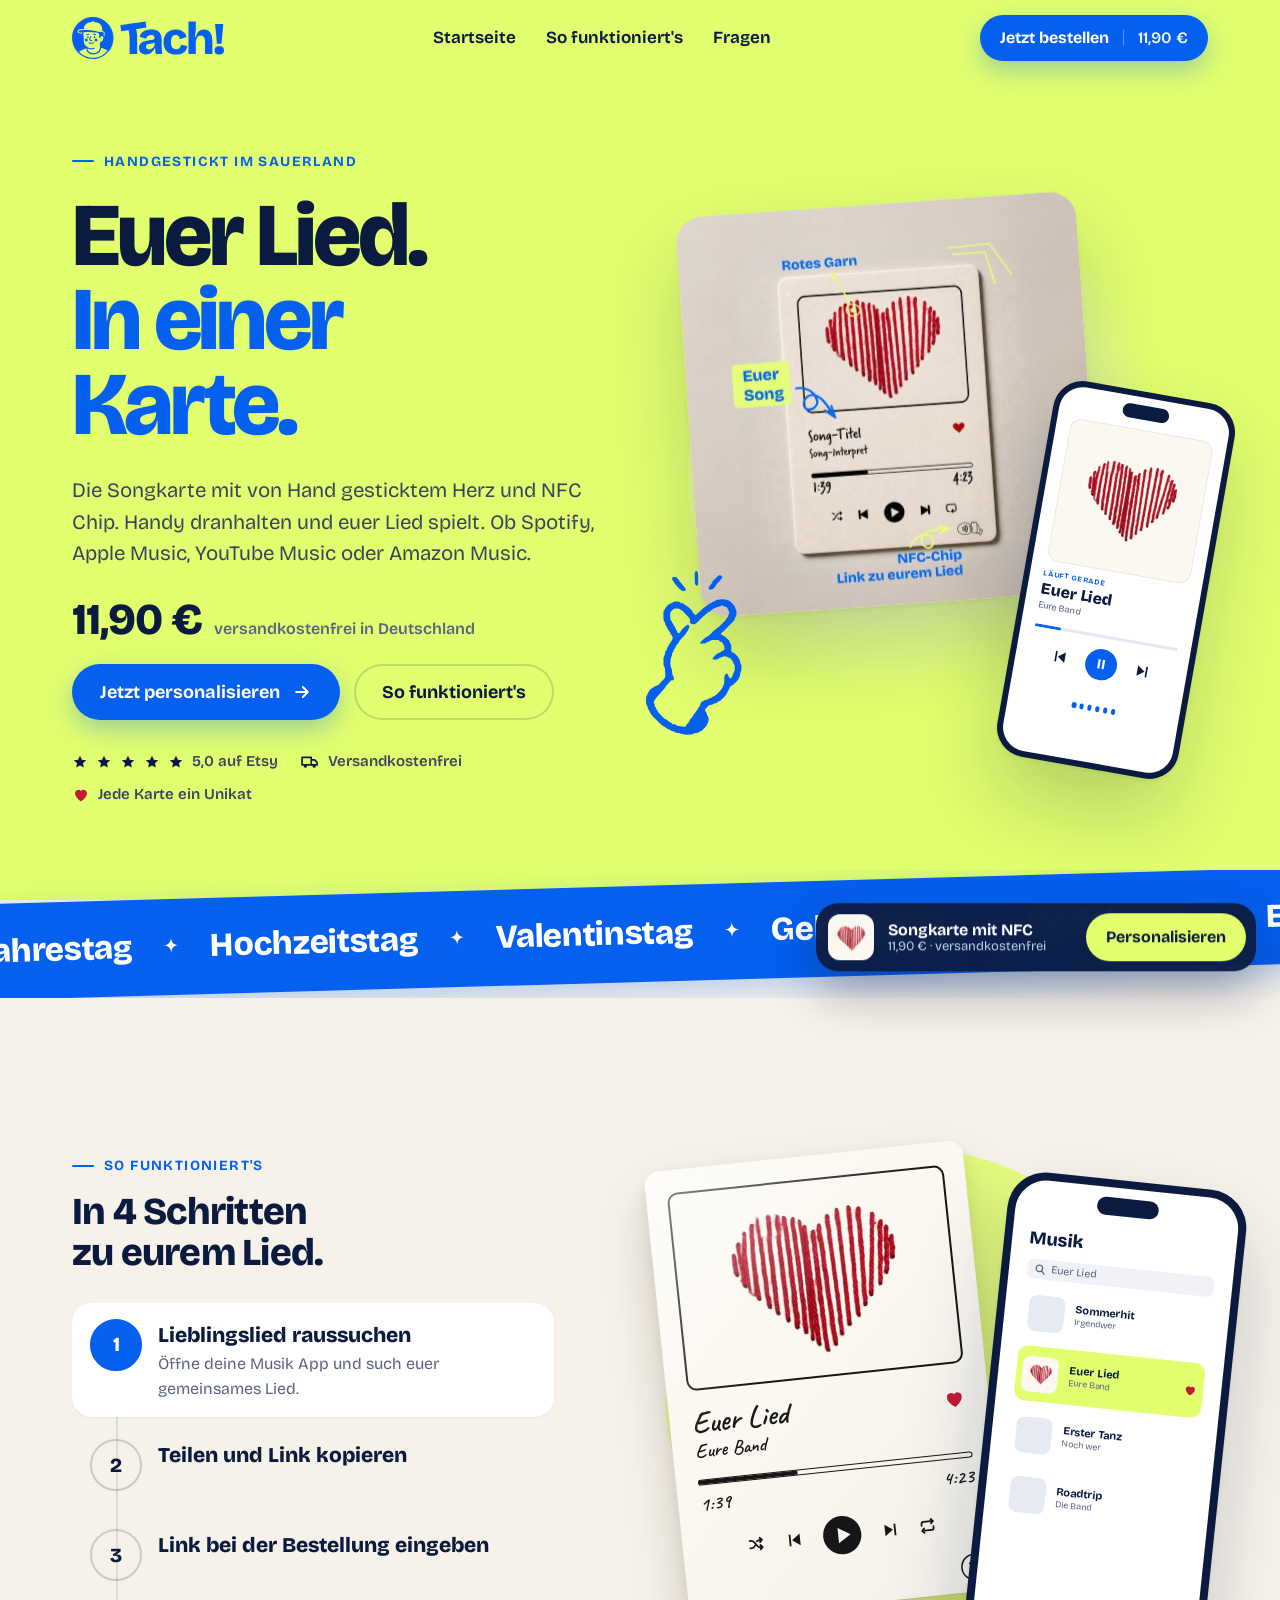
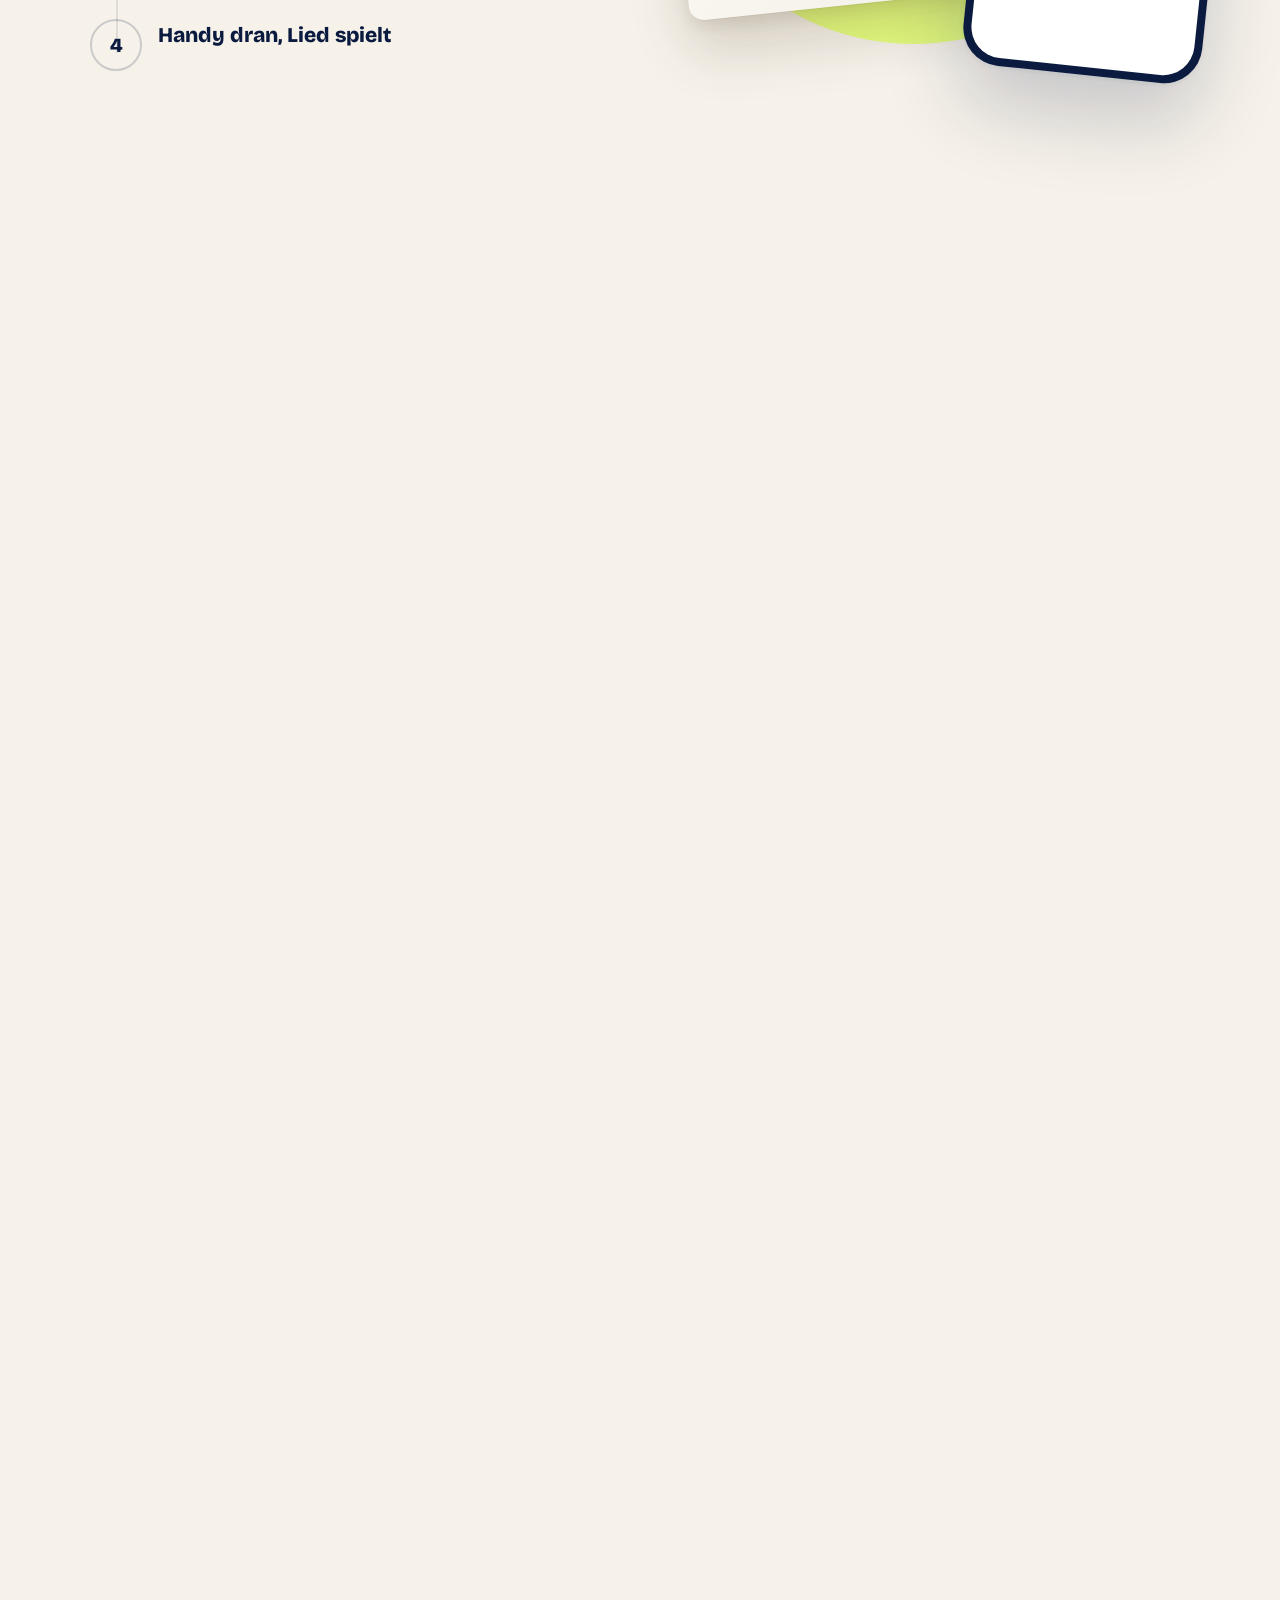
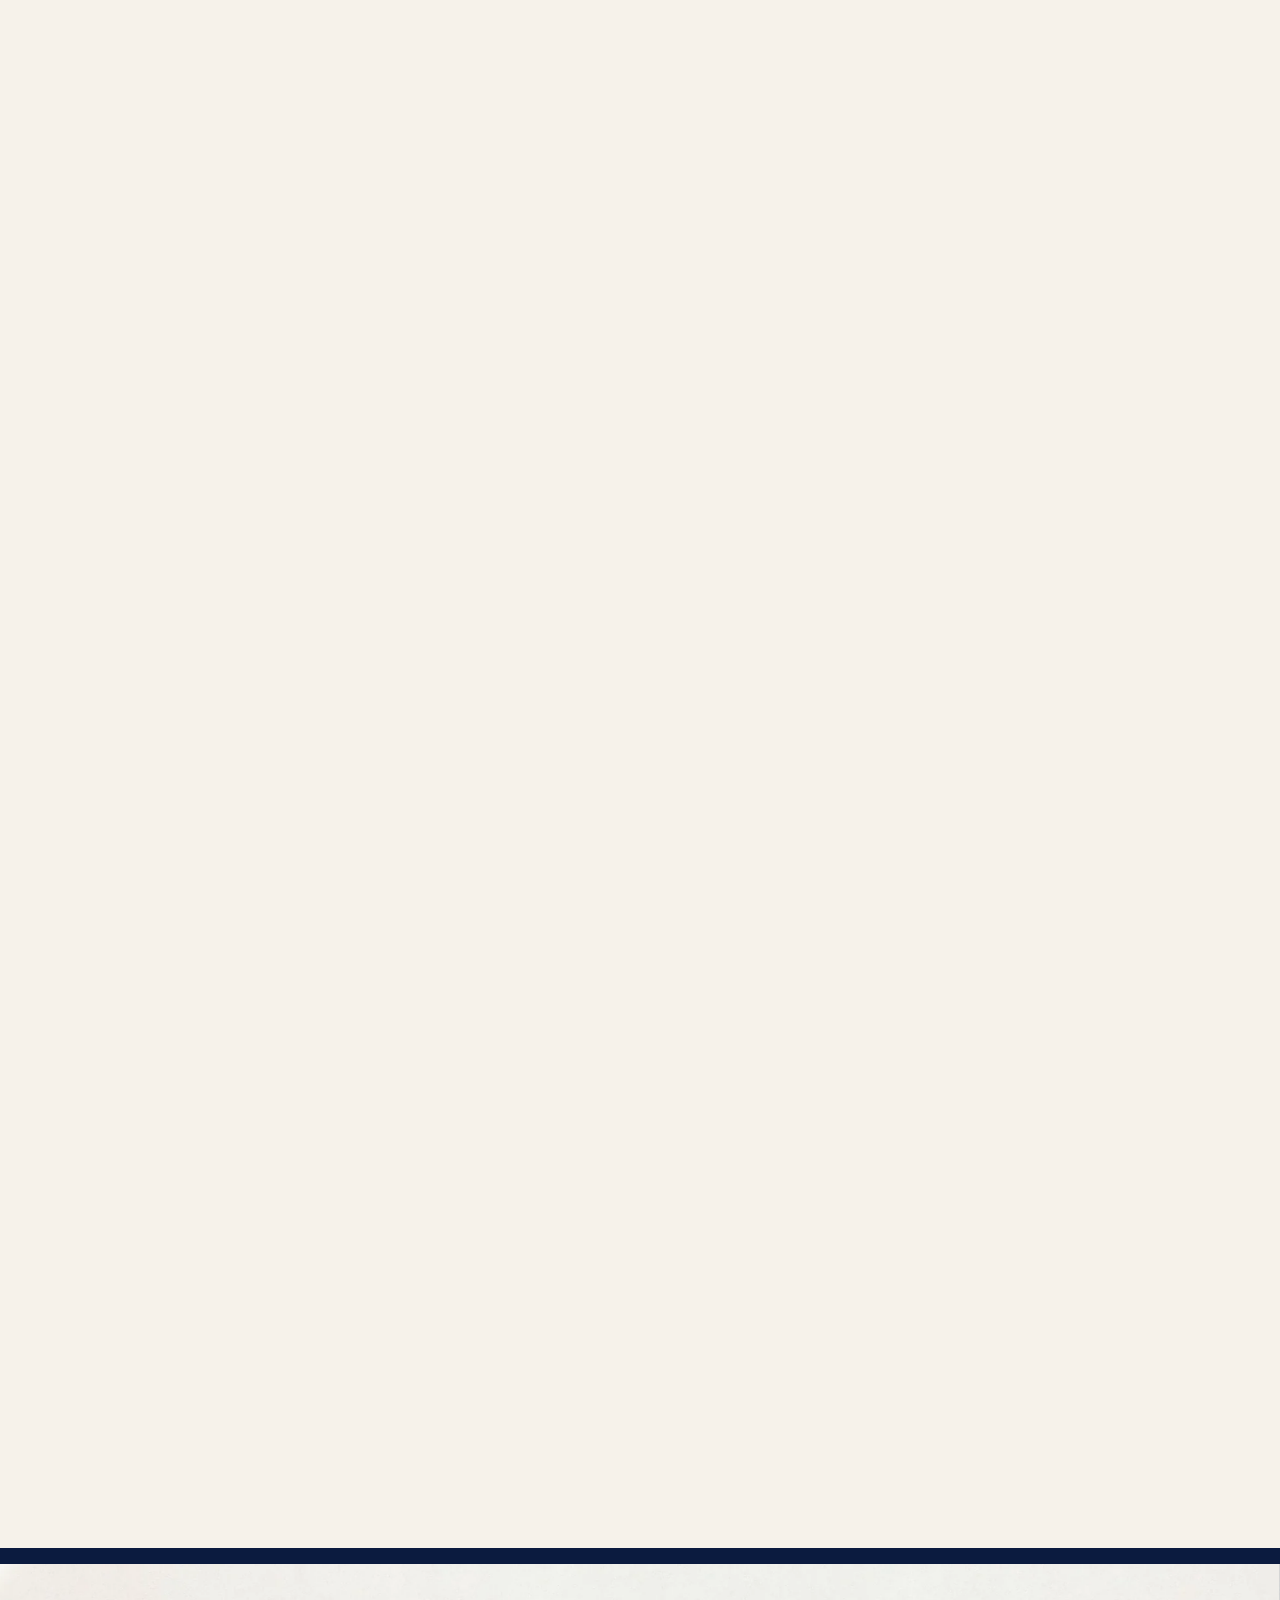
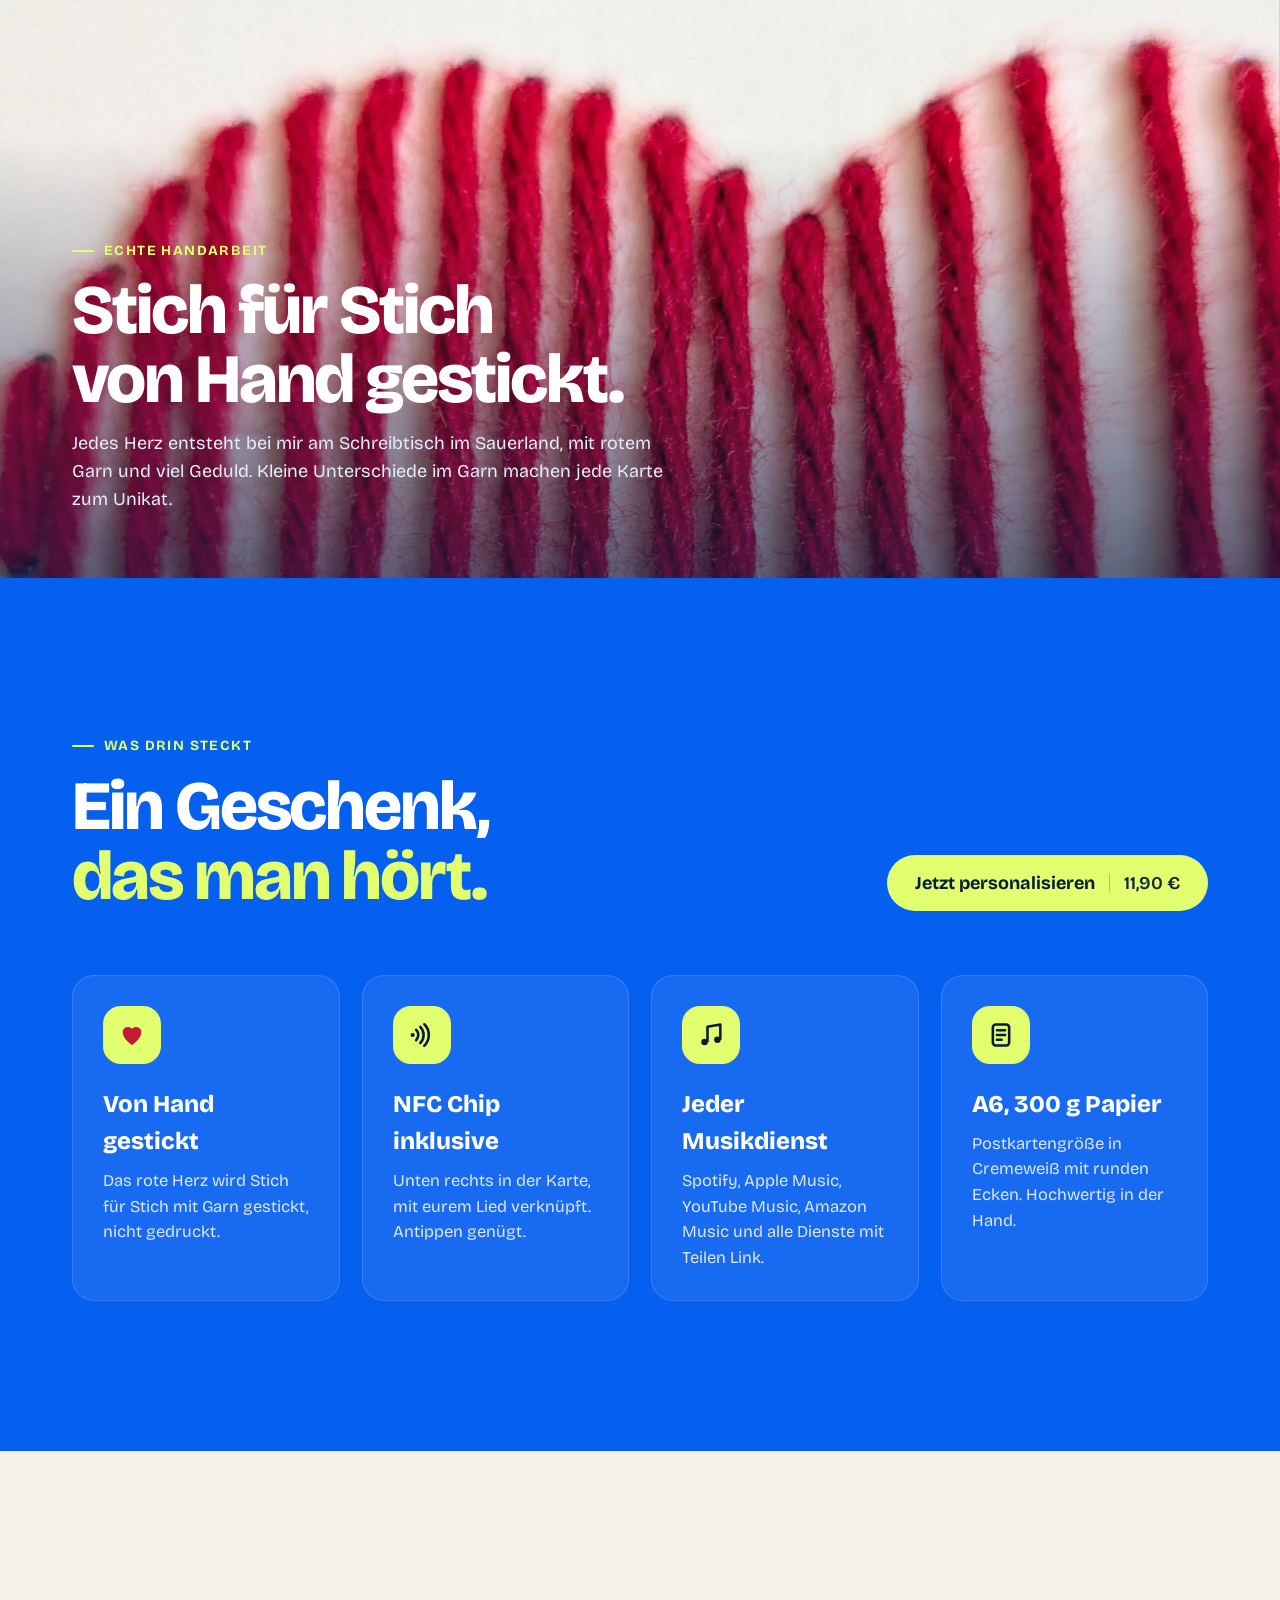
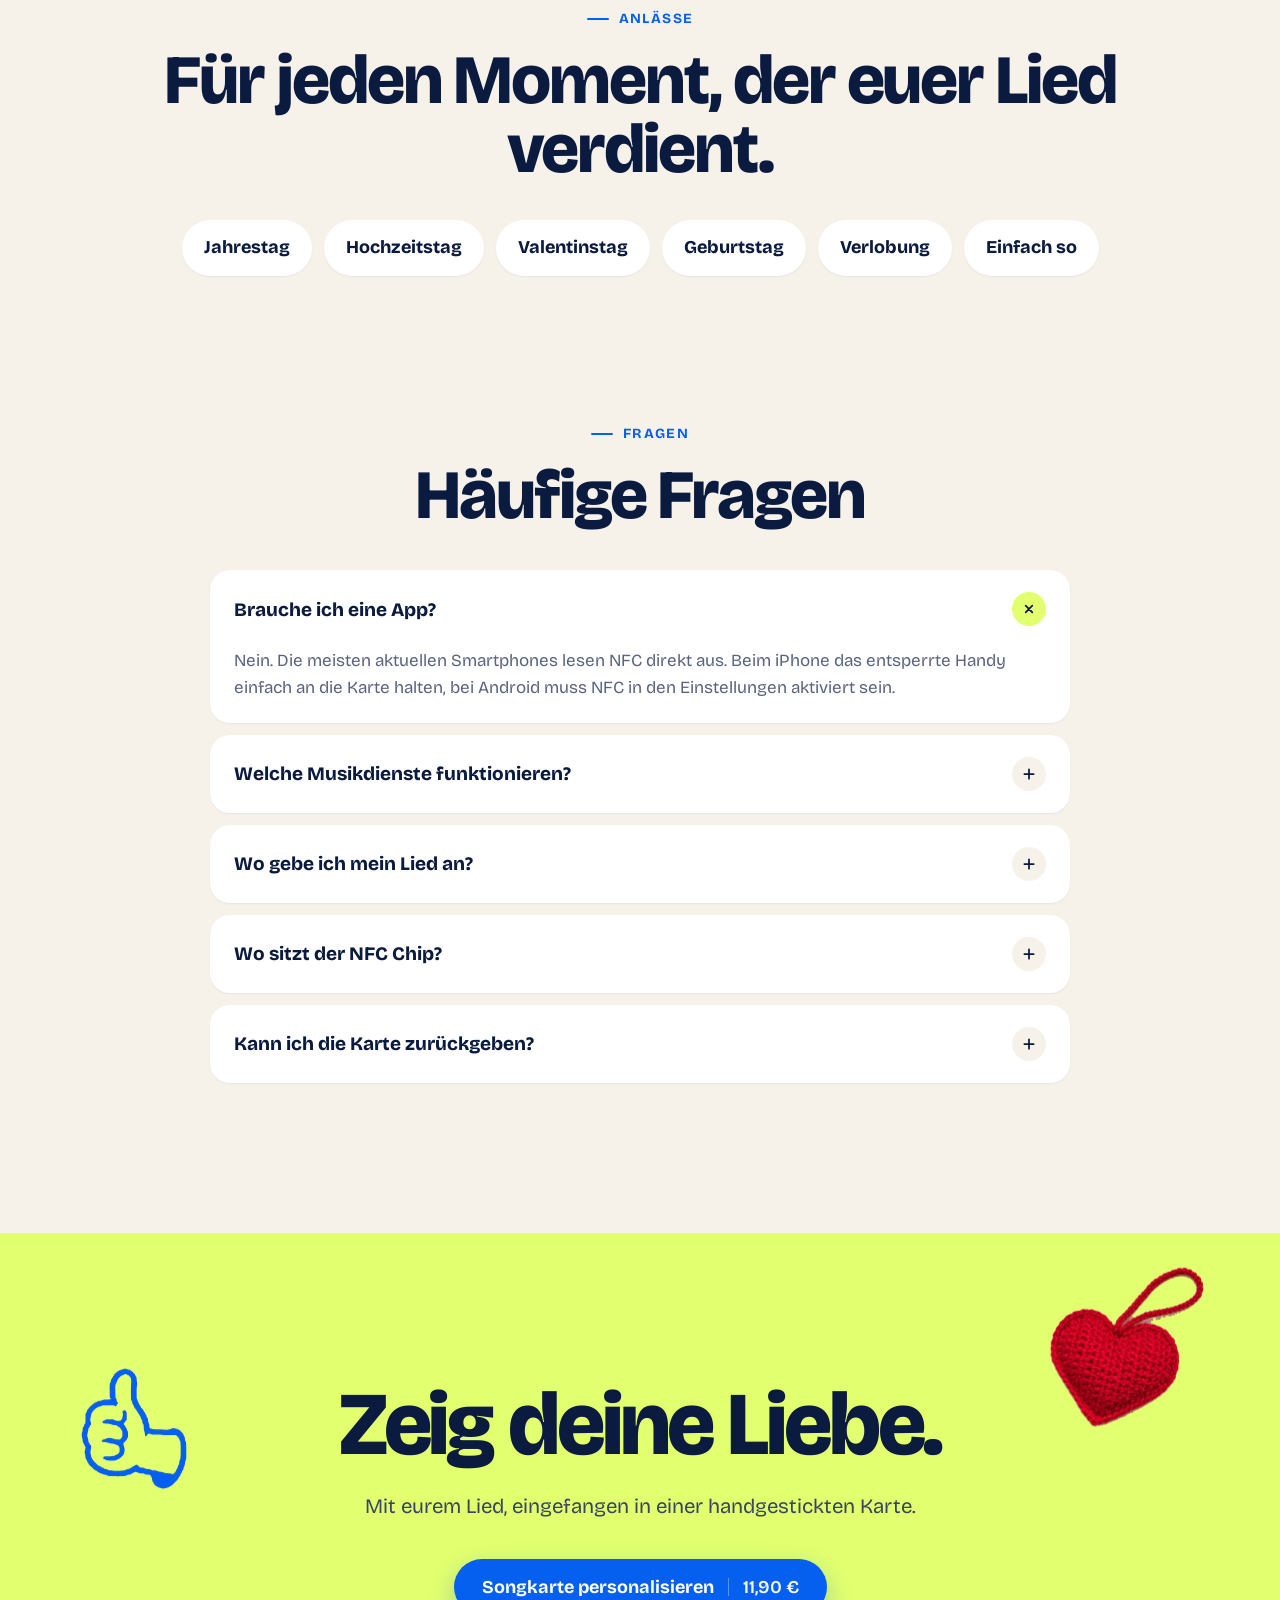
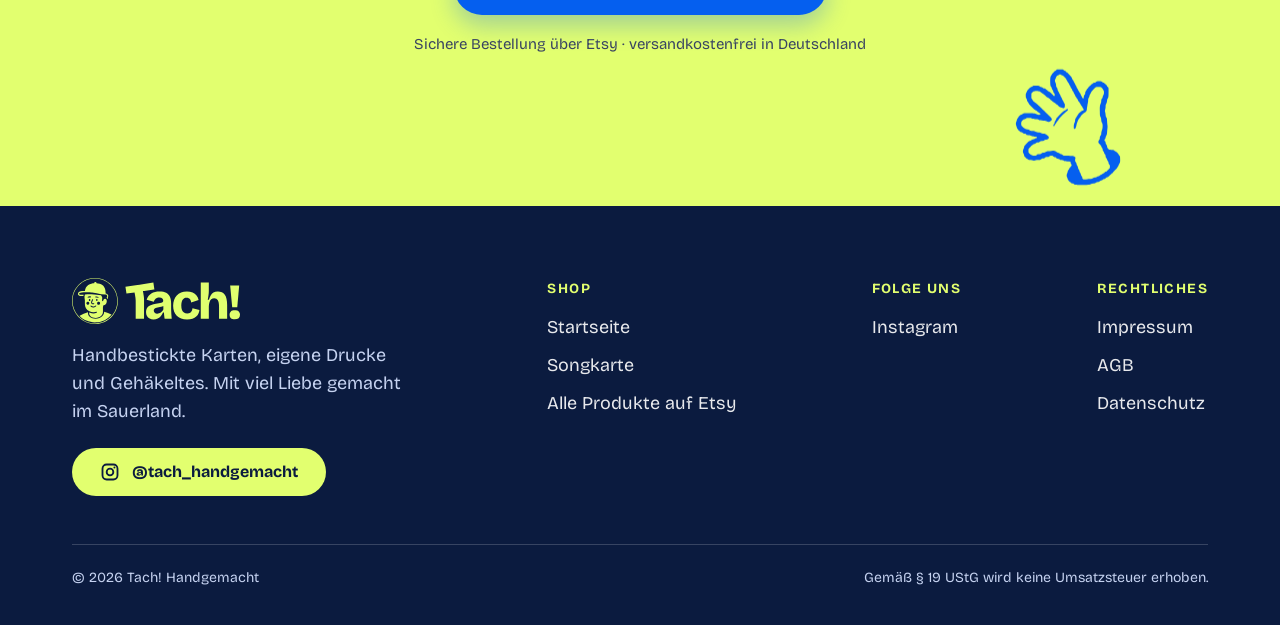
==== commit 83fc8d35: "Mobil: kein seitliches Scrollen mehr durch das Laufband Co-Authored-By: Claude Opus 5.5 <noreply@ant" ====
--- a/tach-website/songkarte.html
+++ b/tach-website/songkarte.html
@@ -54,7 +54,7 @@
 </div>
 </section>
 
-<div class="marquee " aria-hidden="true"><div class="track"><span>Jahrestag<svg width="22" height="22" viewBox="0 0 24 24" aria-hidden="true"><path d="M12 2c.6 5.2 2.8 7.4 8 8-5.2.6-7.4 2.8-8 8-.6-5.2-2.8-7.4-8-8 5.2-.6 7.4-2.8 8-8z" fill="currentColor"/></svg></span><span>Hochzeitstag<svg width="22" height="22" viewBox="0 0 24 24" aria-hidden="true"><path d="M12 2c.6 5.2 2.8 7.4 8 8-5.2.6-7.4 2.8-8 8-.6-5.2-2.8-7.4-8-8 5.2-.6 7.4-2.8 8-8z" fill="currentColor"/></svg></span><span>Valentinstag<svg width="22" height="22" viewBox="0 0 24 24" aria-hidden="true"><path d="M12 2c.6 5.2 2.8 7.4 8 8-5.2.6-7.4 2.8-8 8-.6-5.2-2.8-7.4-8-8 5.2-.6 7.4-2.8 8-8z" fill="currentColor"/></svg></span><span>Geburtstag<svg width="22" height="22" viewBox="0 0 24 24" aria-hidden="true"><path d="M12 2c.6 5.2 2.8 7.4 8 8-5.2.6-7.4 2.8-8 8-.6-5.2-2.8-7.4-8-8 5.2-.6 7.4-2.8 8-8z" fill="currentColor"/></svg></span><span>Verlobung<svg width="22" height="22" viewBox="0 0 24 24" aria-hidden="true"><path d="M12 2c.6 5.2 2.8 7.4 8 8-5.2.6-7.4 2.8-8 8-.6-5.2-2.8-7.4-8-8 5.2-.6 7.4-2.8 8-8z" fill="currentColor"/></svg></span><span>Einfach so<svg width="22" height="22" viewBox="0 0 24 24" aria-hidden="true"><path d="M12 2c.6 5.2 2.8 7.4 8 8-5.2.6-7.4 2.8-8 8-.6-5.2-2.8-7.4-8-8 5.2-.6 7.4-2.8 8-8z" fill="currentColor"/></svg></span><span>Jahrestag<svg width="22" height="22" viewBox="0 0 24 24" aria-hidden="true"><path d="M12 2c.6 5.2 2.8 7.4 8 8-5.2.6-7.4 2.8-8 8-.6-5.2-2.8-7.4-8-8 5.2-.6 7.4-2.8 8-8z" fill="currentColor"/></svg></span><span>Hochzeitstag<svg width="22" height="22" viewBox="0 0 24 24" aria-hidden="true"><path d="M12 2c.6 5.2 2.8 7.4 8 8-5.2.6-7.4 2.8-8 8-.6-5.2-2.8-7.4-8-8 5.2-.6 7.4-2.8 8-8z" fill="currentColor"/></svg></span><span>Valentinstag<svg width="22" height="22" viewBox="0 0 24 24" aria-hidden="true"><path d="M12 2c.6 5.2 2.8 7.4 8 8-5.2.6-7.4 2.8-8 8-.6-5.2-2.8-7.4-8-8 5.2-.6 7.4-2.8 8-8z" fill="currentColor"/></svg></span><span>Geburtstag<svg width="22" height="22" viewBox="0 0 24 24" aria-hidden="true"><path d="M12 2c.6 5.2 2.8 7.4 8 8-5.2.6-7.4 2.8-8 8-.6-5.2-2.8-7.4-8-8 5.2-.6 7.4-2.8 8-8z" fill="currentColor"/></svg></span><span>Verlobung<svg width="22" height="22" viewBox="0 0 24 24" aria-hidden="true"><path d="M12 2c.6 5.2 2.8 7.4 8 8-5.2.6-7.4 2.8-8 8-.6-5.2-2.8-7.4-8-8 5.2-.6 7.4-2.8 8-8z" fill="currentColor"/></svg></span><span>Einfach so<svg width="22" height="22" viewBox="0 0 24 24" aria-hidden="true"><path d="M12 2c.6 5.2 2.8 7.4 8 8-5.2.6-7.4 2.8-8 8-.6-5.2-2.8-7.4-8-8 5.2-.6 7.4-2.8 8-8z" fill="currentColor"/></svg></span><span>Jahrestag<svg width="22" height="22" viewBox="0 0 24 24" aria-hidden="true"><path d="M12 2c.6 5.2 2.8 7.4 8 8-5.2.6-7.4 2.8-8 8-.6-5.2-2.8-7.4-8-8 5.2-.6 7.4-2.8 8-8z" fill="currentColor"/></svg></span><span>Hochzeitstag<svg width="22" height="22" viewBox="0 0 24 24" aria-hidden="true"><path d="M12 2c.6 5.2 2.8 7.4 8 8-5.2.6-7.4 2.8-8 8-.6-5.2-2.8-7.4-8-8 5.2-.6 7.4-2.8 8-8z" fill="currentColor"/></svg></span><span>Valentinstag<svg width="22" height="22" viewBox="0 0 24 24" aria-hidden="true"><path d="M12 2c.6 5.2 2.8 7.4 8 8-5.2.6-7.4 2.8-8 8-.6-5.2-2.8-7.4-8-8 5.2-.6 7.4-2.8 8-8z" fill="currentColor"/></svg></span><span>Geburtstag<svg width="22" height="22" viewBox="0 0 24 24" aria-hidden="true"><path d="M12 2c.6 5.2 2.8 7.4 8 8-5.2.6-7.4 2.8-8 8-.6-5.2-2.8-7.4-8-8 5.2-.6 7.4-2.8 8-8z" fill="currentColor"/></svg></span><span>Verlobung<svg width="22" height="22" viewBox="0 0 24 24" aria-hidden="true"><path d="M12 2c.6 5.2 2.8 7.4 8 8-5.2.6-7.4 2.8-8 8-.6-5.2-2.8-7.4-8-8 5.2-.6 7.4-2.8 8-8z" fill="currentColor"/></svg></span><span>Einfach so<svg width="22" height="22" viewBox="0 0 24 24" aria-hidden="true"><path d="M12 2c.6 5.2 2.8 7.4 8 8-5.2.6-7.4 2.8-8 8-.6-5.2-2.8-7.4-8-8 5.2-.6 7.4-2.8 8-8z" fill="currentColor"/></svg></span><span>Jahrestag<svg width="22" height="22" viewBox="0 0 24 24" aria-hidden="true"><path d="M12 2c.6 5.2 2.8 7.4 8 8-5.2.6-7.4 2.8-8 8-.6-5.2-2.8-7.4-8-8 5.2-.6 7.4-2.8 8-8z" fill="currentColor"/></svg></span><span>Hochzeitstag<svg width="22" height="22" viewBox="0 0 24 24" aria-hidden="true"><path d="M12 2c.6 5.2 2.8 7.4 8 8-5.2.6-7.4 2.8-8 8-.6-5.2-2.8-7.4-8-8 5.2-.6 7.4-2.8 8-8z" fill="currentColor"/></svg></span><span>Valentinstag<svg width="22" height="22" viewBox="0 0 24 24" aria-hidden="true"><path d="M12 2c.6 5.2 2.8 7.4 8 8-5.2.6-7.4 2.8-8 8-.6-5.2-2.8-7.4-8-8 5.2-.6 7.4-2.8 8-8z" fill="currentColor"/></svg></span><span>Geburtstag<svg width="22" height="22" viewBox="0 0 24 24" aria-hidden="true"><path d="M12 2c.6 5.2 2.8 7.4 8 8-5.2.6-7.4 2.8-8 8-.6-5.2-2.8-7.4-8-8 5.2-.6 7.4-2.8 8-8z" fill="currentColor"/></svg></span><span>Verlobung<svg width="22" height="22" viewBox="0 0 24 24" aria-hidden="true"><path d="M12 2c.6 5.2 2.8 7.4 8 8-5.2.6-7.4 2.8-8 8-.6-5.2-2.8-7.4-8-8 5.2-.6 7.4-2.8 8-8z" fill="currentColor"/></svg></span><span>Einfach so<svg width="22" height="22" viewBox="0 0 24 24" aria-hidden="true"><path d="M12 2c.6 5.2 2.8 7.4 8 8-5.2.6-7.4 2.8-8 8-.6-5.2-2.8-7.4-8-8 5.2-.6 7.4-2.8 8-8z" fill="currentColor"/></svg></span></div></div>
+<div class="mq-wrap"><div class="marquee " aria-hidden="true"><div class="track"><span>Jahrestag<svg width="22" height="22" viewBox="0 0 24 24" aria-hidden="true"><path d="M12 2c.6 5.2 2.8 7.4 8 8-5.2.6-7.4 2.8-8 8-.6-5.2-2.8-7.4-8-8 5.2-.6 7.4-2.8 8-8z" fill="currentColor"/></svg></span><span>Hochzeitstag<svg width="22" height="22" viewBox="0 0 24 24" aria-hidden="true"><path d="M12 2c.6 5.2 2.8 7.4 8 8-5.2.6-7.4 2.8-8 8-.6-5.2-2.8-7.4-8-8 5.2-.6 7.4-2.8 8-8z" fill="currentColor"/></svg></span><span>Valentinstag<svg width="22" height="22" viewBox="0 0 24 24" aria-hidden="true"><path d="M12 2c.6 5.2 2.8 7.4 8 8-5.2.6-7.4 2.8-8 8-.6-5.2-2.8-7.4-8-8 5.2-.6 7.4-2.8 8-8z" fill="currentColor"/></svg></span><span>Geburtstag<svg width="22" height="22" viewBox="0 0 24 24" aria-hidden="true"><path d="M12 2c.6 5.2 2.8 7.4 8 8-5.2.6-7.4 2.8-8 8-.6-5.2-2.8-7.4-8-8 5.2-.6 7.4-2.8 8-8z" fill="currentColor"/></svg></span><span>Verlobung<svg width="22" height="22" viewBox="0 0 24 24" aria-hidden="true"><path d="M12 2c.6 5.2 2.8 7.4 8 8-5.2.6-7.4 2.8-8 8-.6-5.2-2.8-7.4-8-8 5.2-.6 7.4-2.8 8-8z" fill="currentColor"/></svg></span><span>Einfach so<svg width="22" height="22" viewBox="0 0 24 24" aria-hidden="true"><path d="M12 2c.6 5.2 2.8 7.4 8 8-5.2.6-7.4 2.8-8 8-.6-5.2-2.8-7.4-8-8 5.2-.6 7.4-2.8 8-8z" fill="currentColor"/></svg></span><span>Jahrestag<svg width="22" height="22" viewBox="0 0 24 24" aria-hidden="true"><path d="M12 2c.6 5.2 2.8 7.4 8 8-5.2.6-7.4 2.8-8 8-.6-5.2-2.8-7.4-8-8 5.2-.6 7.4-2.8 8-8z" fill="currentColor"/></svg></span><span>Hochzeitstag<svg width="22" height="22" viewBox="0 0 24 24" aria-hidden="true"><path d="M12 2c.6 5.2 2.8 7.4 8 8-5.2.6-7.4 2.8-8 8-.6-5.2-2.8-7.4-8-8 5.2-.6 7.4-2.8 8-8z" fill="currentColor"/></svg></span><span>Valentinstag<svg width="22" height="22" viewBox="0 0 24 24" aria-hidden="true"><path d="M12 2c.6 5.2 2.8 7.4 8 8-5.2.6-7.4 2.8-8 8-.6-5.2-2.8-7.4-8-8 5.2-.6 7.4-2.8 8-8z" fill="currentColor"/></svg></span><span>Geburtstag<svg width="22" height="22" viewBox="0 0 24 24" aria-hidden="true"><path d="M12 2c.6 5.2 2.8 7.4 8 8-5.2.6-7.4 2.8-8 8-.6-5.2-2.8-7.4-8-8 5.2-.6 7.4-2.8 8-8z" fill="currentColor"/></svg></span><span>Verlobung<svg width="22" height="22" viewBox="0 0 24 24" aria-hidden="true"><path d="M12 2c.6 5.2 2.8 7.4 8 8-5.2.6-7.4 2.8-8 8-.6-5.2-2.8-7.4-8-8 5.2-.6 7.4-2.8 8-8z" fill="currentColor"/></svg></span><span>Einfach so<svg width="22" height="22" viewBox="0 0 24 24" aria-hidden="true"><path d="M12 2c.6 5.2 2.8 7.4 8 8-5.2.6-7.4 2.8-8 8-.6-5.2-2.8-7.4-8-8 5.2-.6 7.4-2.8 8-8z" fill="currentColor"/></svg></span><span>Jahrestag<svg width="22" height="22" viewBox="0 0 24 24" aria-hidden="true"><path d="M12 2c.6 5.2 2.8 7.4 8 8-5.2.6-7.4 2.8-8 8-.6-5.2-2.8-7.4-8-8 5.2-.6 7.4-2.8 8-8z" fill="currentColor"/></svg></span><span>Hochzeitstag<svg width="22" height="22" viewBox="0 0 24 24" aria-hidden="true"><path d="M12 2c.6 5.2 2.8 7.4 8 8-5.2.6-7.4 2.8-8 8-.6-5.2-2.8-7.4-8-8 5.2-.6 7.4-2.8 8-8z" fill="currentColor"/></svg></span><span>Valentinstag<svg width="22" height="22" viewBox="0 0 24 24" aria-hidden="true"><path d="M12 2c.6 5.2 2.8 7.4 8 8-5.2.6-7.4 2.8-8 8-.6-5.2-2.8-7.4-8-8 5.2-.6 7.4-2.8 8-8z" fill="currentColor"/></svg></span><span>Geburtstag<svg width="22" height="22" viewBox="0 0 24 24" aria-hidden="true"><path d="M12 2c.6 5.2 2.8 7.4 8 8-5.2.6-7.4 2.8-8 8-.6-5.2-2.8-7.4-8-8 5.2-.6 7.4-2.8 8-8z" fill="currentColor"/></svg></span><span>Verlobung<svg width="22" height="22" viewBox="0 0 24 24" aria-hidden="true"><path d="M12 2c.6 5.2 2.8 7.4 8 8-5.2.6-7.4 2.8-8 8-.6-5.2-2.8-7.4-8-8 5.2-.6 7.4-2.8 8-8z" fill="currentColor"/></svg></span><span>Einfach so<svg width="22" height="22" viewBox="0 0 24 24" aria-hidden="true"><path d="M12 2c.6 5.2 2.8 7.4 8 8-5.2.6-7.4 2.8-8 8-.6-5.2-2.8-7.4-8-8 5.2-.6 7.4-2.8 8-8z" fill="currentColor"/></svg></span><span>Jahrestag<svg width="22" height="22" viewBox="0 0 24 24" aria-hidden="true"><path d="M12 2c.6 5.2 2.8 7.4 8 8-5.2.6-7.4 2.8-8 8-.6-5.2-2.8-7.4-8-8 5.2-.6 7.4-2.8 8-8z" fill="currentColor"/></svg></span><span>Hochzeitstag<svg width="22" height="22" viewBox="0 0 24 24" aria-hidden="true"><path d="M12 2c.6 5.2 2.8 7.4 8 8-5.2.6-7.4 2.8-8 8-.6-5.2-2.8-7.4-8-8 5.2-.6 7.4-2.8 8-8z" fill="currentColor"/></svg></span><span>Valentinstag<svg width="22" height="22" viewBox="0 0 24 24" aria-hidden="true"><path d="M12 2c.6 5.2 2.8 7.4 8 8-5.2.6-7.4 2.8-8 8-.6-5.2-2.8-7.4-8-8 5.2-.6 7.4-2.8 8-8z" fill="currentColor"/></svg></span><span>Geburtstag<svg width="22" height="22" viewBox="0 0 24 24" aria-hidden="true"><path d="M12 2c.6 5.2 2.8 7.4 8 8-5.2.6-7.4 2.8-8 8-.6-5.2-2.8-7.4-8-8 5.2-.6 7.4-2.8 8-8z" fill="currentColor"/></svg></span><span>Verlobung<svg width="22" height="22" viewBox="0 0 24 24" aria-hidden="true"><path d="M12 2c.6 5.2 2.8 7.4 8 8-5.2.6-7.4 2.8-8 8-.6-5.2-2.8-7.4-8-8 5.2-.6 7.4-2.8 8-8z" fill="currentColor"/></svg></span><span>Einfach so<svg width="22" height="22" viewBox="0 0 24 24" aria-hidden="true"><path d="M12 2c.6 5.2 2.8 7.4 8 8-5.2.6-7.4 2.8-8 8-.6-5.2-2.8-7.4-8-8 5.2-.6 7.4-2.8 8-8z" fill="currentColor"/></svg></span></div></div></div>
 
 <section class="story" id="so-gehts">
 <div class="story-pin">
--- a/tach-website/assets/site.css
+++ b/tach-website/assets/site.css
@@ -352,3 +352,7 @@
   .buybar .btn{padding:0 16px;font-size:15px}
 }
 .story-text{position:relative;z-index:2}
+/* Kein seitliches Scrollen auf dem Handy */
+html,body{overflow-x:hidden}
+@supports (overflow:clip){html,body{overflow-x:clip}}
+.mq-wrap{position:relative;z-index:2;overflow:hidden;padding:30px 0;margin:-30px 0}
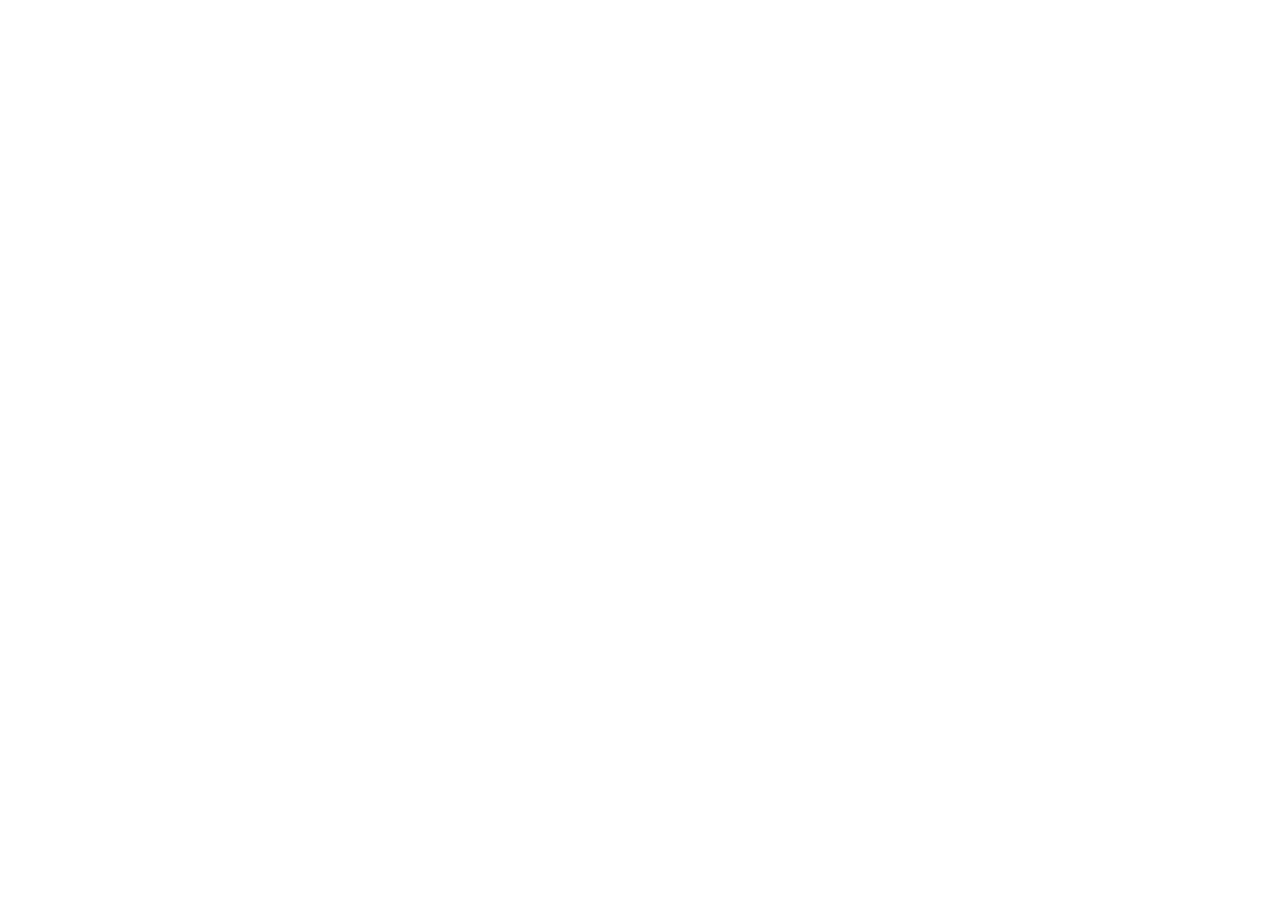
==== commit b0ffa3c4: "Pause: Startseite und Songkarte leiten zum Etsy Shop weiter Rückgängig machen mit git revert dieses " ====
--- a/tach-website/songkarte.html
+++ b/tach-website/songkarte.html
@@ -1,187 +1,15 @@
-<!doctype html>
+<!DOCTYPE html>
 <html lang="de">
 <head>
 <meta charset="utf-8">
-<meta name="viewport" content="width=device-width, initial-scale=1, viewport-fit=cover">
-<title>Songkarte mit NFC | Tach! Handgemacht</title>
-<meta name="description" content="Die Songkarte mit handgesticktem Herz und NFC Chip. Handy dranhalten und euer Lied spielt. 11,90 € versandkostenfrei.">
-<meta property="og:title" content="Songkarte mit NFC | Tach! Handgemacht">
-<meta property="og:description" content="Die Songkarte mit handgesticktem Herz und NFC Chip. Handy dranhalten und euer Lied spielt. 11,90 € versandkostenfrei.">
-<meta property="og:image" content="https://www.tach-handgemacht.de/assets/songkarte.jpg">
-<meta name="theme-color" content="#E2FF6F">
-<link rel="canonical" href="https://www.tach-handgemacht.de/songkarte.html">
-<link rel="icon" type="image/svg+xml" href="assets/favicon.svg">
-<link rel="preload" href="assets/bricolage.ttf" as="font" type="font/ttf" crossorigin>
-<link rel="stylesheet" href="assets/site.css">
-<script src="assets/site.js" defer></script>
+<meta name="viewport" content="width=device-width,initial-scale=1">
+<meta name="robots" content="noindex">
+<meta http-equiv="refresh" content="0; url=https://www.etsy.com/de/listing/4562958963/liebeskarte-personalisiert-handgestickt">
+<link rel="canonical" href="https://www.etsy.com/de/listing/4562958963/liebeskarte-personalisiert-handgestickt">
+<link rel="icon" href="/assets/favicon.svg">
+<title>Tach! Handgemacht</title>
+<script>location.replace("https://www.etsy.com/de/listing/4562958963/liebeskarte-personalisiert-handgestickt")</script>
+<style>body{margin:0;min-height:100vh;display:grid;place-items:center;background:#F6F2EA;color:#0B1B3F;font:17px/1.5 system-ui,sans-serif;text-align:center;padding:16px}a{color:#055FEF}</style>
 </head>
-<body>
-<header class="hdr"><div class="wrap">
-<a class="logo" href="index.html" aria-label="Tach! Handgemacht, Startseite"><img src="assets/logo-blue.svg" alt="Tach! Handgemacht" width="120" height="42"></a>
-<nav class="nav" aria-label="Hauptnavigation"><a href="index.html">Startseite</a><a href="#so-gehts">So funktioniert's</a><a href="#fragen">Fragen</a></nav>
-<a class="btn btn-primary" href="https://www.etsy.com/de/listing/4562958963/liebeskarte-personalisiert-handgestickt" target="_blank" rel="noopener">Jetzt bestellen<span class="price">11,90 €</span></a>
-</div></header>
-<main>
-<section class="hero">
-<div class="wrap">
-<div>
-<div class="eyebrow hero-in" style="--d:60ms">Handgestickt im Sauerland</div>
-<h1 class="h-xl" style="margin-top:22px"><span class="ln"><span>Euer Lied.</span></span><span class="ln"><span class="accent">In einer</span></span><span class="ln"><span class="accent">Karte.</span></span></h1>
-<p class="lead hero-in" style="--d:480ms">Die Songkarte mit von Hand gesticktem Herz und NFC Chip. Handy dranhalten und euer Lied spielt. Ob Spotify, Apple Music, YouTube Music oder Amazon Music.</p>
-<div class="price-tag hero-in" style="--d:580ms"><b>11,90 €</b><span>versandkostenfrei in Deutschland</span></div>
-<div class="cta-row hero-in" style="--d:660ms;margin-top:22px" data-hero-cta>
-<a class="btn btn-primary" href="https://www.etsy.com/de/listing/4562958963/liebeskarte-personalisiert-handgestickt" target="_blank" rel="noopener">Jetzt personalisieren <svg width="20" height="20" viewBox="0 0 24 24" aria-hidden="true"><path d="M5 12h14M13 6l6 6-6 6" fill="none" stroke="currentColor" stroke-width="2.4" stroke-linecap="round" stroke-linejoin="round"/></svg></a>
-<a class="btn btn-ghost" href="#so-gehts">So funktioniert's</a>
-</div>
-<div class="trust hero-in" style="--d:780ms"><span><span class="stars" aria-hidden="true"><svg width="16" height="16" viewBox="0 0 24 24" aria-hidden="true"><path d="M12 2.8l2.8 5.9 6.4.8-4.7 4.4 1.2 6.3L12 17.1l-5.7 3.1 1.2-6.3L2.8 9.5l6.4-.8z" fill="#0B1B3F"/></svg><svg width="16" height="16" viewBox="0 0 24 24" aria-hidden="true"><path d="M12 2.8l2.8 5.9 6.4.8-4.7 4.4 1.2 6.3L12 17.1l-5.7 3.1 1.2-6.3L2.8 9.5l6.4-.8z" fill="#0B1B3F"/></svg><svg width="16" height="16" viewBox="0 0 24 24" aria-hidden="true"><path d="M12 2.8l2.8 5.9 6.4.8-4.7 4.4 1.2 6.3L12 17.1l-5.7 3.1 1.2-6.3L2.8 9.5l6.4-.8z" fill="#0B1B3F"/></svg><svg width="16" height="16" viewBox="0 0 24 24" aria-hidden="true"><path d="M12 2.8l2.8 5.9 6.4.8-4.7 4.4 1.2 6.3L12 17.1l-5.7 3.1 1.2-6.3L2.8 9.5l6.4-.8z" fill="#0B1B3F"/></svg><svg width="16" height="16" viewBox="0 0 24 24" aria-hidden="true"><path d="M12 2.8l2.8 5.9 6.4.8-4.7 4.4 1.2 6.3L12 17.1l-5.7 3.1 1.2-6.3L2.8 9.5l6.4-.8z" fill="#0B1B3F"/></svg></span> 5,0 auf Etsy</span><span><svg width="20" height="20" viewBox="0 0 24 24" aria-hidden="true"><path d="M2.5 6.5h11v9h-11zM13.5 9.5h4l3 3v3h-7z" fill="none" stroke="#0B1B3F" stroke-width="2" stroke-linejoin="round"/><circle cx="6.5" cy="17" r="1.8" fill="#0B1B3F"/><circle cx="17" cy="17" r="1.8" fill="#0B1B3F"/></svg> Versandkostenfrei</span><span><svg width="18" height="18" viewBox="0 0 24 24" aria-hidden="true"><path d="M12 20.5s-8-5-8-11.1A4.6 4.6 0 0 1 12 6.6a4.6 4.6 0 0 1 8 2.8c0 6.1-8 11.1-8 11.1z" fill="#C21B35"/></svg> Jede Karte ein Unikat</span></div>
-</div>
-<div class="hero-stage" style="container-type:inline-size" aria-hidden="true">
-<div class="hero-blob"></div>
-<div class="layer" data-speed="0.05" data-depth="0.5" style="left:4%;top:4%;width:74cqw">
-  <div class="pop" style="--rot:-4deg;--d:300ms"><img src="assets/songkarte.jpg" alt="" width="900" height="900" style="width:100%;border-radius:5cqw;box-shadow:var(--shadow-lg)"></div>
-</div>
-<div class="layer" data-speed="-0.1" data-depth="1.1" style="right:0;bottom:0">
-  <div class="pop" style="--rot:10deg;--d:650ms"><div class="phone " style="--pw:34cqw" aria-hidden="true"><div class="scr"><span class="isl"></span><div class="screen on" style="padding-top:2.4em"><div class="np-art"><img src="assets/stickherz.webp" alt=""></div>
-<div class="np-k">Läuft gerade</div><div class="np-t">Euer Lied</div><div class="np-s">Eure Band</div>
-<div class="np-bar"><i></i></div>
-<div class="np-ctl"><svg width="16" height="16" viewBox="0 0 24 24"><path d="M5 4h2.5v16H5zM20 4v16L9 12z" fill="#0B1B3F"/></svg><span class="pp"><svg width="16" height="16" viewBox="0 0 24 24"><path d="M7 5h3.4v14H7zM13.6 5H17v14h-3.4z" fill="#fff"/></svg></span><svg width="16" height="16" viewBox="0 0 24 24"><path d="M16.5 4H19v16h-2.5zM4 4v16l11-8z" fill="#0B1B3F"/></svg></div>
-<div class="eq"><i></i><i></i><i></i><i></i><i></i><i></i></div></div></div></div></div>
-</div>
-<div class="layer" data-speed="0.2" data-depth="1.6" style="left:-5%;bottom:4%;width:20cqw">
-  <div class="pop" style="--d:900ms"><img class="wiggle" src="assets/hand-e49-blue.svg" alt="" style="width:100%"></div>
-</div>
-</div>
-</div>
-</section>
-
-<div class="mq-wrap"><div class="marquee " aria-hidden="true"><div class="track"><span>Jahrestag<svg width="22" height="22" viewBox="0 0 24 24" aria-hidden="true"><path d="M12 2c.6 5.2 2.8 7.4 8 8-5.2.6-7.4 2.8-8 8-.6-5.2-2.8-7.4-8-8 5.2-.6 7.4-2.8 8-8z" fill="currentColor"/></svg></span><span>Hochzeitstag<svg width="22" height="22" viewBox="0 0 24 24" aria-hidden="true"><path d="M12 2c.6 5.2 2.8 7.4 8 8-5.2.6-7.4 2.8-8 8-.6-5.2-2.8-7.4-8-8 5.2-.6 7.4-2.8 8-8z" fill="currentColor"/></svg></span><span>Valentinstag<svg width="22" height="22" viewBox="0 0 24 24" aria-hidden="true"><path d="M12 2c.6 5.2 2.8 7.4 8 8-5.2.6-7.4 2.8-8 8-.6-5.2-2.8-7.4-8-8 5.2-.6 7.4-2.8 8-8z" fill="currentColor"/></svg></span><span>Geburtstag<svg width="22" height="22" viewBox="0 0 24 24" aria-hidden="true"><path d="M12 2c.6 5.2 2.8 7.4 8 8-5.2.6-7.4 2.8-8 8-.6-5.2-2.8-7.4-8-8 5.2-.6 7.4-2.8 8-8z" fill="currentColor"/></svg></span><span>Verlobung<svg width="22" height="22" viewBox="0 0 24 24" aria-hidden="true"><path d="M12 2c.6 5.2 2.8 7.4 8 8-5.2.6-7.4 2.8-8 8-.6-5.2-2.8-7.4-8-8 5.2-.6 7.4-2.8 8-8z" fill="currentColor"/></svg></span><span>Einfach so<svg width="22" height="22" viewBox="0 0 24 24" aria-hidden="true"><path d="M12 2c.6 5.2 2.8 7.4 8 8-5.2.6-7.4 2.8-8 8-.6-5.2-2.8-7.4-8-8 5.2-.6 7.4-2.8 8-8z" fill="currentColor"/></svg></span><span>Jahrestag<svg width="22" height="22" viewBox="0 0 24 24" aria-hidden="true"><path d="M12 2c.6 5.2 2.8 7.4 8 8-5.2.6-7.4 2.8-8 8-.6-5.2-2.8-7.4-8-8 5.2-.6 7.4-2.8 8-8z" fill="currentColor"/></svg></span><span>Hochzeitstag<svg width="22" height="22" viewBox="0 0 24 24" aria-hidden="true"><path d="M12 2c.6 5.2 2.8 7.4 8 8-5.2.6-7.4 2.8-8 8-.6-5.2-2.8-7.4-8-8 5.2-.6 7.4-2.8 8-8z" fill="currentColor"/></svg></span><span>Valentinstag<svg width="22" height="22" viewBox="0 0 24 24" aria-hidden="true"><path d="M12 2c.6 5.2 2.8 7.4 8 8-5.2.6-7.4 2.8-8 8-.6-5.2-2.8-7.4-8-8 5.2-.6 7.4-2.8 8-8z" fill="currentColor"/></svg></span><span>Geburtstag<svg width="22" height="22" viewBox="0 0 24 24" aria-hidden="true"><path d="M12 2c.6 5.2 2.8 7.4 8 8-5.2.6-7.4 2.8-8 8-.6-5.2-2.8-7.4-8-8 5.2-.6 7.4-2.8 8-8z" fill="currentColor"/></svg></span><span>Verlobung<svg width="22" height="22" viewBox="0 0 24 24" aria-hidden="true"><path d="M12 2c.6 5.2 2.8 7.4 8 8-5.2.6-7.4 2.8-8 8-.6-5.2-2.8-7.4-8-8 5.2-.6 7.4-2.8 8-8z" fill="currentColor"/></svg></span><span>Einfach so<svg width="22" height="22" viewBox="0 0 24 24" aria-hidden="true"><path d="M12 2c.6 5.2 2.8 7.4 8 8-5.2.6-7.4 2.8-8 8-.6-5.2-2.8-7.4-8-8 5.2-.6 7.4-2.8 8-8z" fill="currentColor"/></svg></span><span>Jahrestag<svg width="22" height="22" viewBox="0 0 24 24" aria-hidden="true"><path d="M12 2c.6 5.2 2.8 7.4 8 8-5.2.6-7.4 2.8-8 8-.6-5.2-2.8-7.4-8-8 5.2-.6 7.4-2.8 8-8z" fill="currentColor"/></svg></span><span>Hochzeitstag<svg width="22" height="22" viewBox="0 0 24 24" aria-hidden="true"><path d="M12 2c.6 5.2 2.8 7.4 8 8-5.2.6-7.4 2.8-8 8-.6-5.2-2.8-7.4-8-8 5.2-.6 7.4-2.8 8-8z" fill="currentColor"/></svg></span><span>Valentinstag<svg width="22" height="22" viewBox="0 0 24 24" aria-hidden="true"><path d="M12 2c.6 5.2 2.8 7.4 8 8-5.2.6-7.4 2.8-8 8-.6-5.2-2.8-7.4-8-8 5.2-.6 7.4-2.8 8-8z" fill="currentColor"/></svg></span><span>Geburtstag<svg width="22" height="22" viewBox="0 0 24 24" aria-hidden="true"><path d="M12 2c.6 5.2 2.8 7.4 8 8-5.2.6-7.4 2.8-8 8-.6-5.2-2.8-7.4-8-8 5.2-.6 7.4-2.8 8-8z" fill="currentColor"/></svg></span><span>Verlobung<svg width="22" height="22" viewBox="0 0 24 24" aria-hidden="true"><path d="M12 2c.6 5.2 2.8 7.4 8 8-5.2.6-7.4 2.8-8 8-.6-5.2-2.8-7.4-8-8 5.2-.6 7.4-2.8 8-8z" fill="currentColor"/></svg></span><span>Einfach so<svg width="22" height="22" viewBox="0 0 24 24" aria-hidden="true"><path d="M12 2c.6 5.2 2.8 7.4 8 8-5.2.6-7.4 2.8-8 8-.6-5.2-2.8-7.4-8-8 5.2-.6 7.4-2.8 8-8z" fill="currentColor"/></svg></span><span>Jahrestag<svg width="22" height="22" viewBox="0 0 24 24" aria-hidden="true"><path d="M12 2c.6 5.2 2.8 7.4 8 8-5.2.6-7.4 2.8-8 8-.6-5.2-2.8-7.4-8-8 5.2-.6 7.4-2.8 8-8z" fill="currentColor"/></svg></span><span>Hochzeitstag<svg width="22" height="22" viewBox="0 0 24 24" aria-hidden="true"><path d="M12 2c.6 5.2 2.8 7.4 8 8-5.2.6-7.4 2.8-8 8-.6-5.2-2.8-7.4-8-8 5.2-.6 7.4-2.8 8-8z" fill="currentColor"/></svg></span><span>Valentinstag<svg width="22" height="22" viewBox="0 0 24 24" aria-hidden="true"><path d="M12 2c.6 5.2 2.8 7.4 8 8-5.2.6-7.4 2.8-8 8-.6-5.2-2.8-7.4-8-8 5.2-.6 7.4-2.8 8-8z" fill="currentColor"/></svg></span><span>Geburtstag<svg width="22" height="22" viewBox="0 0 24 24" aria-hidden="true"><path d="M12 2c.6 5.2 2.8 7.4 8 8-5.2.6-7.4 2.8-8 8-.6-5.2-2.8-7.4-8-8 5.2-.6 7.4-2.8 8-8z" fill="currentColor"/></svg></span><span>Verlobung<svg width="22" height="22" viewBox="0 0 24 24" aria-hidden="true"><path d="M12 2c.6 5.2 2.8 7.4 8 8-5.2.6-7.4 2.8-8 8-.6-5.2-2.8-7.4-8-8 5.2-.6 7.4-2.8 8-8z" fill="currentColor"/></svg></span><span>Einfach so<svg width="22" height="22" viewBox="0 0 24 24" aria-hidden="true"><path d="M12 2c.6 5.2 2.8 7.4 8 8-5.2.6-7.4 2.8-8 8-.6-5.2-2.8-7.4-8-8 5.2-.6 7.4-2.8 8-8z" fill="currentColor"/></svg></span></div></div></div>
-
-<section class="story" id="so-gehts">
-<div class="story-pin">
-<div class="wrap">
-<div class="story-text">
-<div class="eyebrow">So funktioniert's</div>
-<h2 class="h-m" style="margin-top:14px">In 4 Schritten<br>zu eurem Lied.</h2>
-<ol class="steps">
-<span class="prog"><i></i></span>
-<li class="step on"><span class="n">1</span><div><h3>Lieblingslied raussuchen</h3><p>Öffne deine Musik App und such euer gemeinsames Lied.</p></div></li>
-<li class="step"><span class="n">2</span><div><h3>Teilen und Link kopieren</h3><p>Tippe beim Lied auf Teilen und kopiere den Link.</p></div></li>
-<li class="step"><span class="n">3</span><div><h3>Link bei der Bestellung eingeben</h3><p>Füge ihn auf Etsy ins Feld Personalisierung ein. Den Rest mache ich.</p></div></li>
-<li class="step"><span class="n">4</span><div><h3>Handy dran, Lied spielt</h3><p>Keine App, kein Scannen. Einfach das Handy unten rechts an die Karte halten.</p></div></li>
-</ol>
-<div class="mob-dots" aria-hidden="true"><i class="on"></i><i></i><i></i><i></i></div>
-</div>
-<div class="stage" data-step="0" aria-hidden="true">
-<div class="disc"></div>
-<div class="songcard " style="" >
-  <div class="sc-frame"><img src="assets/stickherz.webp" alt="" width="560" height="501"></div>
-  <span class="sc-t1 hand">Euer Lied</span><span class="sc-t2 hand">Eure Band</span>
-  <svg class="sc-heart" viewBox="0 0 24 22" aria-hidden="true"><path d="M12 21s-9-5.6-9-12.2A5 5 0 0 1 12 5.6 5 5 0 0 1 21 8.8C21 15.4 12 21 12 21z" fill="#C21B35"/></svg>
-  <div class="sc-bar"><i></i></div>
-  <span class="sc-time hand" style="left:7%">1:39</span><span class="sc-time hand" style="right:7%">4:23</span>
-  <div class="sc-ctl" aria-hidden="true">
-    <svg viewBox="0 0 24 24" fill="none" stroke="#161616" stroke-width="2.4" stroke-linecap="round" stroke-linejoin="round"><path d="M3 7h3c4 0 6 10 10 10h4M17 14l3 3-3 3M3 17h3c1.6 0 2.8-1.4 3.8-3M13 8.6C14 7.6 15 7 16 7h4M17 4l3 3-3 3"/></svg>
-    <svg viewBox="0 0 24 24"><path d="M5 4h2.5v16H5zM20 4v16L9 12z" fill="#161616"/></svg>
-    <svg class="play" viewBox="0 0 24 24"><circle cx="12" cy="12" r="11.5" fill="#161616"/><path d="M9.6 7.4v9.2L17 12z" fill="#FBF8F1"/></svg>
-    <svg viewBox="0 0 24 24"><path d="M16.5 4H19v16h-2.5zM4 4v16l11-8z" fill="#161616"/></svg>
-    <svg viewBox="0 0 24 24" fill="none" stroke="#161616" stroke-width="2.4" stroke-linecap="round" stroke-linejoin="round"><path d="M4 11V9a3 3 0 0 1 3-3h13M17 3l3 3-3 3M20 13v2a3 3 0 0 1-3 3H4M7 21l-3-3 3-3"/></svg>
-  </div>
-  <span class="sc-nfc"><svg viewBox="0 0 44 44" fill="none" stroke="#161616" stroke-width="2.4" aria-hidden="true"><circle cx="22" cy="22" r="19.5"/><path d="M15 15.5a9 9 0 0 1 0 13M19.5 12.5a13 13 0 0 1 0 19M24 10a16.5 16.5 0 0 1 0 24" stroke-linecap="round"/></svg></span>
-</div>
-<div class="ripples"><i></i><i></i><i></i></div>
-<div class="phone " style="" aria-hidden="true"><div class="scr"><span class="isl"></span>
-<div class="screen" data-s="0"><div class="app-h">Musik</div><div class="app-search"><svg width="12" height="12" viewBox="0 0 24 24"><circle cx="10.5" cy="10.5" r="6.5" fill="none" stroke="#5A6480" stroke-width="2.6"/><path d="M15.5 15.5L21 21" stroke="#5A6480" stroke-width="2.6" stroke-linecap="round"/></svg>Euer Lied</div>
-<div class="trk"><b></b><div><p>Sommerhit</p><small>Irgendwer</small></div></div>
-<div class="trk hl"><b></b><div><p>Euer Lied</p><small>Eure Band</small></div><svg width="14" height="14" viewBox="0 0 24 24"><path d="M12 20.5s-8-5-8-11.1A4.6 4.6 0 0 1 12 6.6a4.6 4.6 0 0 1 8 2.8c0 6.1-8 11.1-8 11.1z" fill="#C21B35"/></svg></div>
-<div class="trk"><b></b><div><p>Erster Tanz</p><small>Noch wer</small></div></div>
-<div class="trk"><b></b><div><p>Roadtrip</p><small>Die Band</small></div></div></div>
-<div class="screen" data-s="1"><div class="np-art"><img src="assets/stickherz.webp" alt=""></div><div class="np-t" style="margin-top:.6em">Euer Lied</div><div class="np-s">Eure Band</div>
-<div class="sheet"><p>Teilen</p><div class="opt hl"><svg width="14" height="14" viewBox="0 0 24 24" fill="none" stroke="#055FEF" stroke-width="2.4" stroke-linecap="round"><path d="M10 14a4 4 0 0 0 5.7 0l3-3a4 4 0 0 0-5.7-5.7l-1 1M14 10a4 4 0 0 0-5.7 0l-3 3a4 4 0 0 0 5.7 5.7l1-1"/></svg>Link kopieren</div><div class="opt">Nachricht</div></div>
-<div class="toast"><svg width="12" height="12" viewBox="0 0 24 24"><path d="M5 12.5l4.5 4.5L19 7.5" fill="none" stroke="#E2FF6F" stroke-width="3" stroke-linecap="round" stroke-linejoin="round"/></svg>Link kopiert</div></div>
-<div class="screen" data-s="2"><div class="app-h">Bestellung</div><div class="np-s" style="margin-top:.2em">Songkarte mit NFC · 11,90 €</div>
-<div class="form-k">Personalisierung</div><div class="form-f">open.music/track/euer-lied<span class="cur"></span></div>
-<div class="form-k">Menge</div><div class="form-f" style="border-color:#E3E8F3;background:#fff">1</div>
-<div class="form-b">In den Warenkorb</div></div>
-<div class="screen" data-s="3" style="padding-top:2.4em"><div class="np-art"><img src="assets/stickherz.webp" alt=""></div>
-<div class="np-k">Läuft gerade</div><div class="np-t">Euer Lied</div><div class="np-s">Eure Band</div>
-<div class="np-bar"><i></i></div>
-<div class="np-ctl"><svg width="16" height="16" viewBox="0 0 24 24"><path d="M5 4h2.5v16H5zM20 4v16L9 12z" fill="#0B1B3F"/></svg><span class="pp"><svg width="16" height="16" viewBox="0 0 24 24"><path d="M7 5h3.4v14H7zM13.6 5H17v14h-3.4z" fill="#fff"/></svg></span><svg width="16" height="16" viewBox="0 0 24 24"><path d="M16.5 4H19v16h-2.5zM4 4v16l11-8z" fill="#0B1B3F"/></svg></div>
-<div class="eq"><i></i><i></i><i></i><i></i><i></i><i></i></div></div>
-</div></div>
-<span class="stage-label">NFC Chip unten rechts</span>
-</div>
-</div>
-</div>
-</section>
-
-<section class="pband" aria-label="Handarbeit">
-<img src="assets/garn-wide.webp" alt="Nahaufnahme: rotes Garn, von Hand zu einem Herz gestickt" data-speed="0.18" loading="lazy" width="2000" height="1360">
-<div class="shade"></div>
-<div class="cap"><div class="wrap"><div class="eyebrow rv" style="color:var(--lime)">Echte Handarbeit</div><p class="h-l rv" style="margin-top:14px;--d:80ms">Stich für Stich<br>von Hand gestickt.</p>
-<p class="rv" style="--d:160ms;max-width:34em;margin:16px 0 0;color:#E6ECFA;font-size:18px">Jedes Herz entsteht bei mir am Schreibtisch im Sauerland, mit rotem Garn und viel Geduld. Kleine Unterschiede im Garn machen jede Karte zum Unikat.</p></div></div>
-</section>
-
-<section class="sec dark">
-<div class="wrap">
-<div class="sec-head"><div><div class="eyebrow rv">Was drin steckt</div><h2 class="h-l rv" style="margin-top:16px;--d:80ms">Ein Geschenk,<br><span style="color:var(--lime)">das man hört.</span></h2></div>
-<a class="btn btn-lime rv" style="--d:120ms" href="https://www.etsy.com/de/listing/4562958963/liebeskarte-personalisiert-handgestickt" target="_blank" rel="noopener">Jetzt personalisieren<span class="price">11,90 €</span></a></div>
-<div class="feat">
-<div class="occ rv"><span class="ic"><svg width="28" height="28" viewBox="0 0 24 24"><path d="M12 20.5s-8-5-8-11.1A4.6 4.6 0 0 1 12 6.6a4.6 4.6 0 0 1 8 2.8c0 6.1-8 11.1-8 11.1z" fill="#C21B35"/></svg></span><h3>Von Hand gestickt</h3><p>Das rote Herz wird Stich für Stich mit Garn gestickt, nicht gedruckt.</p></div>
-<div class="occ rv" style="--d:90ms"><span class="ic"><svg width="28" height="28" viewBox="0 0 24 24"><path d="M7 7.5a6.5 6.5 0 0 1 0 9M10.5 5a10 10 0 0 1 0 14M14 2.8a13 13 0 0 1 0 18.4" fill="none" stroke="#0B1B3F" stroke-width="2.2" stroke-linecap="round"/><circle cx="4" cy="12" r="1.8" fill="#0B1B3F"/></svg></span><h3>NFC Chip inklusive</h3><p>Unten rechts in der Karte, mit eurem Lied verknüpft. Antippen genügt.</p></div>
-<div class="occ rv" style="--d:180ms"><span class="ic"><svg width="28" height="28" viewBox="0 0 24 24"><path d="M9 18V5l11-2v13" fill="none" stroke="#0B1B3F" stroke-width="2.2" stroke-linejoin="round"/><circle cx="6.5" cy="18" r="2.8" fill="#0B1B3F"/><circle cx="17.5" cy="16" r="2.8" fill="#0B1B3F"/></svg></span><h3>Jeder Musikdienst</h3><p>Spotify, Apple Music, YouTube Music, Amazon Music und alle Dienste mit Teilen Link.</p></div>
-<div class="occ rv" style="--d:270ms"><span class="ic"><svg width="28" height="28" viewBox="0 0 24 24" fill="none" stroke="#0B1B3F" stroke-width="2.2" stroke-linejoin="round"><rect x="5" y="3" width="14" height="18" rx="2.5"/><path d="M8.5 8h7M8.5 12h7M8.5 16h4" stroke-linecap="round"/></svg></span><h3>A6, 300 g Papier</h3><p>Postkartengröße in Cremeweiß mit runden Ecken. Hochwertig in der Hand.</p></div>
-</div>
-</div>
-</section>
-
-<section class="sec" style="padding-bottom:clamp(40px,6vw,70px)">
-<div class="wrap" style="text-align:center">
-<div class="eyebrow rv">Anlässe</div>
-<h2 class="h-l rv" style="margin:16px auto 36px;--d:80ms;max-width:14em">Für jeden Moment, der euer Lied verdient.</h2>
-<div class="chips"><span class="chip rv">Jahrestag</span><span class="chip rv" style="--d:60ms">Hochzeitstag</span><span class="chip rv" style="--d:120ms">Valentinstag</span><span class="chip rv" style="--d:180ms">Geburtstag</span><span class="chip rv" style="--d:240ms">Verlobung</span><span class="chip rv" style="--d:300ms">Einfach so</span></div>
-</div>
-</section>
-
-<section class="sec" id="fragen" style="padding-top:clamp(40px,6vw,70px)">
-<div class="wrap">
-<div style="text-align:center;margin-bottom:40px"><div class="eyebrow rv">Fragen</div><h2 class="h-l rv" style="margin-top:16px;--d:80ms">Häufige Fragen</h2></div>
-<div class="faq">
-<details class="rv" open><summary>Brauche ich eine App?<span class="pm"><svg width="14" height="14" viewBox="0 0 24 24"><path d="M12 4v16M4 12h16" stroke="#0B1B3F" stroke-width="3" stroke-linecap="round"/></svg></span></summary><div class="ans">Nein. Die meisten aktuellen Smartphones lesen NFC direkt aus. Beim iPhone das entsperrte Handy einfach an die Karte halten, bei Android muss NFC in den Einstellungen aktiviert sein.</div></details>
-<details class="rv"><summary>Welche Musikdienste funktionieren?<span class="pm"><svg width="14" height="14" viewBox="0 0 24 24"><path d="M12 4v16M4 12h16" stroke="#0B1B3F" stroke-width="3" stroke-linecap="round"/></svg></span></summary><div class="ans">Jeder Dienst, bei dem du ein Lied über Teilen als Link kopieren kannst, zum Beispiel Spotify, Apple Music, YouTube Music und Amazon Music.</div></details>
-<details class="rv"><summary>Wo gebe ich mein Lied an?<span class="pm"><svg width="14" height="14" viewBox="0 0 24 24"><path d="M12 4v16M4 12h16" stroke="#0B1B3F" stroke-width="3" stroke-linecap="round"/></svg></span></summary><div class="ans">Bei der Bestellung auf Etsy im Feld Personalisierung. Dort fügst du einfach den kopierten Link ein.</div></details>
-<details class="rv"><summary>Wo sitzt der NFC Chip?<span class="pm"><svg width="14" height="14" viewBox="0 0 24 24"><path d="M12 4v16M4 12h16" stroke="#0B1B3F" stroke-width="3" stroke-linecap="round"/></svg></span></summary><div class="ans">Unten rechts auf der Karte, dort wo das NFC Symbol zu sehen ist. Genau da das Handy dranhalten.</div></details>
-<details class="rv"><summary>Kann ich die Karte zurückgeben?<span class="pm"><svg width="14" height="14" viewBox="0 0 24 24"><path d="M12 4v16M4 12h16" stroke="#0B1B3F" stroke-width="3" stroke-linecap="round"/></svg></span></summary><div class="ans">Jede Songkarte wird für dich personalisiert. Deshalb besteht dafür kein gesetzliches Widerrufsrecht.</div></details>
-</div>
-</div>
-</section>
-
-<section class="sec final">
-<div class="layer" data-speed="0.2" style="left:6%;top:14%;width:clamp(70px,9vw,130px)"><img class="wiggle" src="assets/hand-e47-blue.svg" alt=""></div>
-<div class="layer" data-speed="-0.15" style="right:7%;top:10%;width:clamp(80px,11vw,160px)"><img class="float" src="assets/haekelherz.webp" alt="" style="transform:rotate(14deg)"></div>
-<div class="layer" data-speed="0.12" style="right:12%;bottom:8%;width:clamp(70px,9vw,120px)"><img class="wiggle" src="assets/hand-e65-blue.svg" alt=""></div>
-<div class="wrap" style="position:relative">
-<h2 class="h-xl rv">Zeig deine Liebe.</h2>
-<p class="lead rv" style="--d:100ms">Mit eurem Lied, eingefangen in einer handgestickten Karte.</p>
-<div class="cta-row rv" style="--d:180ms"><a class="btn btn-primary" href="https://www.etsy.com/de/listing/4562958963/liebeskarte-personalisiert-handgestickt" target="_blank" rel="noopener">Songkarte personalisieren<span class="price">11,90 €</span></a></div>
-<p class="rv" style="--d:240ms;margin:18px 0 0;font-size:15px;color:#3A4560">Sichere Bestellung über Etsy · versandkostenfrei in Deutschland</p>
-</div>
-</section>
-</main>
-<footer class="foot"><div class="wrap">
-<div class="cols">
-<div style="max-width:340px"><img src="assets/logo-lime.svg" alt="Tach! Handgemacht" width="130" height="46" style="height:46px;width:auto">
-<p style="margin:18px 0 0;color:#C5D2F0">Handbestickte Karten, eigene Drucke und Gehäkeltes. Mit viel Liebe gemacht im Sauerland.</p>
-<a class="btn btn-lime" href="https://www.instagram.com/tach_handgemacht" target="_blank" rel="noopener" style="margin-top:22px;min-height:48px;font-size:16px"><svg width="20" height="20" viewBox="0 0 24 24" fill="none" stroke="currentColor" stroke-width="2.2"><rect x="3" y="3" width="18" height="18" rx="5"/><circle cx="12" cy="12" r="4"/><circle cx="17.3" cy="6.7" r="1.2" fill="currentColor" stroke="none"/></svg>@tach_handgemacht</a></div>
-<div><h4>Shop</h4><ul><li><a href="index.html">Startseite</a></li><li><a href="songkarte.html">Songkarte</a></li><li><a href="https://tachhandgemacht.etsy.com" target="_blank" rel="noopener">Alle Produkte auf Etsy</a></li></ul></div>
-<div><h4>Folge uns</h4><ul><li><a href="https://www.instagram.com/tach_handgemacht" target="_blank" rel="noopener">Instagram</a></li></ul></div>
-<div><h4>Rechtliches</h4><ul><li><a href="impressum.html">Impressum</a></li><li><a href="agb.html">AGB</a></li><li><a href="datenschutz.html">Datenschutz</a></li></ul></div>
-</div>
-<div class="legal"><span>© 2026 Tach! Handgemacht</span><span>Gemäß § 19 UStG wird keine Umsatzsteuer erhoben.</span></div>
-</div></footer>
-<div class="buybar" role="region" aria-label="Songkarte bestellen">
-<span class="thumb" aria-hidden="true"></span>
-<div class="tx"><b>Songkarte mit NFC</b><span>11,90 € · versandkostenfrei</span></div>
-<a class="btn btn-lime" href="https://www.etsy.com/de/listing/4562958963/liebeskarte-personalisiert-handgestickt" target="_blank" rel="noopener">Personalisieren</a>
-</div>
-</body>
+<body><p>Tach! Du wirst zu unserem Etsy Shop weitergeleitet.<br><a href="https://www.etsy.com/de/listing/4562958963/liebeskarte-personalisiert-handgestickt">Hier geht's direkt zum Shop</a></p></body>
 </html>
